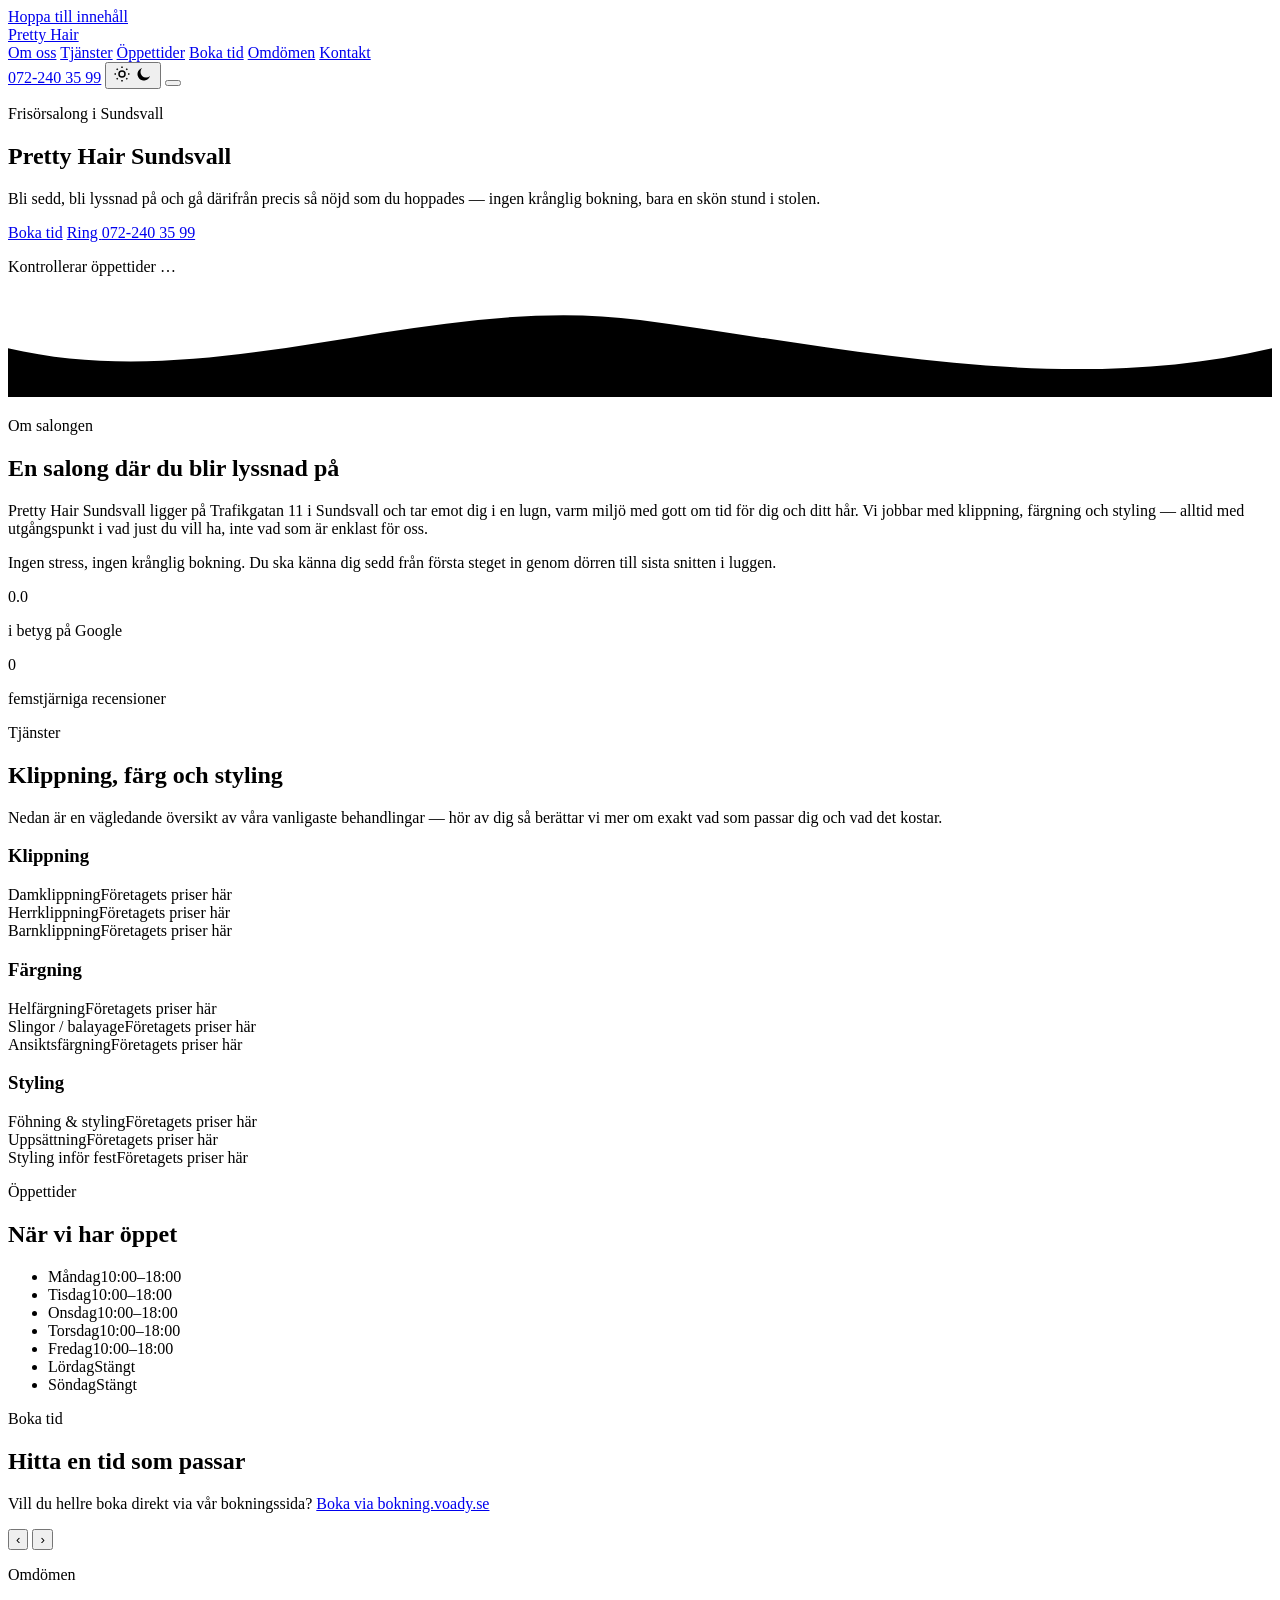
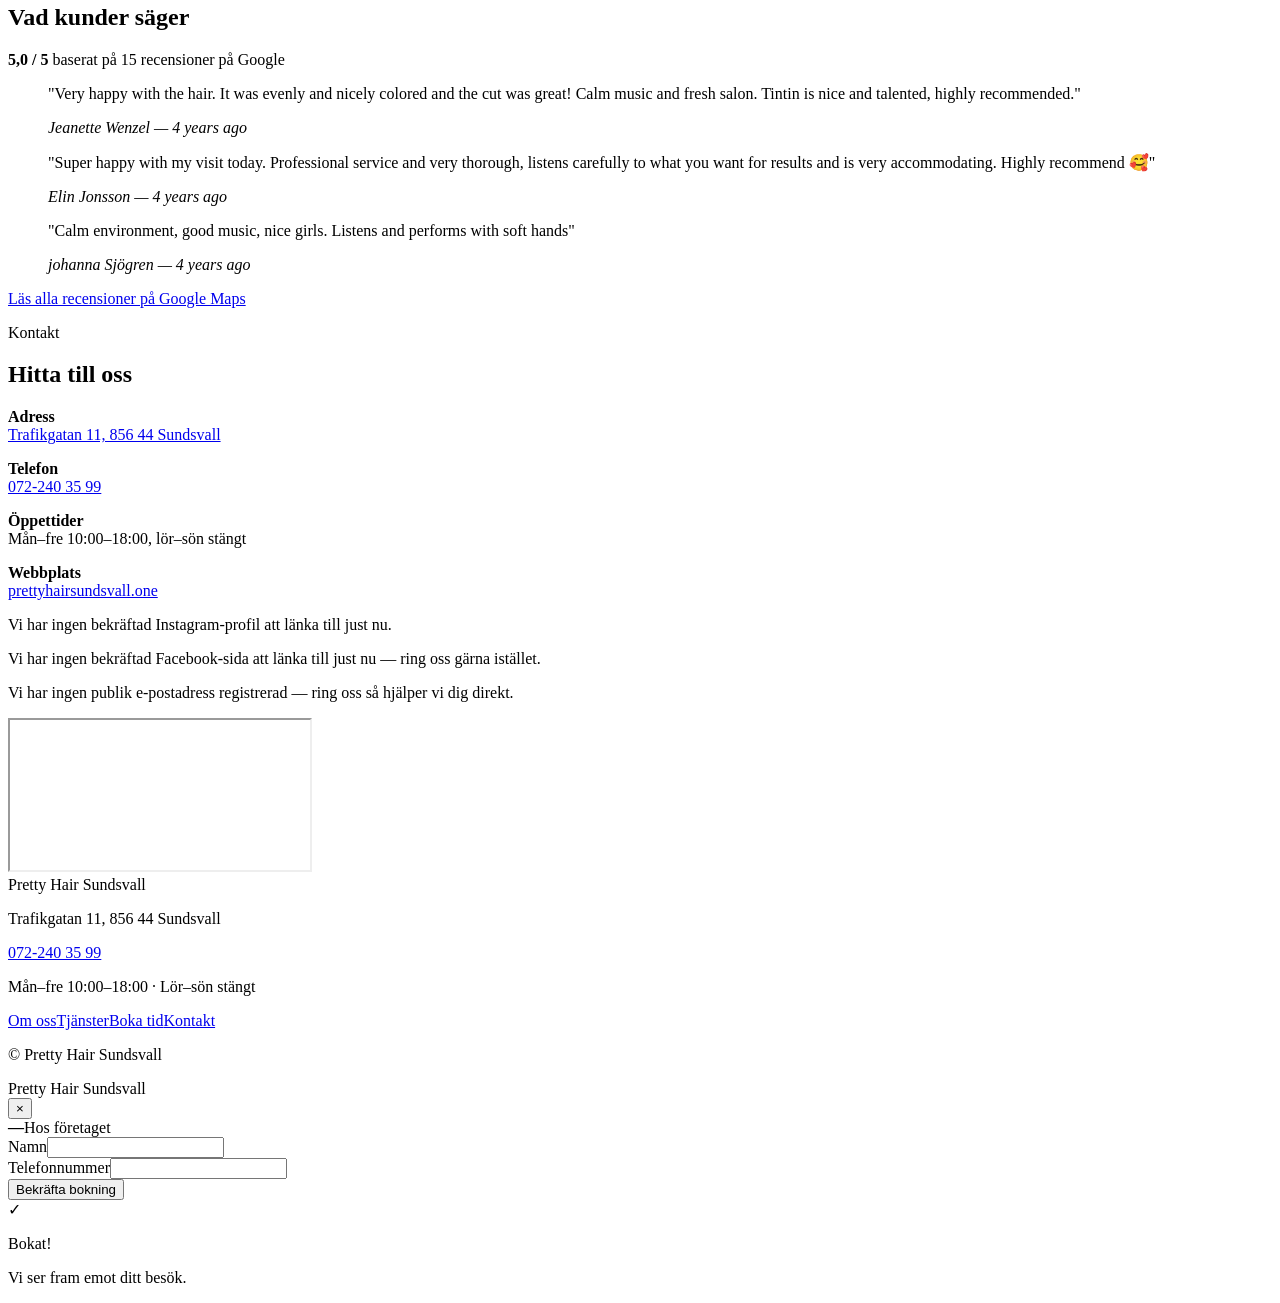
==== index.html @ 36cb0905 "Publish: Pretty Hair Sundsvall — index.html" ====
<!doctype html>
<html lang="sv">
<head>
<meta charset="UTF-8">
<script>(function(){try{var t=localStorage.getItem('theme');if(t==='dark'||t==='light'){document.documentElement.setAttribute('data-theme',t);}}catch(e){}})();</script>
<meta name="viewport" content="width=device-width, initial-scale=1">
<title>Pretty Hair Sundsvall | Frisörsalong i Sundsvall</title>
<meta name="description" content="Pretty Hair Sundsvall – frisörsalong på Trafikgatan 11. Boka tid enkelt online, se öppettider och läs vad våra kunder säger.">
<meta name="theme-color" content="#C97B5A">
<link rel="icon" type="image/svg+xml" href="favicon.svg">
<link rel="stylesheet" href="site-kit.css">
<link rel="stylesheet" href="styles.css">
<script type="application/ld+json">
{
  "@context": "https://schema.org",
  "@type": "HairSalon",
  "name": "Pretty Hair Sundsvall",
  "address": {
    "@type": "PostalAddress",
    "streetAddress": "Trafikgatan 11",
    "postalCode": "856 44",
    "addressLocality": "Sundsvall",
    "addressCountry": "SE"
  },
  "telephone": "072-240 35 99",
  "url": "https://prettyhairsundsvall.one/",
  "openingHoursSpecification": [
    {
      "@type": "OpeningHoursSpecification",
      "dayOfWeek": ["Monday","Tuesday","Wednesday","Thursday","Friday"],
      "opens": "10:00",
      "closes": "18:00"
    }
  ],
  "aggregateRating": {
    "@type": "AggregateRating",
    "ratingValue": "5",
    "reviewCount": "15"
  }
}
</script>
</head>
<body>
<a href="#main" class="skip-link">Hoppa till innehåll</a>
<header class="site-header">
  <div class="header-inner">
    <a class="brand" href="#top"><!--FIELD:company_name-->Pretty Hair<!--/FIELD:company_name--></a>
    <nav class="site-nav" id="siteNav">
      <a href="#om-oss">Om oss</a>
      <a href="#tjanster">Tjänster</a>
      <a href="#oppettider">Öppettider</a>
      <a href="#boka">Boka tid</a>
      <a href="#omdomen">Omdömen</a>
      <a href="#kontakt">Kontakt</a>
    </nav>
    <div class="header-actions">
      <a class="btn btn-ghost header-call" href="tel:0722403599"><!--FIELD:phone-->072-240 35 99<!--/FIELD:phone--></a>
      <button class="theme-toggle" type="button" aria-label="Växla mellan ljust och mörkt tema">
        <svg class="icon-sun" width="18" height="18" viewBox="0 0 24 24" fill="none" stroke="currentColor" stroke-width="2"><circle cx="12" cy="12" r="4"></circle><path d="M12 2v2M12 20v2M4.9 4.9l1.4 1.4M17.7 17.7l1.4 1.4M2 12h2M20 12h2M4.9 19.1l1.4-1.4M17.7 6.3l1.4-1.4"></path></svg>
        <svg class="icon-moon" width="18" height="18" viewBox="0 0 24 24" fill="currentColor"><path d="M20 14.5A8.5 8.5 0 1 1 9.5 4a7 7 0 0 0 10.5 10.5z"></path></svg>
      </button>
      <button class="nav-toggle" type="button" aria-label="Öppna meny" aria-expanded="false" aria-controls="siteNav">
        <span></span><span></span><span></span>
      </button>
    </div>
  </div>
</header>

<div class="name-pin">
  <section class="hero name-pin-inner" id="top">
    <div class="hero-bg" aria-hidden="true"></div>
    <div class="hero-overlay" aria-hidden="true"></div>
    <div class="hero-content">
      <p class="eyebrow eyebrow-light">Frisörsalong i Sundsvall</p>
      <h1 class="name-write"><!--FIELD:company_name-->Pretty Hair Sundsvall<!--/FIELD:company_name--></h1>
      <p class="hero-sub">Bli sedd, bli lyssnad på och gå därifrån precis så nöjd som du hoppades — ingen krånglig bokning, bara en skön stund i stolen.</p>
      <div class="hero-cta">
        <a class="btn btn-primary" href="#boka">Boka tid</a>
        <a class="btn btn-ghost-light" href="tel:0722403599">Ring <!--FIELD:phone-->072-240 35 99<!--/FIELD:phone--></a>
      </div>
      <p class="hero-status"><span class="status-dot" aria-hidden="true"></span><span data-open-status><!--FIELD:opening_hours-->Kontrollerar öppettider …<!--/FIELD:opening_hours--></span></p>
    </div>
    <svg class="hero-wave" viewBox="0 0 1440 120" preserveAspectRatio="none" aria-hidden="true"><path d="M0,64 C240,120 480,0 720,32 C960,64 1200,120 1440,64 L1440,120 L0,120 Z" style="fill:var(--bg)"></path></svg>
  </section>
</div>

<main id="main">

  <section class="about reveal" id="om-oss">
    <div class="about-inner">
      <div class="about-blob" aria-hidden="true"></div>
      <div class="about-text">
        <p class="eyebrow">Om salongen</p>
        <h2>En salong där du blir lyssnad på</h2>
        <p>Pretty Hair Sundsvall ligger på Trafikgatan 11 i Sundsvall och tar emot dig i en lugn, varm miljö med gott om tid för dig och ditt hår. Vi jobbar med klippning, färgning och styling — alltid med utgångspunkt i vad just du vill ha, inte vad som är enklast för oss.</p>
        <p>Ingen stress, ingen krånglig bokning. Du ska känna dig sedd från första steget in genom dörren till sista snitten i luggen.</p>
      </div>
    </div>
  </section>

  <section class="stat-banner reveal">
    <div class="stat-banner-inner">
      <!--FIELD:google_rating-->
      <div class="stat">
        <div class="stat-number" data-count-to="5" data-decimals="1">0.0</div>
        <span class="stars" data-rating="5"></span>
        <p>i betyg på Google</p>
      </div>
      <div class="stat-divider" aria-hidden="true"></div>
      <div class="stat">
        <div class="stat-number" data-count-to="15">0</div>
        <p>femstjärniga recensioner</p>
      </div>
      <!--/FIELD:google_rating-->
    </div>
  </section>

  <section class="services reveal" id="tjanster">
    <p class="eyebrow">Tjänster</p>
    <h2>Klippning, färg och styling</h2>
    <p class="services-note"><!--FIELD:services-->Nedan är en vägledande översikt av våra vanligaste behandlingar — hör av dig så berättar vi mer om exakt vad som passar dig och vad det kostar.<!--/FIELD:services--></p>
    <div class="menu-groups">
      <div class="menu-group">
        <h3>Klippning</h3>
        <div class="menu-item"><span class="name">Damklippning</span><span class="leader"></span><span class="price"><!--FIELD:prices-->Företagets priser här<!--/FIELD:prices--></span></div>
        <div class="menu-item"><span class="name">Herrklippning</span><span class="leader"></span><span class="price"><!--FIELD:prices-->Företagets priser här<!--/FIELD:prices--></span></div>
        <div class="menu-item"><span class="name">Barnklippning</span><span class="leader"></span><span class="price"><!--FIELD:prices-->Företagets priser här<!--/FIELD:prices--></span></div>
      </div>
      <div class="menu-group">
        <h3>Färgning</h3>
        <div class="menu-item"><span class="name">Helfärgning</span><span class="leader"></span><span class="price"><!--FIELD:prices-->Företagets priser här<!--/FIELD:prices--></span></div>
        <div class="menu-item"><span class="name">Slingor / balayage</span><span class="leader"></span><span class="price"><!--FIELD:prices-->Företagets priser här<!--/FIELD:prices--></span></div>
        <div class="menu-item"><span class="name">Ansiktsfärgning</span><span class="leader"></span><span class="price"><!--FIELD:prices-->Företagets priser här<!--/FIELD:prices--></span></div>
      </div>
      <div class="menu-group">
        <h3>Styling</h3>
        <div class="menu-item"><span class="name">Föhning &amp; styling</span><span class="leader"></span><span class="price"><!--FIELD:prices-->Företagets priser här<!--/FIELD:prices--></span></div>
        <div class="menu-item"><span class="name">Uppsättning</span><span class="leader"></span><span class="price"><!--FIELD:prices-->Företagets priser här<!--/FIELD:prices--></span></div>
        <div class="menu-item"><span class="name">Styling inför fest</span><span class="leader"></span><span class="price"><!--FIELD:prices-->Företagets priser här<!--/FIELD:prices--></span></div>
      </div>
    </div>
  </section>

  <section class="hours reveal" id="oppettider">
    <p class="eyebrow">Öppettider</p>
    <h2>När vi har öppet</h2>
    <!--FIELD:opening_hours-->
    <ul class="hours-list">
      <li><span>Måndag</span><span>10:00–18:00</span></li>
      <li><span>Tisdag</span><span>10:00–18:00</span></li>
      <li><span>Onsdag</span><span>10:00–18:00</span></li>
      <li><span>Torsdag</span><span>10:00–18:00</span></li>
      <li><span>Fredag</span><span>10:00–18:00</span></li>
      <li><span>Lördag</span><span>Stängt</span></li>
      <li><span>Söndag</span><span>Stängt</span></li>
    </ul>
    <!--/FIELD:opening_hours-->
  </section>

  <section class="booking reveal" id="boka">
    <p class="eyebrow">Boka tid</p>
    <h2>Hitta en tid som passar</h2>
    <p class="booking-alt">Vill du hellre boka direkt via vår bokningssida? <!--FIELD:booking_url--><a href="https://bokning.voady.se/prettyhair" target="_blank" rel="noopener">Boka via bokning.voady.se</a><!--/FIELD:booking_url--></p>
    <div class="reveal" id="bookingCal" data-company-id="62a9e204-9415-4198-a3d2-3a74d13760e5" data-api-base="http://localhost:3000">
      <script type="application/json" id="bookingSchedule">
      {"slotMinutes": 30, "weekly": {
        "0": null,
        "1": {"open": "10:00", "close": "18:00"},
        "2": {"open": "10:00", "close": "18:00"},
        "3": {"open": "10:00", "close": "18:00"},
        "4": {"open": "10:00", "close": "18:00"},
        "5": {"open": "10:00", "close": "18:00"},
        "6": null
      }}
      </script>
      <div class="booking-cal-head">
        <button class="booking-cal-nav" type="button" data-dir="-1" aria-label="Föregående vecka">‹</button>
        <span class="booking-cal-range" id="bookingCalRange"></span>
        <button class="booking-cal-nav" type="button" data-dir="1" aria-label="Nästa vecka">›</button>
      </div>
      <div class="booking-cal-grid" id="bookingCalGrid"></div>
    </div>
  </section>

  <section class="testimonials reveal" id="omdomen">
    <p class="eyebrow">Omdömen</p>
    <h2>Vad kunder säger</h2>
    <!--FIELD:google_rating-->
    <div class="rating-summary">
      <span class="stars" data-rating="5"></span>
      <strong>5,0 / 5</strong> baserat på 15 recensioner på Google
    </div>
    <!--/FIELD:google_rating-->
    <div class="testimonial-grid">
      <blockquote><p>&quot;Very happy with the hair. It was evenly and nicely colored and the cut was great! Calm music and fresh salon. Tintin is nice and talented, highly recommended.&quot;</p><cite>Jeanette Wenzel — 4 years ago</cite></blockquote>
      <blockquote><p>&quot;Super happy with my visit today. Professional service and very thorough, listens carefully to what you want for results and is very accommodating. Highly recommend 🥰&quot;</p><cite>Elin Jonsson — 4 years ago</cite></blockquote>
      <blockquote><p>&quot;Calm environment, good music, nice girls. Listens and performs with soft hands&quot;</p><cite>johanna Sjögren — 4 years ago</cite></blockquote>
    </div>
    <a class="btn btn-ghost" href="https://www.google.com/maps/search/Pretty%20Hair%20Sundsvall" target="_blank" rel="noopener">Läs alla recensioner på Google Maps</a>
  </section>

  <section class="contact reveal" id="kontakt">
    <p class="eyebrow">Kontakt</p>
    <h2>Hitta till oss</h2>
    <div class="contact-grid">
      <div class="contact-info">
        <p><strong>Adress</strong><br><!--FIELD:address--><a href="https://www.google.com/maps?q=Trafikgatan+11,+856+44+Sundsvall,+Sweden" target="_blank" rel="noopener">Trafikgatan 11, 856 44 Sundsvall</a><!--/FIELD:address--></p>
        <p><strong>Telefon</strong><br><!--FIELD:phone--><a href="tel:0722403599">072-240 35 99</a><!--/FIELD:phone--></p>
        <p><strong>Öppettider</strong><br><!--FIELD:opening_hours-->Mån–fre 10:00–18:00, lör–sön stängt<!--/FIELD:opening_hours--></p>
        <p><strong>Webbplats</strong><br><!--FIELD:website--><a href="https://prettyhairsundsvall.one/" target="_blank" rel="noopener">prettyhairsundsvall.one</a><!--/FIELD:website--></p>
        <div class="contact-social">
          <p><!--FIELD:instagram-->Vi har ingen bekräftad Instagram-profil att länka till just nu.<!--/FIELD:instagram--></p>
          <p><!--FIELD:facebook-->Vi har ingen bekräftad Facebook-sida att länka till just nu — ring oss gärna istället.<!--/FIELD:facebook--></p>
          <p><!--FIELD:email-->Vi har ingen publik e-postadress registrerad — ring oss så hjälper vi dig direkt.<!--/FIELD:email--></p>
        </div>
      </div>
      <div class="contact-map">
        <iframe src="https://www.google.com/maps?q=Trafikgatan+11,+856+44+Sundsvall,+Sweden&output=embed" title="Karta till Pretty Hair Sundsvall" loading="lazy" referrerpolicy="no-referrer-when-downgrade"></iframe>
      </div>
    </div>
  </section>

</main>

<footer class="site-footer">
  <div class="footer-inner">
    <div class="footer-brand"><!--FIELD:company_name-->Pretty Hair Sundsvall<!--/FIELD:company_name--></div>
    <p><!--FIELD:address-->Trafikgatan 11, 856 44 Sundsvall<!--/FIELD:address--></p>
    <p><!--FIELD:phone--><a href="tel:0722403599">072-240 35 99</a><!--/FIELD:phone--></p>
    <p class="footer-hours"><!--FIELD:opening_hours-->Mån–fre 10:00–18:00 · Lör–sön stängt<!--/FIELD:opening_hours--></p>
    <nav class="footer-nav">
      <a href="#om-oss">Om oss</a><a href="#tjanster">Tjänster</a><a href="#boka">Boka tid</a><a href="#kontakt">Kontakt</a>
    </nav>
    <p class="footer-copy">&copy; <span id="year"></span> Pretty Hair Sundsvall</p>
  </div>
</footer>

<div class="bd-backdrop" id="bdBackdrop">
  <div class="bd-modal" role="dialog" aria-modal="true" aria-label="Bokning">
    <div class="bd-header"><div class="bd-brand"><span class="dot"></span>Pretty Hair Sundsvall</div><button class="bd-close" id="bdClose" type="button" aria-label="Stäng">&times;</button></div>
    <div class="bd-body">
      <div class="bd-form">
        <div class="bd-slot-summary"><strong id="bdSlotLine">—</strong>Hos företaget</div>
        <div class="bd-field"><label for="bdName">Namn</label><input id="bdName" type="text"></div>
        <div class="bd-field"><label for="bdPhone">Telefonnummer</label><input id="bdPhone" type="tel"></div>
        <button class="bd-confirm-btn" id="bdConfirm" type="button">Bekräfta bokning</button>
      </div>
      <div class="bd-success"><div class="check">&#10003;</div><p id="bdSuccessLine">Bokat!</p><p class="fine">Vi ser fram emot ditt besök.</p></div>
    </div>
  </div>
</div>

<script src="site-kit.js" defer></script>
<script src="script.js" defer></script>
</body>
</html>
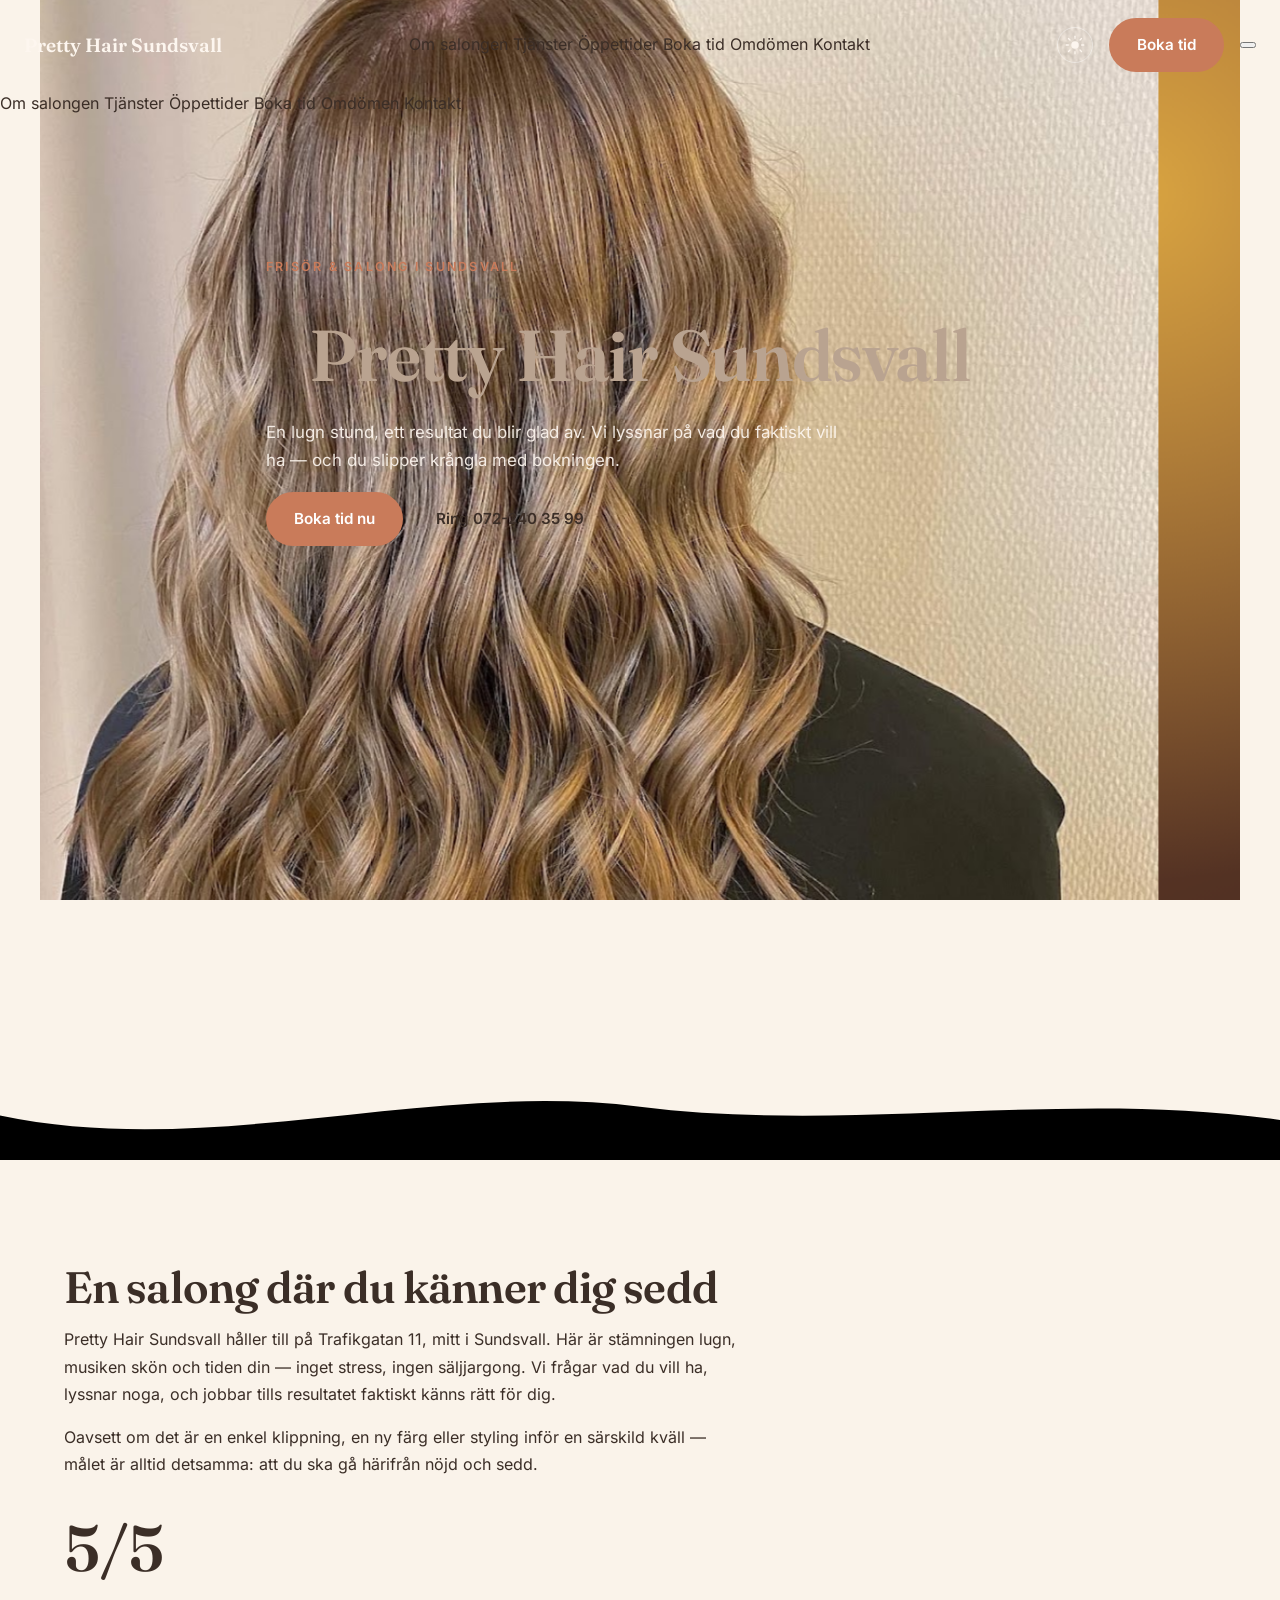
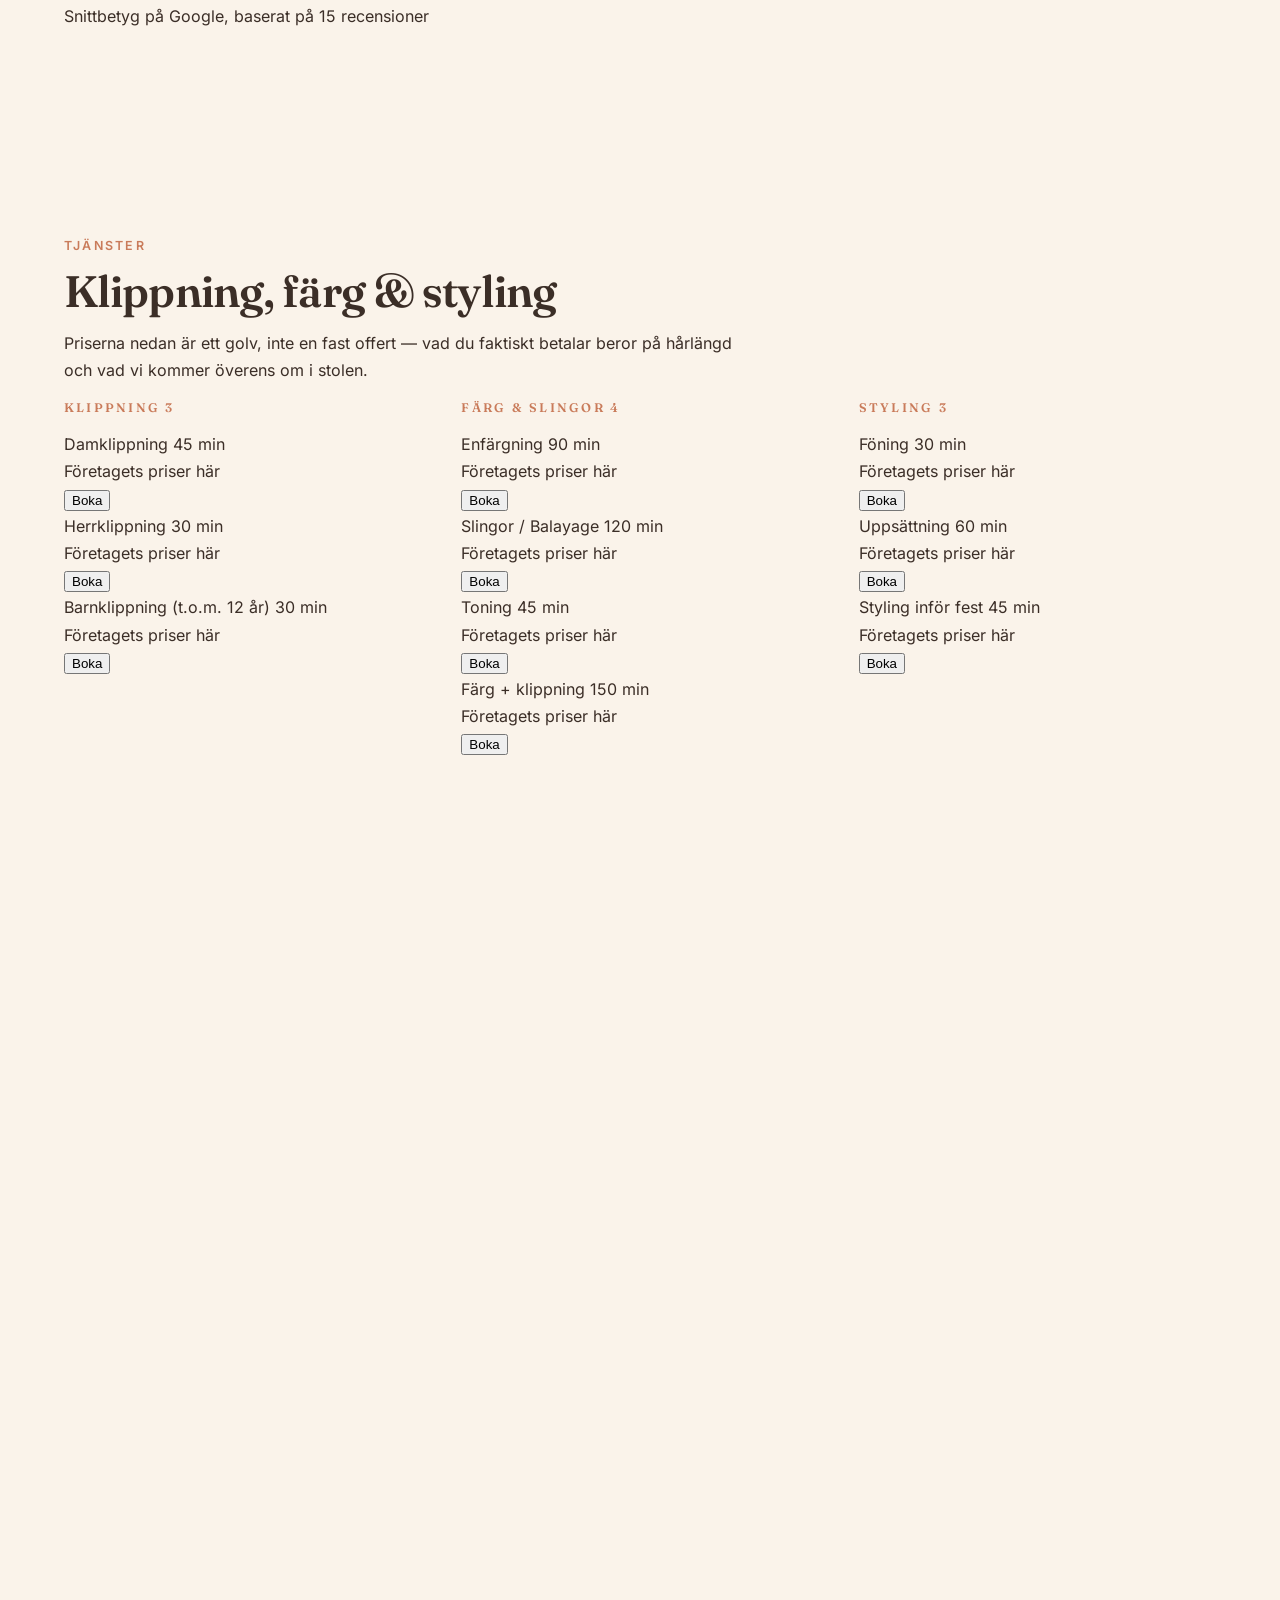
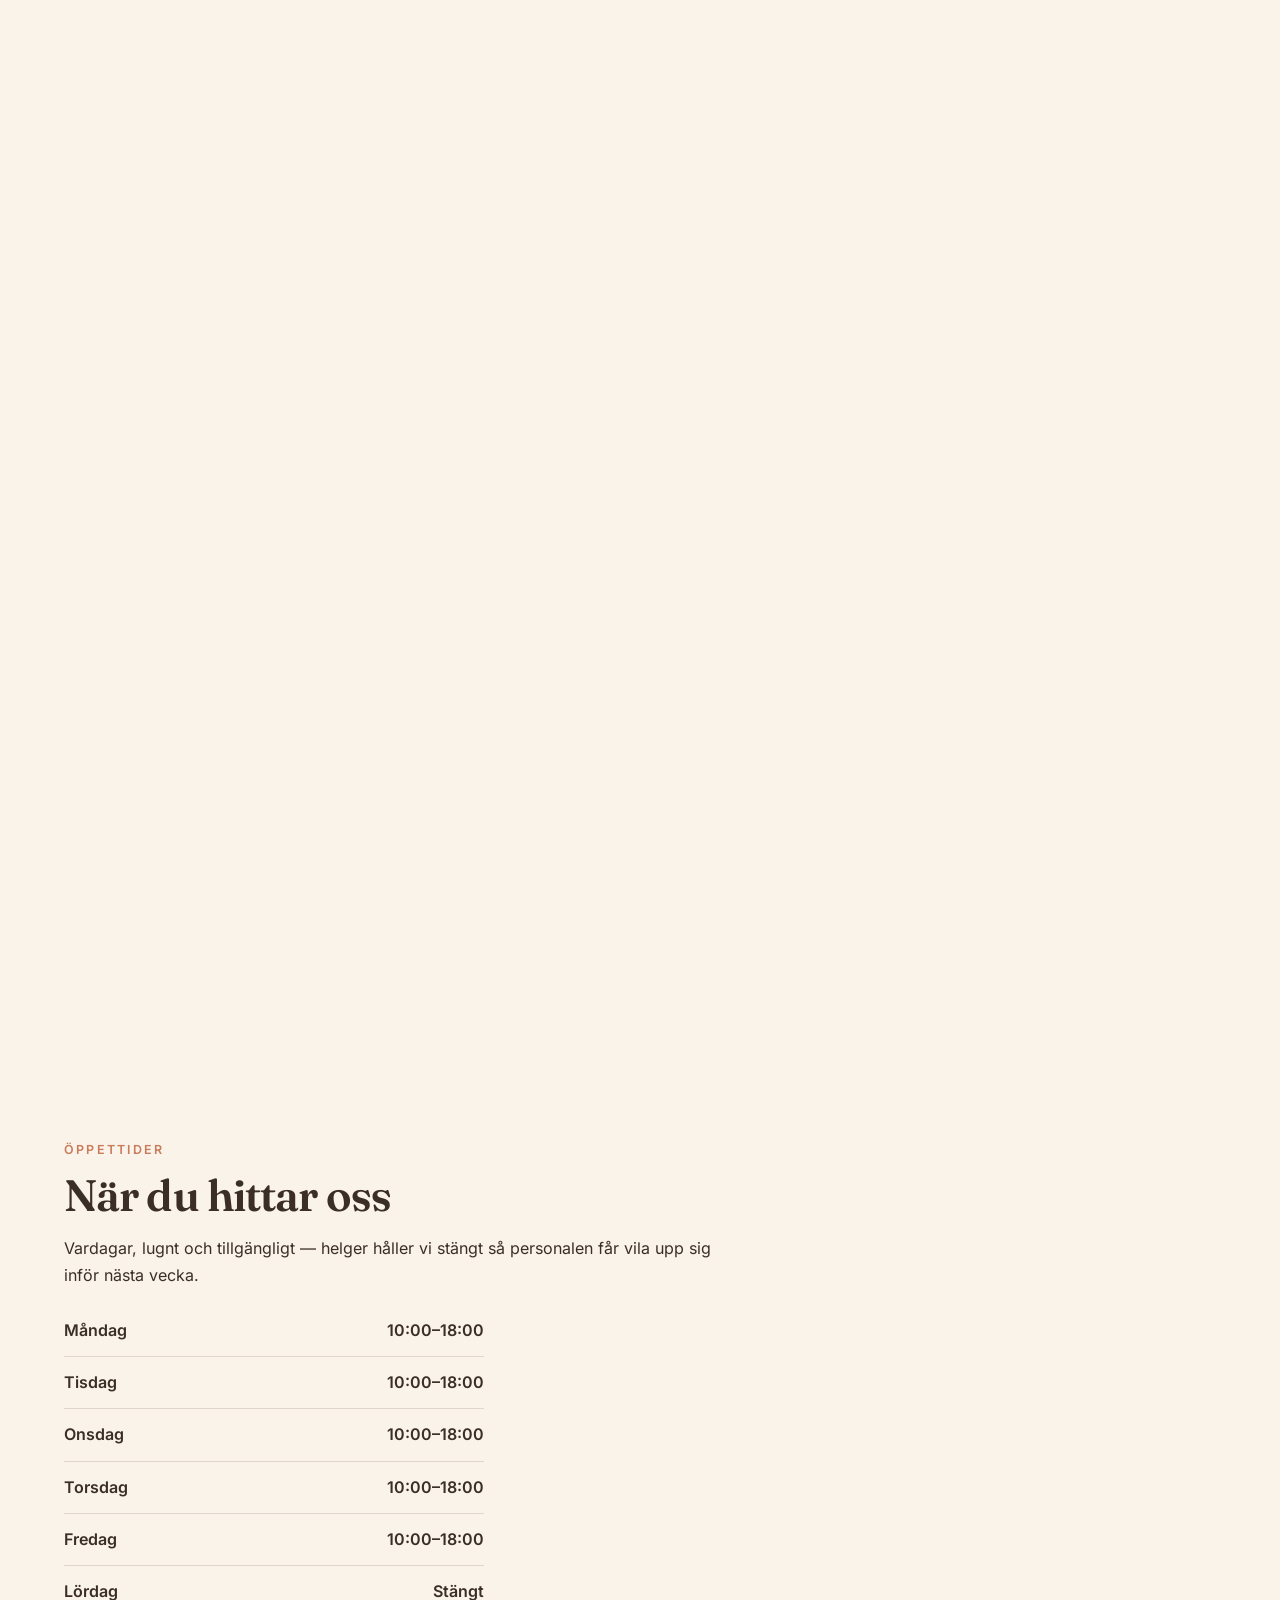
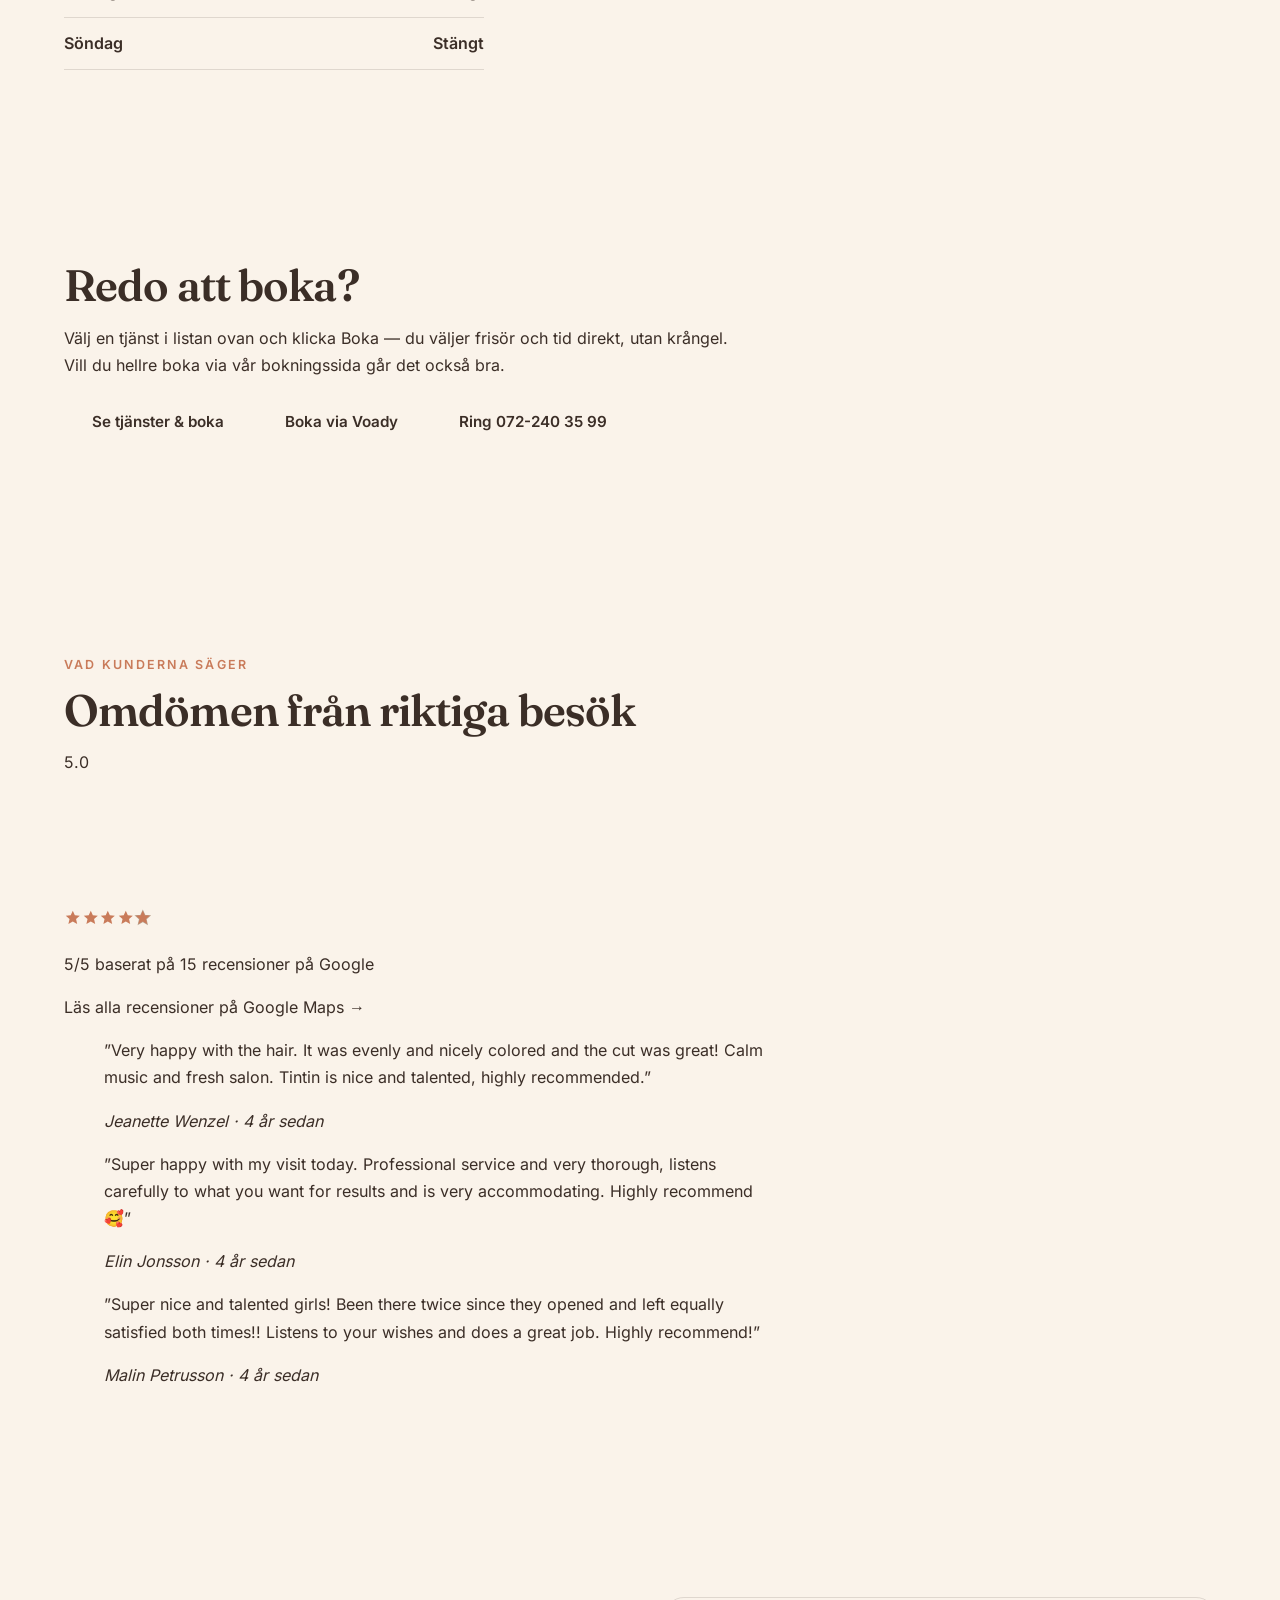
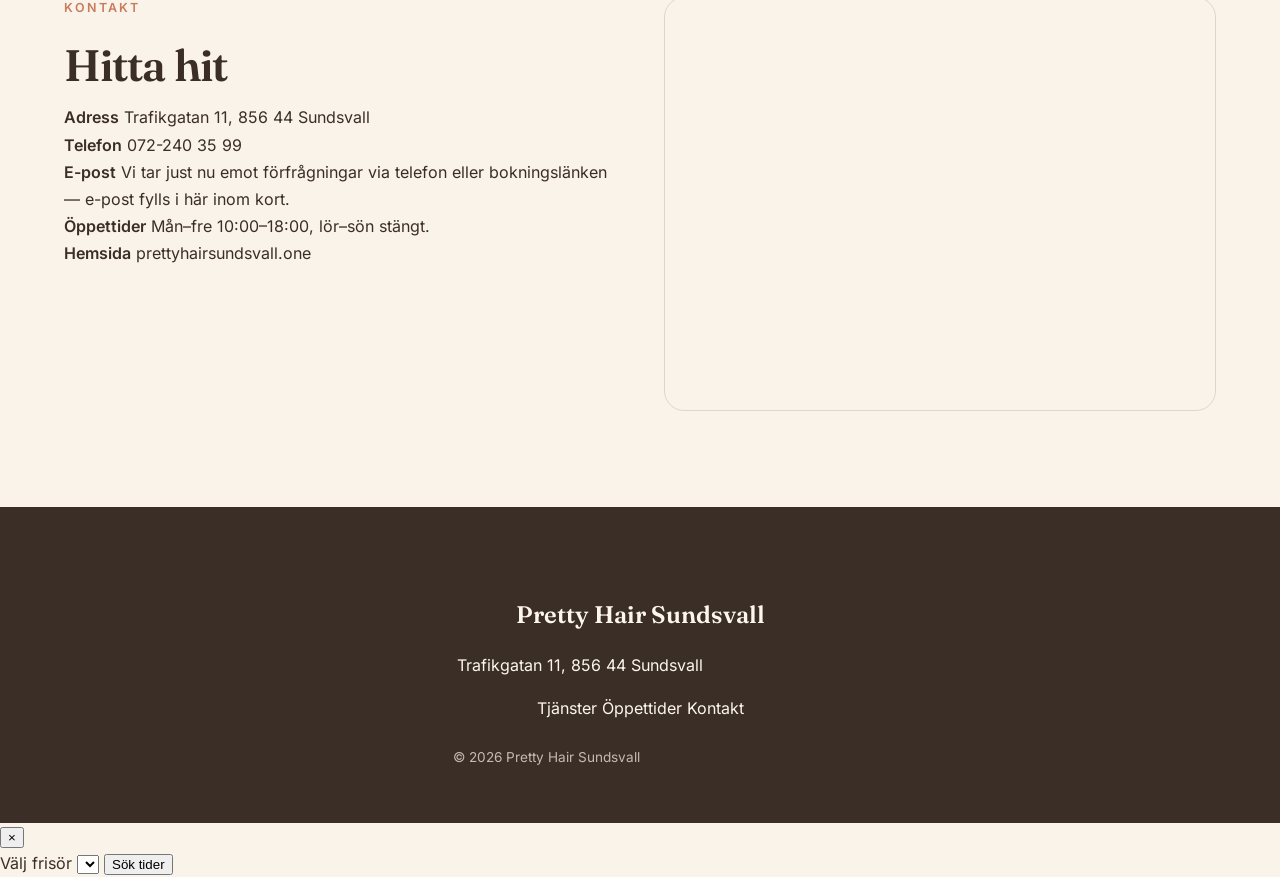
==== commit 7cfeba49: "Publish: Pretty Hair Sundsvall — index.html" ====
--- a/index.html
+++ b/index.html
@@ -1,15 +1,23 @@
-<!doctype html>
+<!DOCTYPE html>
 <html lang="sv">
 <head>
 <meta charset="UTF-8">
-<script>(function(){try{var t=localStorage.getItem('theme');if(t==='dark'||t==='light'){document.documentElement.setAttribute('data-theme',t);}}catch(e){}})();</script>
-<meta name="viewport" content="width=device-width, initial-scale=1">
-<title>Pretty Hair Sundsvall | Frisörsalong i Sundsvall</title>
-<meta name="description" content="Pretty Hair Sundsvall – frisörsalong på Trafikgatan 11. Boka tid enkelt online, se öppettider och läs vad våra kunder säger.">
-<meta name="theme-color" content="#C97B5A">
+<meta name="viewport" content="width=device-width, initial-scale=1.0">
+<title>Pretty Hair Sundsvall — Frisör på Trafikgatan, Sundsvall</title>
+<meta name="description" content="Pretty Hair Sundsvall är en varm, personlig frisörsalong på Trafikgatan 11. Klippning, färgning och styling där du känner dig sedd — boka enkelt online.">
 <link rel="icon" type="image/svg+xml" href="favicon.svg">
+<script>
+(function(){
+  try {
+    var t = localStorage.getItem('ph-theme');
+    if (t === 'dark' || t === 'light') {
+      document.documentElement.setAttribute('data-theme', t);
+    }
+  } catch(e) {}
+})();
+</script>
+<link rel="stylesheet" href="styles.css">
 <link rel="stylesheet" href="site-kit.css">
-<link rel="stylesheet" href="styles.css">
 <script type="application/ld+json">
 {
   "@context": "https://schema.org",
@@ -22,16 +30,9 @@
     "addressLocality": "Sundsvall",
     "addressCountry": "SE"
   },
-  "telephone": "072-240 35 99",
+  "telephone": "+46722403599",
   "url": "https://prettyhairsundsvall.one/",
-  "openingHoursSpecification": [
-    {
-      "@type": "OpeningHoursSpecification",
-      "dayOfWeek": ["Monday","Tuesday","Wednesday","Thursday","Friday"],
-      "opens": "10:00",
-      "closes": "18:00"
-    }
-  ],
+  "openingHours": ["Mo 10:00-18:00","Tu 10:00-18:00","We 10:00-18:00","Th 10:00-18:00","Fr 10:00-18:00"],
   "aggregateRating": {
     "@type": "AggregateRating",
     "ratingValue": "5",
@@ -42,11 +43,12 @@
 </head>
 <body>
 <a href="#main" class="skip-link">Hoppa till innehåll</a>
+
 <header class="site-header">
   <div class="header-inner">
-    <a class="brand" href="#top"><!--FIELD:company_name-->Pretty Hair<!--/FIELD:company_name--></a>
-    <nav class="site-nav" id="siteNav">
-      <a href="#om-oss">Om oss</a>
+    <a href="#main" class="brand"><!--FIELD:company_name-->Pretty Hair Sundsvall<!--/FIELD:company_name--></a>
+    <nav class="main-nav" aria-label="Huvudmeny">
+      <a href="#om">Om salongen</a>
       <a href="#tjanster">Tjänster</a>
       <a href="#oppettider">Öppettider</a>
       <a href="#boka">Boka tid</a>
@@ -54,193 +56,366 @@
       <a href="#kontakt">Kontakt</a>
     </nav>
     <div class="header-actions">
-      <a class="btn btn-ghost header-call" href="tel:0722403599"><!--FIELD:phone-->072-240 35 99<!--/FIELD:phone--></a>
-      <button class="theme-toggle" type="button" aria-label="Växla mellan ljust och mörkt tema">
-        <svg class="icon-sun" width="18" height="18" viewBox="0 0 24 24" fill="none" stroke="currentColor" stroke-width="2"><circle cx="12" cy="12" r="4"></circle><path d="M12 2v2M12 20v2M4.9 4.9l1.4 1.4M17.7 17.7l1.4 1.4M2 12h2M20 12h2M4.9 19.1l1.4-1.4M17.7 6.3l1.4-1.4"></path></svg>
-        <svg class="icon-moon" width="18" height="18" viewBox="0 0 24 24" fill="currentColor"><path d="M20 14.5A8.5 8.5 0 1 1 9.5 4a7 7 0 0 0 10.5 10.5z"></path></svg>
+      <button class="theme-toggle" id="themeToggle" type="button" aria-label="Växla mörkt/ljust läge">
+        <svg class="icon-sun" viewBox="0 0 24 24" width="20" height="20" aria-hidden="true"><circle cx="12" cy="12" r="4.5" fill="currentColor"/><g stroke="currentColor" stroke-width="1.6" stroke-linecap="round"><line x1="12" y1="1.5" x2="12" y2="4"/><line x1="12" y1="20" x2="12" y2="22.5"/><line x1="1.5" y1="12" x2="4" y2="12"/><line x1="20" y1="12" x2="22.5" y2="12"/><line x1="4.2" y1="4.2" x2="6" y2="6"/><line x1="18" y1="18" x2="19.8" y2="19.8"/><line x1="4.2" y1="19.8" x2="6" y2="18"/><line x1="18" y1="6" x2="19.8" y2="4.2"/></g></svg>
+        <svg class="icon-moon" viewBox="0 0 24 24" width="20" height="20" aria-hidden="true"><path fill="currentColor" d="M20.7 14.7A8.3 8.3 0 0 1 9.3 3.3a.6.6 0 0 0-.8-.7A10 10 0 1 0 21.4 15.5a.6.6 0 0 0-.7-.8Z"/></svg>
       </button>
-      <button class="nav-toggle" type="button" aria-label="Öppna meny" aria-expanded="false" aria-controls="siteNav">
+      <a class="btn btn-small btn-primary" href="#tjanster">Boka tid</a>
+      <button class="mobile-toggle" id="mobileToggle" type="button" aria-label="Öppna meny" aria-expanded="false">
         <span></span><span></span><span></span>
       </button>
     </div>
   </div>
+  <div class="mobile-nav" id="mobileNav">
+    <a href="#om">Om salongen</a>
+    <a href="#tjanster">Tjänster</a>
+    <a href="#oppettider">Öppettider</a>
+    <a href="#boka">Boka tid</a>
+    <a href="#omdomen">Omdömen</a>
+    <a href="#kontakt">Kontakt</a>
+  </div>
 </header>
 
 <div class="name-pin">
-  <section class="hero name-pin-inner" id="top">
-    <div class="hero-bg" aria-hidden="true"></div>
-    <div class="hero-overlay" aria-hidden="true"></div>
+  <section class="hero name-pin-inner">
+    <div class="hero-bg" id="heroBg">
+      <img src="company-photo-0.jpg" alt="" loading="eager">
+    </div>
     <div class="hero-content">
-      <p class="eyebrow eyebrow-light">Frisörsalong i Sundsvall</p>
+      <p class="eyebrow">Frisör &amp; salong i Sundsvall</p>
       <h1 class="name-write"><!--FIELD:company_name-->Pretty Hair Sundsvall<!--/FIELD:company_name--></h1>
-      <p class="hero-sub">Bli sedd, bli lyssnad på och gå därifrån precis så nöjd som du hoppades — ingen krånglig bokning, bara en skön stund i stolen.</p>
-      <div class="hero-cta">
-        <a class="btn btn-primary" href="#boka">Boka tid</a>
-        <a class="btn btn-ghost-light" href="tel:0722403599">Ring <!--FIELD:phone-->072-240 35 99<!--/FIELD:phone--></a>
-      </div>
-      <p class="hero-status"><span class="status-dot" aria-hidden="true"></span><span data-open-status><!--FIELD:opening_hours-->Kontrollerar öppettider …<!--/FIELD:opening_hours--></span></p>
-    </div>
-    <svg class="hero-wave" viewBox="0 0 1440 120" preserveAspectRatio="none" aria-hidden="true"><path d="M0,64 C240,120 480,0 720,32 C960,64 1200,120 1440,64 L1440,120 L0,120 Z" style="fill:var(--bg)"></path></svg>
+      <p class="hero-sub">En lugn stund, ett resultat du blir glad av. Vi lyssnar på vad du faktiskt vill ha — och du slipper krångla med bokningen.</p>
+      <div class="hero-actions">
+        <!--FIELD:booking_url--><a class="btn btn-primary" href="https://bokning.voady.se/prettyhair" target="_blank" rel="noopener">Boka tid nu</a><!--/FIELD:booking_url-->
+        <!--FIELD:phone--><a class="btn btn-secondary" href="tel:0722403599">Ring 072-240 35 99</a><!--/FIELD:phone-->
+        <span class="next-available-note" data-company-id="62a9e204-9415-4198-a3d2-3a74d13760e5" data-api-base="http://localhost:3000" data-duration-minutes="30" hidden></span>
+      </div>
+      <svg class="flow-lines" data-seed="62a9e204-9415-4198-a3d2-3a74d13760e5" aria-hidden="true" focusable="false"></svg>
+    </div>
   </section>
 </div>
 
 <main id="main">
 
-  <section class="about reveal" id="om-oss">
-    <div class="about-inner">
-      <div class="about-blob" aria-hidden="true"></div>
-      <div class="about-text">
-        <p class="eyebrow">Om salongen</p>
-        <h2>En salong där du blir lyssnad på</h2>
-        <p>Pretty Hair Sundsvall ligger på Trafikgatan 11 i Sundsvall och tar emot dig i en lugn, varm miljö med gott om tid för dig och ditt hår. Vi jobbar med klippning, färgning och styling — alltid med utgångspunkt i vad just du vill ha, inte vad som är enklast för oss.</p>
-        <p>Ingen stress, ingen krånglig bokning. Du ska känna dig sedd från första steget in genom dörren till sista snitten i luggen.</p>
-      </div>
-    </div>
-  </section>
-
-  <section class="stat-banner reveal">
-    <div class="stat-banner-inner">
+  <div class="wave-divider" aria-hidden="true">
+    <svg viewBox="0 0 1440 90" preserveAspectRatio="none"><path d="M0,40 C 240,90 480,0 720,30 C 960,60 1200,10 1440,45 L1440,90 L0,90 Z"></path></svg>
+  </div>
+
+  <section class="section about" id="om">
+    <div class="container about-grid reveal">
+      <div class="about-card">
+        <h2>En salong där du känner dig sedd</h2>
+        <p>Pretty Hair Sundsvall håller till på Trafikgatan 11, mitt i Sundsvall. Här är stämningen lugn, musiken skön och tiden din — inget stress, ingen säljjargong. Vi frågar vad du vill ha, lyssnar noga, och jobbar tills resultatet faktiskt känns rätt för dig.</p>
+        <p>Oavsett om det är en enkel klippning, en ny färg eller styling inför en särskild kväll — målet är alltid detsamma: att du ska gå härifrån nöjd och sedd.</p>
+        <div class="about-stat">
+          <div class="stat-number"><span data-count-to="5" data-decimals="0">0</span>/5</div>
+          <div class="stat-label"><!--FIELD:google_rating-->Snittbetyg på Google, baserat på 15 recensioner<!--/FIELD:google_rating--></div>
+        </div>
+      </div>
+      <div class="about-decor" aria-hidden="true"></div>
+    </div>
+  </section>
+
+  <section class="section services" id="tjanster">
+    <div class="container">
+      <p class="eyebrow center">Tjänster</p>
+      <h2 class="center">Klippning, färg &amp; styling</h2>
+      <p class="lead center">Priserna nedan är ett golv, inte en fast offert — vad du faktiskt betalar beror på hårlängd och vad vi kommer överens om i stolen.</p>
+
+      <!--FIELD:services-->
+      <div class="menu-groups">
+        <div class="menu-group">
+          <h3>Klippning <span class="menu-group-count">3</span></h3>
+          <div class="price-item">
+            <div class="price-item-info">
+              <span class="price-item-name">Damklippning</span>
+              <span class="price-item-duration">45 min</span>
+            </div>
+            <div class="price-item-price">
+              <span class="price-item-amount"><!--FIELD:prices-->Företagets priser här<!--/FIELD:prices--></span>
+            </div>
+            <button class="price-item-book-btn" type="button" data-service-name="Damklippning" data-duration-minutes="45">Boka</button>
+          </div>
+          <div class="price-item">
+            <div class="price-item-info">
+              <span class="price-item-name">Herrklippning</span>
+              <span class="price-item-duration">30 min</span>
+            </div>
+            <div class="price-item-price">
+              <span class="price-item-amount"><!--FIELD:prices-->Företagets priser här<!--/FIELD:prices--></span>
+            </div>
+            <button class="price-item-book-btn" type="button" data-service-name="Herrklippning" data-duration-minutes="30">Boka</button>
+          </div>
+          <div class="price-item">
+            <div class="price-item-info">
+              <span class="price-item-name">Barnklippning (t.o.m. 12 år)</span>
+              <span class="price-item-duration">30 min</span>
+            </div>
+            <div class="price-item-price">
+              <span class="price-item-amount"><!--FIELD:prices-->Företagets priser här<!--/FIELD:prices--></span>
+            </div>
+            <button class="price-item-book-btn" type="button" data-service-name="Barnklippning" data-duration-minutes="30">Boka</button>
+          </div>
+        </div>
+
+        <div class="menu-group">
+          <h3>Färg &amp; slingor <span class="menu-group-count">4</span></h3>
+          <div class="price-item">
+            <div class="price-item-info">
+              <span class="price-item-name">Enfärgning</span>
+              <span class="price-item-duration">90 min</span>
+            </div>
+            <div class="price-item-price">
+              <span class="price-item-amount"><!--FIELD:prices-->Företagets priser här<!--/FIELD:prices--></span>
+            </div>
+            <button class="price-item-book-btn" type="button" data-service-name="Enfärgning" data-duration-minutes="90">Boka</button>
+          </div>
+          <div class="price-item">
+            <div class="price-item-info">
+              <span class="price-item-name">Slingor / Balayage</span>
+              <span class="price-item-duration">120 min</span>
+            </div>
+            <div class="price-item-price">
+              <span class="price-item-amount"><!--FIELD:prices-->Företagets priser här<!--/FIELD:prices--></span>
+            </div>
+            <button class="price-item-book-btn" type="button" data-service-name="Slingor / Balayage" data-duration-minutes="120">Boka</button>
+          </div>
+          <div class="price-item">
+            <div class="price-item-info">
+              <span class="price-item-name">Toning</span>
+              <span class="price-item-duration">45 min</span>
+            </div>
+            <div class="price-item-price">
+              <span class="price-item-amount"><!--FIELD:prices-->Företagets priser här<!--/FIELD:prices--></span>
+            </div>
+            <button class="price-item-book-btn" type="button" data-service-name="Toning" data-duration-minutes="45">Boka</button>
+          </div>
+          <div class="price-item">
+            <div class="price-item-info">
+              <span class="price-item-name">Färg + klippning</span>
+              <span class="price-item-duration">150 min</span>
+            </div>
+            <div class="price-item-price">
+              <span class="price-item-amount"><!--FIELD:prices-->Företagets priser här<!--/FIELD:prices--></span>
+            </div>
+            <button class="price-item-book-btn" type="button" data-service-name="Färg + klippning" data-duration-minutes="150">Boka</button>
+          </div>
+        </div>
+
+        <div class="menu-group">
+          <h3>Styling <span class="menu-group-count">3</span></h3>
+          <div class="price-item">
+            <div class="price-item-info">
+              <span class="price-item-name">Föning</span>
+              <span class="price-item-duration">30 min</span>
+            </div>
+            <div class="price-item-price">
+              <span class="price-item-amount"><!--FIELD:prices-->Företagets priser här<!--/FIELD:prices--></span>
+            </div>
+            <button class="price-item-book-btn" type="button" data-service-name="Föning" data-duration-minutes="30">Boka</button>
+          </div>
+          <div class="price-item">
+            <div class="price-item-info">
+              <span class="price-item-name">Uppsättning</span>
+              <span class="price-item-duration">60 min</span>
+            </div>
+            <div class="price-item-price">
+              <span class="price-item-amount"><!--FIELD:prices-->Företagets priser här<!--/FIELD:prices--></span>
+            </div>
+            <button class="price-item-book-btn" type="button" data-service-name="Uppsättning" data-duration-minutes="60">Boka</button>
+          </div>
+          <div class="price-item">
+            <div class="price-item-info">
+              <span class="price-item-name">Styling inför fest</span>
+              <span class="price-item-duration">45 min</span>
+            </div>
+            <div class="price-item-price">
+              <span class="price-item-amount"><!--FIELD:prices-->Företagets priser här<!--/FIELD:prices--></span>
+            </div>
+            <button class="price-item-book-btn" type="button" data-service-name="Styling inför fest" data-duration-minutes="45">Boka</button>
+          </div>
+        </div>
+      </div>
+      <!--/FIELD:services-->
+
+      <div class="gallery reveal">
+        <figure class="gallery-item gallery-item-featured">
+          <img src="company-photo-0.jpg" alt="Långt brunt hår med blonda slingor, färgbehandling utförd hos Pretty Hair Sundsvall" loading="lazy">
+          <figcaption>Färgning &amp; slingor</figcaption>
+        </figure>
+        <figure class="gallery-item">
+          <img src="company-photo-1.jpg" alt="Kort, rak blond klippning bakifrån" loading="lazy">
+          <figcaption>Ren, kort klippning</figcaption>
+        </figure>
+        <figure class="gallery-item">
+          <img src="company-photo-2.jpg" alt="Långt gråbrunt hår med ljusa partier, naturlig färgning" loading="lazy">
+          <figcaption>Naturlig färgning</figcaption>
+        </figure>
+        <figure class="gallery-item">
+          <img src="company-photo-4.jpg" alt="Långt blont hår med gröna och röda kreativa slingor" loading="lazy">
+          <figcaption>Kreativ färgbehandling</figcaption>
+        </figure>
+        <figure class="gallery-item">
+          <img src="company-photo-5.jpg" alt="Medellångt brunt hår med rosa och röda highlights, vågigt" loading="lazy">
+          <figcaption>Balayage &amp; highlights</figcaption>
+        </figure>
+      </div>
+    </div>
+  </section>
+
+  <section class="section hours" id="oppettider">
+    <div class="container hours-grid reveal">
+      <div>
+        <p class="eyebrow">Öppettider</p>
+        <h2>När du hittar oss</h2>
+        <p class="lead">Vardagar, lugnt och tillgängligt — helger håller vi stängt så personalen får vila upp sig inför nästa vecka.</p>
+      </div>
+      <div>
+        <!--FIELD:opening_hours-->
+        <ul class="hours-list">
+          <li><span class="hd-day">Måndag</span><span class="hd-time">10:00–18:00</span></li>
+          <li><span class="hd-day">Tisdag</span><span class="hd-time">10:00–18:00</span></li>
+          <li><span class="hd-day">Onsdag</span><span class="hd-time">10:00–18:00</span></li>
+          <li><span class="hd-day">Torsdag</span><span class="hd-time">10:00–18:00</span></li>
+          <li><span class="hd-day">Fredag</span><span class="hd-time">10:00–18:00</span></li>
+          <li><span class="hd-day">Lördag</span><span class="hd-time">Stängt</span></li>
+          <li><span class="hd-day">Söndag</span><span class="hd-time">Stängt</span></li>
+        </ul>
+        <!--/FIELD:opening_hours-->
+      </div>
+    </div>
+  </section>
+
+  <section class="section booking-cta" id="boka">
+    <div class="container booking-cta-inner reveal">
+      <h2>Redo att boka?</h2>
+      <p>Välj en tjänst i listan ovan och klicka Boka — du väljer frisör och tid direkt, utan krångel. Vill du hellre boka via vår bokningssida går det också bra.</p>
+      <div class="booking-cta-actions">
+        <a class="btn btn-light" href="#tjanster">Se tjänster &amp; boka</a>
+        <!--FIELD:booking_url--><a class="btn btn-outline-light" href="https://bokning.voady.se/prettyhair" target="_blank" rel="noopener">Boka via Voady</a><!--/FIELD:booking_url-->
+        <!--FIELD:phone--><a class="btn btn-outline-light" href="tel:0722403599">Ring 072-240 35 99</a><!--/FIELD:phone-->
+      </div>
+    </div>
+  </section>
+
+  <section class="section reviews" id="omdomen">
+    <div class="container reveal">
+      <p class="eyebrow center">Vad kunderna säger</p>
+      <h2 class="center">Omdömen från riktiga besök</h2>
+
       <!--FIELD:google_rating-->
-      <div class="stat">
-        <div class="stat-number" data-count-to="5" data-decimals="1">0.0</div>
-        <span class="stars" data-rating="5"></span>
-        <p>i betyg på Google</p>
-      </div>
-      <div class="stat-divider" aria-hidden="true"></div>
-      <div class="stat">
-        <div class="stat-number" data-count-to="15">0</div>
-        <p>femstjärniga recensioner</p>
+      <div class="rating-banner">
+        <div class="rating-number" data-count-to="5" data-decimals="1">0.0</div>
+        <div class="rating-meta">
+          <span class="stars" data-rating="4.9"></span>
+          <svg class="signature-mark" data-seed="62a9e204-9415-4198-a3d2-3a74d13760e5" aria-hidden="true" focusable="false"></svg>
+          <p>5/5 baserat på 15 recensioner på Google</p>
+          <a href="https://www.google.com/maps/search/Pretty%20Hair%20Sundsvall%20Sundsvall" target="_blank" rel="noopener">Läs alla recensioner på Google Maps →</a>
+        </div>
       </div>
       <!--/FIELD:google_rating-->
-    </div>
-  </section>
-
-  <section class="services reveal" id="tjanster">
-    <p class="eyebrow">Tjänster</p>
-    <h2>Klippning, färg och styling</h2>
-    <p class="services-note"><!--FIELD:services-->Nedan är en vägledande översikt av våra vanligaste behandlingar — hör av dig så berättar vi mer om exakt vad som passar dig och vad det kostar.<!--/FIELD:services--></p>
-    <div class="menu-groups">
-      <div class="menu-group">
-        <h3>Klippning</h3>
-        <div class="menu-item"><span class="name">Damklippning</span><span class="leader"></span><span class="price"><!--FIELD:prices-->Företagets priser här<!--/FIELD:prices--></span></div>
-        <div class="menu-item"><span class="name">Herrklippning</span><span class="leader"></span><span class="price"><!--FIELD:prices-->Företagets priser här<!--/FIELD:prices--></span></div>
-        <div class="menu-item"><span class="name">Barnklippning</span><span class="leader"></span><span class="price"><!--FIELD:prices-->Företagets priser här<!--/FIELD:prices--></span></div>
-      </div>
-      <div class="menu-group">
-        <h3>Färgning</h3>
-        <div class="menu-item"><span class="name">Helfärgning</span><span class="leader"></span><span class="price"><!--FIELD:prices-->Företagets priser här<!--/FIELD:prices--></span></div>
-        <div class="menu-item"><span class="name">Slingor / balayage</span><span class="leader"></span><span class="price"><!--FIELD:prices-->Företagets priser här<!--/FIELD:prices--></span></div>
-        <div class="menu-item"><span class="name">Ansiktsfärgning</span><span class="leader"></span><span class="price"><!--FIELD:prices-->Företagets priser här<!--/FIELD:prices--></span></div>
-      </div>
-      <div class="menu-group">
-        <h3>Styling</h3>
-        <div class="menu-item"><span class="name">Föhning &amp; styling</span><span class="leader"></span><span class="price"><!--FIELD:prices-->Företagets priser här<!--/FIELD:prices--></span></div>
-        <div class="menu-item"><span class="name">Uppsättning</span><span class="leader"></span><span class="price"><!--FIELD:prices-->Företagets priser här<!--/FIELD:prices--></span></div>
-        <div class="menu-item"><span class="name">Styling inför fest</span><span class="leader"></span><span class="price"><!--FIELD:prices-->Företagets priser här<!--/FIELD:prices--></span></div>
-      </div>
-    </div>
-  </section>
-
-  <section class="hours reveal" id="oppettider">
-    <p class="eyebrow">Öppettider</p>
-    <h2>När vi har öppet</h2>
-    <!--FIELD:opening_hours-->
-    <ul class="hours-list">
-      <li><span>Måndag</span><span>10:00–18:00</span></li>
-      <li><span>Tisdag</span><span>10:00–18:00</span></li>
-      <li><span>Onsdag</span><span>10:00–18:00</span></li>
-      <li><span>Torsdag</span><span>10:00–18:00</span></li>
-      <li><span>Fredag</span><span>10:00–18:00</span></li>
-      <li><span>Lördag</span><span>Stängt</span></li>
-      <li><span>Söndag</span><span>Stängt</span></li>
-    </ul>
-    <!--/FIELD:opening_hours-->
-  </section>
-
-  <section class="booking reveal" id="boka">
-    <p class="eyebrow">Boka tid</p>
-    <h2>Hitta en tid som passar</h2>
-    <p class="booking-alt">Vill du hellre boka direkt via vår bokningssida? <!--FIELD:booking_url--><a href="https://bokning.voady.se/prettyhair" target="_blank" rel="noopener">Boka via bokning.voady.se</a><!--/FIELD:booking_url--></p>
-    <div class="reveal" id="bookingCal" data-company-id="62a9e204-9415-4198-a3d2-3a74d13760e5" data-api-base="http://localhost:3000">
-      <script type="application/json" id="bookingSchedule">
-      {"slotMinutes": 30, "weekly": {
-        "0": null,
-        "1": {"open": "10:00", "close": "18:00"},
-        "2": {"open": "10:00", "close": "18:00"},
-        "3": {"open": "10:00", "close": "18:00"},
-        "4": {"open": "10:00", "close": "18:00"},
-        "5": {"open": "10:00", "close": "18:00"},
-        "6": null
-      }}
-      </script>
+
+      <div class="review-grid">
+        <blockquote class="review-card">
+          <p>”Very happy with the hair. It was evenly and nicely colored and the cut was great! Calm music and fresh salon. Tintin is nice and talented, highly recommended.”</p>
+          <cite>Jeanette Wenzel <span>· 4 år sedan</span></cite>
+        </blockquote>
+        <blockquote class="review-card">
+          <p>”Super happy with my visit today. Professional service and very thorough, listens carefully to what you want for results and is very accommodating. Highly recommend 🥰”</p>
+          <cite>Elin Jonsson <span>· 4 år sedan</span></cite>
+        </blockquote>
+        <blockquote class="review-card">
+          <p>”Super nice and talented girls! Been there twice since they opened and left equally satisfied both times!! Listens to your wishes and does a great job. Highly recommend!”</p>
+          <cite>Malin Petrusson <span>· 4 år sedan</span></cite>
+        </blockquote>
+      </div>
+    </div>
+  </section>
+
+  <section class="section contact" id="kontakt">
+    <div class="container contact-grid reveal">
+      <div class="contact-info">
+        <p class="eyebrow">Kontakt</p>
+        <h2>Hitta hit</h2>
+        <ul class="contact-list">
+          <li>
+            <strong>Adress</strong>
+            <!--FIELD:address-->Trafikgatan 11, 856 44 Sundsvall<!--/FIELD:address-->
+          </li>
+          <li>
+            <strong>Telefon</strong>
+            <!--FIELD:phone--><a href="tel:0722403599">072-240 35 99</a><!--/FIELD:phone-->
+          </li>
+          <li>
+            <strong>E-post</strong>
+            <!--FIELD:email-->Vi tar just nu emot förfrågningar via telefon eller bokningslänken — e-post fylls i här inom kort.<!--/FIELD:email-->
+          </li>
+          <li>
+            <strong>Öppettider</strong>
+            <!--FIELD:opening_hours-->Mån–fre 10:00–18:00, lör–sön stängt.<!--/FIELD:opening_hours-->
+          </li>
+          <li>
+            <strong>Hemsida</strong>
+            <!--FIELD:website--><a href="https://prettyhairsundsvall.one/" target="_blank" rel="noopener">prettyhairsundsvall.one</a><!--/FIELD:website-->
+          </li>
+        </ul>
+      </div>
+      <div class="contact-map">
+        <!--FIELD:address-->
+        <iframe title="Karta till Pretty Hair Sundsvall" src="https://www.google.com/maps?q=Trafikgatan%2011%2C%20856%2044%20Sundsvall%2C%20Sweden&output=embed" loading="lazy" referrerpolicy="no-referrer-when-downgrade"></iframe>
+        <!--/FIELD:address-->
+      </div>
+    </div>
+  </section>
+
+</main>
+
+<footer class="site-footer">
+  <div class="container footer-inner">
+    <div>
+      <p class="footer-brand"><!--FIELD:company_name-->Pretty Hair Sundsvall<!--/FIELD:company_name--></p>
+      <p class="footer-address"><!--FIELD:address-->Trafikgatan 11, 856 44 Sundsvall<!--/FIELD:address--></p>
+    </div>
+    <div class="footer-links">
+      <a href="#tjanster">Tjänster</a>
+      <a href="#oppettider">Öppettider</a>
+      <a href="#kontakt">Kontakt</a>
+    </div>
+    <p class="footer-copy">© <span id="year"></span> Pretty Hair Sundsvall</p>
+  </div>
+</footer>
+
+<div class="booking-widget-backdrop" id="bookingWidget" data-company-id="62a9e204-9415-4198-a3d2-3a74d13760e5" data-api-base="http://localhost:3000">
+  <div class="booking-widget-modal" role="dialog" aria-modal="true" aria-label="Boka tid">
+    <button class="booking-widget-close" id="bookingWidgetClose" type="button" aria-label="Stäng">&times;</button>
+    <div class="booking-widget-service">
+      <span class="booking-widget-service-name" id="bookingWidgetServiceName"></span>
+      <span class="booking-widget-service-meta" id="bookingWidgetServiceMeta"></span>
+    </div>
+    <div class="booking-widget-step" id="bookingWidgetStepStaff">
+      <label class="booking-widget-label" for="bookingWidgetStaffSelect">Välj frisör</label>
+      <select class="booking-widget-select" id="bookingWidgetStaffSelect" aria-label="Välj frisör"></select>
+      <button class="booking-widget-search-btn" id="bookingWidgetSearchBtn" type="button">Sök tider</button>
+    </div>
+    <div class="booking-widget-step" id="bookingWidgetStepTimes" hidden>
+      <button class="booking-widget-back" id="bookingWidgetBack" type="button">‹ Byt frisör</button>
       <div class="booking-cal-head">
         <button class="booking-cal-nav" type="button" data-dir="-1" aria-label="Föregående vecka">‹</button>
-        <span class="booking-cal-range" id="bookingCalRange"></span>
+        <span class="booking-cal-range" id="bookingWidgetRange"></span>
         <button class="booking-cal-nav" type="button" data-dir="1" aria-label="Nästa vecka">›</button>
       </div>
-      <div class="booking-cal-grid" id="bookingCalGrid"></div>
-    </div>
-  </section>
-
-  <section class="testimonials reveal" id="omdomen">
-    <p class="eyebrow">Omdömen</p>
-    <h2>Vad kunder säger</h2>
-    <!--FIELD:google_rating-->
-    <div class="rating-summary">
-      <span class="stars" data-rating="5"></span>
-      <strong>5,0 / 5</strong> baserat på 15 recensioner på Google
-    </div>
-    <!--/FIELD:google_rating-->
-    <div class="testimonial-grid">
-      <blockquote><p>&quot;Very happy with the hair. It was evenly and nicely colored and the cut was great! Calm music and fresh salon. Tintin is nice and talented, highly recommended.&quot;</p><cite>Jeanette Wenzel — 4 years ago</cite></blockquote>
-      <blockquote><p>&quot;Super happy with my visit today. Professional service and very thorough, listens carefully to what you want for results and is very accommodating. Highly recommend 🥰&quot;</p><cite>Elin Jonsson — 4 years ago</cite></blockquote>
-      <blockquote><p>&quot;Calm environment, good music, nice girls. Listens and performs with soft hands&quot;</p><cite>johanna Sjögren — 4 years ago</cite></blockquote>
-    </div>
-    <a class="btn btn-ghost" href="https://www.google.com/maps/search/Pretty%20Hair%20Sundsvall" target="_blank" rel="noopener">Läs alla recensioner på Google Maps</a>
-  </section>
-
-  <section class="contact reveal" id="kontakt">
-    <p class="eyebrow">Kontakt</p>
-    <h2>Hitta till oss</h2>
-    <div class="contact-grid">
-      <div class="contact-info">
-        <p><strong>Adress</strong><br><!--FIELD:address--><a href="https://www.google.com/maps?q=Trafikgatan+11,+856+44+Sundsvall,+Sweden" target="_blank" rel="noopener">Trafikgatan 11, 856 44 Sundsvall</a><!--/FIELD:address--></p>
-        <p><strong>Telefon</strong><br><!--FIELD:phone--><a href="tel:0722403599">072-240 35 99</a><!--/FIELD:phone--></p>
-        <p><strong>Öppettider</strong><br><!--FIELD:opening_hours-->Mån–fre 10:00–18:00, lör–sön stängt<!--/FIELD:opening_hours--></p>
-        <p><strong>Webbplats</strong><br><!--FIELD:website--><a href="https://prettyhairsundsvall.one/" target="_blank" rel="noopener">prettyhairsundsvall.one</a><!--/FIELD:website--></p>
-        <div class="contact-social">
-          <p><!--FIELD:instagram-->Vi har ingen bekräftad Instagram-profil att länka till just nu.<!--/FIELD:instagram--></p>
-          <p><!--FIELD:facebook-->Vi har ingen bekräftad Facebook-sida att länka till just nu — ring oss gärna istället.<!--/FIELD:facebook--></p>
-          <p><!--FIELD:email-->Vi har ingen publik e-postadress registrerad — ring oss så hjälper vi dig direkt.<!--/FIELD:email--></p>
-        </div>
-      </div>
-      <div class="contact-map">
-        <iframe src="https://www.google.com/maps?q=Trafikgatan+11,+856+44+Sundsvall,+Sweden&output=embed" title="Karta till Pretty Hair Sundsvall" loading="lazy" referrerpolicy="no-referrer-when-downgrade"></iframe>
-      </div>
-    </div>
-  </section>
-
-</main>
-
-<footer class="site-footer">
-  <div class="footer-inner">
-    <div class="footer-brand"><!--FIELD:company_name-->Pretty Hair Sundsvall<!--/FIELD:company_name--></div>
-    <p><!--FIELD:address-->Trafikgatan 11, 856 44 Sundsvall<!--/FIELD:address--></p>
-    <p><!--FIELD:phone--><a href="tel:0722403599">072-240 35 99</a><!--/FIELD:phone--></p>
-    <p class="footer-hours"><!--FIELD:opening_hours-->Mån–fre 10:00–18:00 · Lör–sön stängt<!--/FIELD:opening_hours--></p>
-    <nav class="footer-nav">
-      <a href="#om-oss">Om oss</a><a href="#tjanster">Tjänster</a><a href="#boka">Boka tid</a><a href="#kontakt">Kontakt</a>
-    </nav>
-    <p class="footer-copy">&copy; <span id="year"></span> Pretty Hair Sundsvall</p>
-  </div>
-</footer>
+      <div class="booking-cal-grid" id="bookingWidgetGrid"></div>
+      <p class="booking-cal-next-available" id="bookingWidgetNextAvail" style="display:none;"></p>
+    </div>
+  </div>
+</div>
 
 <div class="bd-backdrop" id="bdBackdrop">
   <div class="bd-modal" role="dialog" aria-modal="true" aria-label="Bokning">
     <div class="bd-header"><div class="bd-brand"><span class="dot"></span>Pretty Hair Sundsvall</div><button class="bd-close" id="bdClose" type="button" aria-label="Stäng">&times;</button></div>
     <div class="bd-body">
       <div class="bd-form">
-        <div class="bd-slot-summary"><strong id="bdSlotLine">—</strong>Hos företaget</div>
+        <div class="bd-slot-summary"><strong id="bdSlotLine">—</strong>Hos Pretty Hair Sundsvall, Trafikgatan 11</div>
         <div class="bd-field"><label for="bdName">Namn</label><input id="bdName" type="text"></div>
         <div class="bd-field"><label for="bdPhone">Telefonnummer</label><input id="bdPhone" type="tel"></div>
         <button class="bd-confirm-btn" id="bdConfirm" type="button">Bekräfta bokning</button>
--- a/styles.css
+++ b/styles.css
@@ -0,0 +1,195 @@
+@font-face { font-family: 'Fraunces'; src: url('fraunces-600-latin.woff2') format('woff2'); font-weight: 600; font-display: swap; }
+@font-face { font-family: 'Inter'; src: url('inter-400-latin.woff2') format('woff2'); font-weight: 400; font-display: swap; }
+@font-face { font-family: 'Inter'; src: url('inter-600-latin.woff2') format('woff2'); font-weight: 600; font-display: swap; }
+
+*, *::before, *::after { box-sizing: border-box; }
+html { scroll-behavior: smooth; }
+body { margin:0; background: var(--bg); color: var(--ink); font-family: 'Inter', -apple-system, BlinkMacSystemFont, 'Segoe UI', Arial, sans-serif; line-height:1.7; -webkit-font-smoothing:antialiased; }
+img { max-width:100%; display:block; }
+a { color: inherit; text-decoration:none; }
+ul { list-style:none; margin:0; padding:0; }
+
+:root {
+  --bg:#FAF3EA; --bg-alt:#F3E4D5; --ink:#3B2E27; --ink-faint:#B9A390;
+  --accent:#C97B5A; --accent-dark:#A85F41; --accent-soft:#E3B7A0; --highlight:#D9A441;
+  --border: rgba(59,46,39,0.14); --card-bg:#ffffff; --shadow: rgba(59,46,39,0.18);
+  --on-accent:#FDF6EF;
+}
+@media (prefers-color-scheme: dark) {
+  :root { --bg:#211710; --bg-alt:#2A1E16; --ink:#F3E9DF; --ink-faint:#9C8171; --accent:#E08B62; --accent-dark:#C97B5A; --accent-soft:#4A362B; --highlight:#E4B85A; --border: rgba(255,255,255,0.14); --card-bg:#2A1E16; --shadow: rgba(0,0,0,0.4); }
+}
+html[data-theme="dark"] { --bg:#211710; --bg-alt:#2A1E16; --ink:#F3E9DF; --ink-faint:#9C8171; --accent:#E08B62; --accent-dark:#C97B5A; --accent-soft:#4A362B; --highlight:#E4B85A; --border: rgba(255,255,255,0.14); --card-bg:#2A1E16; --shadow: rgba(0,0,0,0.4); }
+html[data-theme="light"] { --bg:#FAF3EA; --bg-alt:#F3E4D5; --ink:#3B2E27; --ink-faint:#B9A390; --accent:#C97B5A; --accent-dark:#A85F41; --accent-soft:#E3B7A0; --highlight:#D9A441; --border: rgba(59,46,39,0.14); --card-bg:#ffffff; --shadow: rgba(59,46,39,0.18); }
+
+h1,h2,h3 { font-family:'Fraunces', Georgia, serif; font-weight:600; color:var(--ink); line-height:1.05; letter-spacing:-0.02em; margin:0 0 1rem; }
+h1 { font-size: clamp(2.5rem, 6vw, 4.5rem); }
+h2 { font-size: clamp(1.8rem, 4vw, 2.75rem); }
+h3 { font-size:1.15rem; }
+p { max-width: 68ch; }
+.eyebrow { text-transform:uppercase; letter-spacing:.18em; font-size:.78rem; font-weight:600; color:var(--accent); margin-bottom:.75rem; }
+.eyebrow-light { color: var(--highlight); }
+
+.skip-link { position:absolute; left:-999px; top:auto; background:var(--accent); color:#fff; padding:.75rem 1.25rem; border-radius:0 0 8px 0; z-index:1000; }
+.skip-link:focus { left:0; top:0; }
+
+section { padding: 6rem 1.5rem; max-width:1200px; margin:0 auto; }
+@media (max-width:700px){ section { padding: 3.5rem 1.25rem; } }
+
+/* Header */
+.site-header { position:fixed; top:0; left:0; right:0; z-index:60; background:transparent; transition: background-color .3s ease, box-shadow .3s ease; }
+.site-header.is-scrolled { background: var(--bg); box-shadow:0 4px 20px var(--shadow); }
+.header-inner { max-width:1300px; margin:0 auto; display:flex; align-items:center; justify-content:space-between; padding:1.1rem 1.5rem; }
+.brand { font-family:'Fraunces', Georgia, serif; font-weight:600; font-size:1.2rem; color:var(--ink); }
+.site-header:not(.is-scrolled) .brand { color:var(--on-accent); }
+.site-nav { display:flex; gap:1.75rem; }
+.site-nav a { font-weight:600; font-size:.92rem; transition: color .2s cubic-bezier(0.16,1,0.3,1); }
+.site-header:not(.is-scrolled) .site-nav a { color:var(--on-accent); }
+.site-nav a:hover { color:var(--accent); }
+.header-actions { display:flex; align-items:center; gap:1rem; }
+.header-call { font-weight:600; font-size:.9rem; }
+.site-header:not(.is-scrolled) .header-call { color:var(--on-accent); }
+.theme-toggle { background:none; border:1px solid var(--border); border-radius:50%; width:2.25rem; height:2.25rem; display:flex; align-items:center; justify-content:center; cursor:pointer; color:var(--ink); transition: box-shadow .2s cubic-bezier(0.16,1,0.3,1), transform .2s cubic-bezier(0.16,1,0.3,1); }
+.site-header:not(.is-scrolled) .theme-toggle { color:var(--on-accent); border-color: rgba(255,255,255,.4); }
+.theme-toggle:hover { box-shadow:0 0 0 4px rgba(201,123,90,.25); transform: translateY(-1px); }
+.theme-toggle .icon-moon { display:none; }
+@media (prefers-color-scheme: dark) { .theme-toggle .icon-sun { display:none; } .theme-toggle .icon-moon { display:block; } }
+html[data-theme="dark"] .theme-toggle .icon-sun { display:none !important; }
+html[data-theme="dark"] .theme-toggle .icon-moon { display:block !important; }
+html[data-theme="light"] .theme-toggle .icon-sun { display:block !important; }
+html[data-theme="light"] .theme-toggle .icon-moon { display:none !important; }
+.nav-toggle { display:none; flex-direction:column; gap:5px; background:none; border:none; cursor:pointer; padding:.4rem; }
+.nav-toggle span { width:22px; height:2px; background:var(--ink); display:block; transition: transform .25s cubic-bezier(0.16,1,0.3,1), opacity .25s; }
+.site-header:not(.is-scrolled) .nav-toggle span { background: var(--on-accent); }
+@media (max-width:860px){
+  .site-nav { position:fixed; top:0; right:0; height:100vh; width:min(80vw,320px); background:var(--bg); flex-direction:column; padding:6rem 2rem; gap:1.5rem; transform:translateX(100%); opacity:0; transition: transform .35s cubic-bezier(0.16,1,0.3,1), opacity .35s cubic-bezier(0.16,1,0.3,1); box-shadow:-10px 0 30px var(--shadow); }
+  .site-nav.is-open { transform:translateX(0); opacity:1; }
+  .site-nav a { color:var(--ink) !important; }
+  .nav-toggle { display:flex; }
+  .header-call { display:none; }
+}
+
+/* Buttons */
+.btn { display:inline-block; padding:.9rem 1.75rem; border-radius:999px; font-weight:600; font-size:.95rem; transition: box-shadow .2s cubic-bezier(0.16,1,0.3,1), transform .2s cubic-bezier(0.16,1,0.3,1), background-color .2s ease; }
+.btn-primary { background:var(--accent); color:#fff; }
+.btn-primary:hover { box-shadow:0 12px 28px -8px rgba(201,123,90,.55); transform: translateY(-2px); }
+.btn-ghost { border:1px solid var(--border); color:var(--ink); }
+.btn-ghost:hover { border-color:var(--accent); color:var(--accent); box-shadow:0 0 0 4px rgba(201,123,90,.15); }
+.btn-ghost-light { border:1px solid rgba(255,255,255,.5); color:var(--on-accent); }
+.btn-ghost-light:hover { border-color:var(--on-accent); box-shadow:0 0 0 4px rgba(255,255,255,.2); transform: translateY(-2px); }
+
+/* Hero / name-pin */
+.hero { padding: 0 1.5rem; display:flex; flex-direction:column; align-items:flex-start; justify-content:center; overflow:hidden; }
+.hero-bg { position:absolute; inset:-10%; background: radial-gradient(circle at 18% 22%, var(--accent-soft) 0%, transparent 55%), radial-gradient(circle at 82% 28%, var(--highlight) 0%, transparent 45%), linear-gradient(160deg, var(--accent-dark), #2a1c15 130%); transform: scale(1.08); will-change: transform; }
+.hero-overlay { position:absolute; inset:0; background: linear-gradient(180deg, rgba(33,23,16,.2), rgba(33,23,16,.72)); }
+.hero-content { position:relative; z-index:2; max-width:760px; padding: 9rem 0 6rem; }
+.hero-sub { color: var(--on-accent); opacity:.92; font-size:1.05rem; max-width:52ch; }
+.hero-cta { display:flex; gap:1rem; flex-wrap:wrap; margin: 1.75rem 0 1.5rem; }
+.hero-status { display:flex; align-items:center; gap:.6rem; color:var(--on-accent); font-weight:600; font-size:.9rem; }
+.status-dot { width:.65rem; height:.65rem; border-radius:50%; background:var(--highlight); animation: pulse 2.2s cubic-bezier(0.16,1,0.3,1) infinite; flex-shrink:0; }
+@keyframes pulse { 0%{ box-shadow:0 0 0 0 rgba(217,164,65,.55);} 70%{ box-shadow:0 0 0 12px rgba(217,164,65,0);} 100%{ box-shadow:0 0 0 0 rgba(217,164,65,0);} }
+.hero-wave { position:absolute; left:0; right:0; bottom:-1px; width:100%; height:80px; z-index:2; }
+.name-write { color: rgba(250,243,234,.35); background-image: linear-gradient(90deg, var(--highlight) 0%, var(--highlight) calc(var(--progress, 0) * 100%), rgba(250,243,234,.35) calc(var(--progress, 0) * 100%), rgba(250,243,234,.35) 100%); -webkit-background-clip:text; background-clip:text; -webkit-text-fill-color:transparent; margin-bottom:1rem; }
+.visually-hidden { position:absolute; width:1px; height:1px; overflow:hidden; clip:rect(0,0,0,0); white-space:nowrap; }
+
+/* About */
+.about-inner { position:relative; }
+.about-blob { position:absolute; top:-3rem; left:-3rem; width:220px; height:220px; background: var(--accent-soft); border-radius:58% 42% 61% 39% / 45% 55% 45% 55%; opacity:.6; z-index:0; }
+.about-text { position:relative; z-index:1; max-width:640px; background: var(--bg); padding: 1rem 0; }
+
+/* Stat banner - signature asymmetric bleed */
+.stat-banner { max-width:none; margin: -3.5rem 0 0; padding: 0; background: var(--accent); position:relative; z-index:3; border-radius: 0 0 46% 46% / 0 0 60px 60px; overflow:hidden; }
+.stat-banner-inner { max-width:1000px; margin:0 auto; display:flex; align-items:center; justify-content:center; gap:3rem; padding: 4.5rem 1.5rem 5.5rem; flex-wrap:wrap; text-align:center; color:var(--on-accent); }
+.stat { display:flex; flex-direction:column; align-items:center; gap:.35rem; }
+.stat-number { font-family:'Fraunces', Georgia, serif; font-size: clamp(2.75rem, 6vw, 4rem); font-weight:600; }
+.stat p { margin:0; font-size:.95rem; opacity:.9; }
+.stat-divider { width:1px; height:64px; background: rgba(255,255,255,.35); }
+@media (max-width:600px){ .stat-divider { display:none; } }
+
+/* Services */
+.services-note { font-style:italic; color:var(--ink-faint); font-size:.92rem; margin-bottom:2.25rem; }
+.menu-groups { display:grid; grid-template-columns: repeat(3, 1fr); gap:2.5rem; }
+.menu-group h3 { font-size:.78rem; font-weight:600; letter-spacing:.18em; text-transform:uppercase; color:var(--accent); margin-bottom:1.1rem; }
+.menu-item { display:flex; align-items:baseline; gap:.5rem; padding:.7rem 0; border-bottom:1px solid var(--border); }
+.menu-item .name { font-size:.98rem; }
+.menu-item .leader { flex:1; border-bottom:1px dotted var(--ink-faint); transform: translateY(-0.35em); opacity:.4; }
+.menu-item .price { font-variant-numeric: tabular-nums; color:var(--accent); font-weight:600; font-size:.85rem; font-style:italic; }
+@media (max-width:700px){ .menu-groups { grid-template-columns:1fr; } }
+
+/* Hours */
+.hours-list { max-width:420px; }
+.hours-list li { display:flex; justify-content:space-between; padding:.75rem 0; border-bottom:1px solid var(--border); font-weight:600; }
+
+/* Booking */
+.booking { max-width:1300px; }
+.booking-alt { margin-bottom:2rem; color:var(--ink-faint); }
+.booking-alt a { color:var(--accent); font-weight:600; text-decoration:underline; }
+#bookingCal { background: var(--card-bg); border-radius:24px; padding:2.5rem; box-shadow:0 20px 50px -30px var(--shadow); }
+.booking-cal-head { display:flex; align-items:center; justify-content:space-between; margin-bottom:1.75rem; }
+.booking-cal-nav { background:none; border:1px solid var(--border); border-radius:50%; width:2.25rem; height:2.25rem; cursor:pointer; font-size:1.1rem; color:var(--ink); transition: box-shadow .2s cubic-bezier(0.16,1,0.3,1), transform .2s cubic-bezier(0.16,1,0.3,1); }
+.booking-cal-nav:hover { box-shadow:0 0 0 4px rgba(201,123,90,.2); transform: translateY(-1px); }
+.booking-cal-range { font-weight:600; font-family:'Fraunces', Georgia, serif; }
+.booking-cal-grid { display:grid; grid-template-columns: repeat(auto-fit, minmax(120px,1fr)); gap:1rem; }
+.booking-cal-grid button { background: var(--bg-alt); border:1px solid var(--border); border-radius:10px; padding:.6rem; cursor:pointer; font-family:'Inter',sans-serif; transition: box-shadow .2s cubic-bezier(0.16,1,0.3,1), transform .2s cubic-bezier(0.16,1,0.3,1), background-color .2s ease, color .2s ease; }
+.booking-cal-grid button:hover:not(:disabled) { border-color:var(--accent); box-shadow:0 4px 14px rgba(201,123,90,.25); transform: translateY(-1px); }
+.booking-cal-grid button[aria-pressed="true"], .booking-cal-grid button.is-selected { background:var(--accent); color:#fff; border-color:var(--accent); }
+.booking-cal-grid button:disabled { opacity:.35; cursor:not-allowed; }
+
+/* Booking confirmation modal */
+.bd-backdrop { position:fixed; inset:0; background:rgba(33,23,16,.55); display:flex; align-items:center; justify-content:center; opacity:0; pointer-events:none; transition:opacity .3s cubic-bezier(0.16,1,0.3,1); z-index:200; }
+.bd-backdrop.is-open { opacity:1; pointer-events:auto; }
+.bd-modal { background:var(--card-bg); border-radius:20px; max-width:420px; width:90%; box-shadow:0 30px 60px -20px var(--shadow); transform:translateY(20px) scale(.97); transition:transform .3s cubic-bezier(0.16,1,0.3,1); overflow:hidden; }
+.bd-backdrop.is-open .bd-modal { transform:translateY(0) scale(1); }
+.bd-header { display:flex; align-items:center; justify-content:space-between; padding:1.25rem 1.5rem; border-bottom:1px solid var(--border); }
+.bd-brand { display:flex; align-items:center; gap:.5rem; font-family:'Fraunces', Georgia, serif; font-weight:600; }
+.bd-brand .dot { width:.5rem; height:.5rem; border-radius:50%; background:var(--accent); display:inline-block; }
+.bd-close { background:none; border:none; font-size:1.5rem; line-height:1; cursor:pointer; color:var(--ink-faint); }
+.bd-body { padding:1.5rem; }
+.bd-slot-summary { background:var(--bg-alt); border-radius:12px; padding:.75rem 1rem; margin-bottom:1rem; display:flex; flex-direction:column; gap:.15rem; font-size:.9rem; color:var(--ink-faint); }
+.bd-slot-summary strong { color:var(--ink); font-size:1rem; }
+.bd-field { margin-bottom:1rem; display:flex; flex-direction:column; gap:.35rem; }
+.bd-field label { font-size:.8rem; font-weight:600; color:var(--ink-faint); }
+.bd-field input { padding:.7rem .9rem; border-radius:10px; border:1px solid var(--border); background:var(--bg); color:var(--ink); font-family:'Inter',sans-serif; }
+.bd-field input:focus { outline:2px solid var(--accent); outline-offset:1px; }
+.bd-confirm-btn { width:100%; padding:.85rem; border:none; border-radius:999px; background:var(--accent); color:#fff; font-weight:600; cursor:pointer; transition: transform .2s cubic-bezier(0.16,1,0.3,1), box-shadow .2s cubic-bezier(0.16,1,0.3,1); }
+.bd-confirm-btn:hover { transform:translateY(-2px); box-shadow:0 10px 24px -8px rgba(201,123,90,.5); }
+.bd-success { display:none; text-align:center; padding:1.5rem 0; }
+.bd-success .check { width:3rem; height:3rem; border-radius:50%; background:var(--accent); color:#fff; display:flex; align-items:center; justify-content:center; margin:0 auto 1rem; font-size:1.4rem; }
+.bd-success .fine { color:var(--ink-faint); font-size:.9rem; }
+.bd-backdrop.is-success .bd-form { display:none; }
+.bd-backdrop.is-success .bd-success { display:block; }
+
+/* Testimonials */
+.rating-summary { display:flex; align-items:center; gap:.75rem; margin-bottom:2.5rem; font-size:1rem; }
+.testimonial-grid { display:grid; grid-template-columns: repeat(3, 1fr); gap:1.75rem; margin-bottom:2.5rem; }
+.testimonial-grid blockquote { margin:0; background:var(--card-bg); border:1px solid var(--border); border-radius:16px; padding:1.75rem; }
+.testimonial-grid p { font-size:.95rem; margin:0 0 1rem; }
+.testimonial-grid cite { font-style:normal; font-weight:600; color:var(--accent); font-size:.85rem; }
+@media (max-width:900px){ .testimonial-grid { grid-template-columns:1fr; } }
+
+/* Contact */
+.contact-grid { display:grid; grid-template-columns: 1fr 1fr; gap:3rem; align-items:start; }
+.contact-info p { margin:0 0 1.5rem; }
+.contact-social p { color:var(--ink-faint); font-size:.9rem; margin-bottom:.75rem; }
+.contact-map { aspect-ratio: 4/3; border-radius:20px; overflow:hidden; border:1px solid var(--border); }
+.contact-map iframe { width:100%; height:100%; border:0; }
+@media (max-width:860px){ .contact-grid { grid-template-columns:1fr; } }
+
+/* Footer */
+.site-footer { background: var(--ink); color: var(--on-accent); padding: 4rem 1.5rem 2.5rem; }
+.footer-inner { max-width:800px; margin:0 auto; text-align:center; }
+.footer-brand { font-family:'Fraunces', Georgia, serif; font-size:1.5rem; font-weight:600; margin-bottom:1rem; }
+.site-footer a { transition: color .2s ease; }
+.site-footer a:hover { color: var(--highlight); }
+.footer-nav { display:flex; gap:1.5rem; justify-content:center; margin: 1.5rem 0; flex-wrap:wrap; }
+.footer-copy { opacity:.7; font-size:.85rem; margin-top:1.5rem; }
+
+/* Reveal */
+.reveal { opacity:0; transform: translateY(28px); transition: opacity .7s cubic-bezier(0.16,1,0.3,1), transform .7s cubic-bezier(0.16,1,0.3,1); }
+.reveal.is-visible { opacity:1; transform:translateY(0); }
+
+@media (prefers-reduced-motion: reduce) {
+  html { scroll-behavior:auto; }
+  .reveal { transition: opacity .5s ease; transform:none; }
+  .hero-bg { transform:none !important; }
+  .status-dot { animation:none; }
+}
--- a/site-kit.css
+++ b/site-kit.css
@@ -0,0 +1,230 @@
+/*
+ * AIOS site-kit — shared, deterministic interaction patterns (star ratings,
+ * count-up numbers, scroll reveals, hero name write-in). Identical bytes on
+ * every generated site, same as the brand fonts — never written by the
+ * model itself, so the bugs found and fixed during the 2026-08-26 Lund
+ * design pass (a fractional star's fill layer needing its own `position:
+ * absolute` box, the name-write gradient needing its padding on the text
+ * element itself rather than its wrapper) can never regress per company.
+ *
+ * Colors come from each site's own palette via var(--accent)/
+ * var(--ink-faint) with sane fallbacks — nothing in here is Lund-specific.
+ */
+
+.star-empty path { fill: none; stroke: var(--ink-faint, #999); stroke-width: 1.5; }
+.star-fill path { fill: var(--accent, #333); }
+
+.reveal { opacity: 0; transform: translateY(24px); transition: opacity 0.8s ease, transform 0.8s ease; }
+.reveal.is-visible { opacity: 1; transform: none; }
+@media (prefers-reduced-motion: reduce) {
+  .reveal { opacity: 1 !important; transform: none !important; transition: none !important; }
+}
+
+/*
+ * .name-pin REQUIRES the page's own header to be `position: fixed`, never
+ * `position: sticky` or static. A sticky/static header occupies space in
+ * normal flow, pushing .name-pin-inner's starting position down by the
+ * header's own height — .name-pin-inner's sticky positioning then can't
+ * engage until the page has scrolled past THAT offset too, which shows up
+ * as a dead zone (the page visibly scrolls for the header's height before
+ * the fill/pin visibly does anything). A fixed header sits outside normal
+ * flow entirely (typically transparent, going solid via the .is-scrolled
+ * class this file toggles automatically — see wireHeaderScrollState()
+ * below), so .name-pin-inner starts at y=0 and the fill begins on the very
+ * first scroll pixel. Found and fixed 2026-08-26.
+ */
+.name-pin {
+  position: relative;
+  height: calc(100svh + 180px); /* the extra 180px is the scroll budget the name-write fill consumes while pinned — keep in sync with the 180 in site-kit.js. A first fix (480px -> 300px, still cubic-eased) wasn't short enough on its own; combined with switching to a gentler quadratic ease (see site-kit.js) the gap between "looks done" and "actually releases" now stays under one normal scroll gesture. */
+}
+@media (prefers-reduced-motion: reduce) { .name-pin { height: 100svh; } }
+
+.name-pin-inner {
+  position: sticky;
+  top: 0;
+  height: 100svh;
+  display: flex;
+  align-items: center;
+  justify-content: center;
+}
+@media (prefers-reduced-motion: reduce) { .name-pin-inner { position: static; } }
+
+.name-write {
+  display: block;
+  text-align: center;
+  /* Padding lives on THIS element, not .name-pin/.name-pin-inner —
+     background-clip:text paints relative to its own box, so a script/
+     display font's swashes and ascenders need their safety margin here or
+     they render outside the gradient's paint area and never pick up color. */
+  padding: 0.4em 0.6em 0.1em;
+  background-image: linear-gradient(
+    90deg,
+    var(--accent, #333) 0%,
+    var(--accent, #333) var(--fill, 0%),
+    var(--ink-faint, #999) var(--fill, 0%),
+    var(--ink-faint, #999) 100%
+  );
+  background-size: 100% 100%;
+  background-repeat: no-repeat;
+  -webkit-background-clip: text;
+  background-clip: text;
+  color: var(--ink-faint, #999); /* fallback if background-clip:text isn't supported */
+  -webkit-text-fill-color: transparent;
+}
+
+/* Image variant of the write-in effect — for when a company has a real
+   logo (see websiteAgent.ts's logoBlock()) and it should be the thing that
+   "gets color" while scrolling, instead of plain text. Same base+color
+   two-layer clip-path technique as the star ratings, not background-clip
+   (which only works on text glyphs, not a raster image). Both <img> tags
+   reference the SAME logo file — the desaturation is a live CSS filter,
+   not a second pre-rendered asset. */
+.name-write-img { position: relative; display: inline-block; max-width: min(58vw, 420px); }
+.name-write-img img { display: block; width: 100%; height: auto; }
+.name-write-img .base { filter: grayscale(1) brightness(0.65); opacity: 0.75; }
+.name-write-img .color {
+  position: absolute; inset: 0; width: 100%; height: 100%;
+  object-fit: contain;
+  clip-path: inset(0 100% 0 0);
+}
+
+/* ============================================================
+ * Booking calendar + third-party widget handoff mockup — added
+ * 2026-08-26. Shows a week of example time slots in the site's OWN
+ * design, then hands off to a small modal styled to look like a generic
+ * booking platform (deliberately NOT using --accent/--ink-faint — the
+ * whole point is that this step visibly belongs to a different system).
+ * Illustrative only: slot data is written directly in each site's own
+ * HTML (see websiteAgent.ts's siteKitBlock()), nothing here ever creates
+ * a real booking or contacts a real service.
+ * ============================================================ */
+
+.booking-grid { display: grid; grid-template-columns: repeat(auto-fit, minmax(130px, 1fr)); gap: clamp(1rem, 2.5vw, 2rem); }
+.booking-day-label { text-align: center; margin-bottom: 1.1rem; }
+.booking-day-label .d { font-weight: 600; font-size: 0.95rem; letter-spacing: 0.1em; text-transform: uppercase; }
+.booking-day-label .date { display: block; font-size: 0.76rem; opacity: 0.6; margin-top: 0.2rem; }
+.booking-slots { display: flex; flex-direction: column; gap: 0.65rem; }
+.slot-btn {
+  font-variant-numeric: tabular-nums;
+  font-size: 0.95rem;
+  padding: 0.75rem 0.5rem;
+  text-align: center;
+  border: 1px solid var(--ink-faint, #999);
+  border-radius: 8px;
+  background: transparent;
+  color: inherit;
+  cursor: pointer;
+  transition: background-color 0.2s cubic-bezier(0.16, 1, 0.3, 1), color 0.2s cubic-bezier(0.16, 1, 0.3, 1), border-color 0.2s cubic-bezier(0.16, 1, 0.3, 1), box-shadow 0.2s cubic-bezier(0.16, 1, 0.3, 1), transform 0.2s cubic-bezier(0.16, 1, 0.3, 1);
+}
+.slot-btn:hover:not(:disabled) { border-color: var(--accent, #333); box-shadow: 0 4px 14px -6px var(--accent, #333); transform: translateY(-1px); }
+.slot-btn:disabled { opacity: 0.4; text-decoration: line-through; cursor: default; }
+.slot-btn.is-selected { background: var(--accent, #333); border-color: var(--accent, #333); color: #fff; }
+@media (prefers-reduced-motion: reduce) { .slot-btn:hover:not(:disabled) { transform: none; } }
+
+/* ============================================================
+ * Rolling booking calendar (2026-09-09) — the container/grid/nav chrome
+ * around the .slot-btn buttons above. Deliberately restrained: generous
+ * air, one quiet accent, soft motion — a calendar should read as a
+ * considered part of the site, never a bolted-on widget. Uses each site's
+ * own --accent/--ink/--ink-faint/--border/--paper-raised (with sane
+ * fallbacks) so it always matches that company's palette, never a fixed
+ * "booking widget" look.
+ * ============================================================ */
+.booking-cal-head { display: flex; align-items: center; justify-content: center; gap: 1.25rem; margin-bottom: 1.75rem; }
+.booking-cal-range { font-size: 0.78rem; font-weight: 600; letter-spacing: 0.14em; text-transform: uppercase; color: var(--ink-faint, #888); min-width: 11ch; text-align: center; }
+.booking-cal-nav {
+  width: 34px; height: 34px; border-radius: 50%; border: 1px solid var(--border, rgba(0,0,0,0.12));
+  background: transparent; color: var(--ink, inherit); font-size: 1.05rem; line-height: 1; cursor: pointer;
+  display: flex; align-items: center; justify-content: center;
+  transition: border-color 0.2s cubic-bezier(0.16, 1, 0.3, 1), box-shadow 0.2s cubic-bezier(0.16, 1, 0.3, 1), color 0.2s cubic-bezier(0.16, 1, 0.3, 1);
+}
+.booking-cal-nav:hover { border-color: var(--accent, #333); color: var(--accent, #333); box-shadow: 0 0 0 4px color-mix(in srgb, var(--accent, #333) 12%, transparent); }
+
+.booking-cal-grid { display: grid; grid-template-columns: repeat(7, 1fr); gap: 0.85rem; transition: opacity 0.25s ease; }
+.booking-cal-grid.is-loading { opacity: 0.45; }
+.booking-cal-day {
+  background: var(--paper-raised, rgba(0,0,0,0.02)); border: 1px solid var(--border, rgba(0,0,0,0.08));
+  border-radius: 14px; padding: 1rem 0.6rem; display: flex; flex-direction: column; gap: 0.6rem;
+  transition: border-color 0.25s ease;
+}
+.booking-cal-day.is-today { border-color: var(--accent, #333); }
+.booking-cal-day-head { display: flex; flex-direction: column; align-items: center; gap: 0.15rem; padding-bottom: 0.5rem; border-bottom: 1px solid var(--border, rgba(0,0,0,0.08)); }
+.booking-cal-day-head .wd { font-size: 0.68rem; font-weight: 600; letter-spacing: 0.12em; text-transform: uppercase; color: var(--ink-faint, #888); }
+.booking-cal-day-head .dt { font-family: var(--font-head, inherit); font-size: 1.2rem; }
+.booking-cal-day.is-today .booking-cal-day-head .dt { color: var(--accent, #333); }
+.booking-cal-slots { display: flex; flex-direction: column; gap: 0.45rem; }
+.booking-cal-slots .slot-btn { padding: 0.5rem 0.35rem; font-size: 0.82rem; }
+.booking-cal-closed { display: block; text-align: center; font-size: 0.78rem; color: var(--ink-faint, #999); padding: 0.6rem 0; font-style: italic; }
+
+@media (max-width: 860px) {
+  .booking-cal-grid { grid-template-columns: repeat(auto-fit, minmax(120px, 1fr)); }
+}
+
+.bd-backdrop {
+  position: fixed; inset: 0; z-index: 200;
+  background: rgba(15, 20, 18, 0.55);
+  display: flex; align-items: center; justify-content: center;
+  padding: 1.5rem;
+  opacity: 0; pointer-events: none;
+  transition: opacity 0.25s ease;
+}
+.bd-backdrop.is-open { opacity: 1; pointer-events: auto; }
+.bd-modal {
+  width: 100%; max-width: 380px;
+  background: #ffffff;
+  border-radius: 14px;
+  overflow: hidden;
+  font-family: -apple-system, BlinkMacSystemFont, "Segoe UI", Roboto, Helvetica, Arial, sans-serif;
+  box-shadow: 0 20px 60px rgba(0, 0, 0, 0.35);
+  transform: translateY(14px) scale(0.98);
+  transition: transform 0.25s ease;
+}
+.bd-backdrop.is-open .bd-modal { transform: translateY(0) scale(1); }
+.bd-header {
+  background: var(--accent, #0f4c3d); color: #fff;
+  padding: 1rem 1.25rem;
+  display: flex; align-items: center; justify-content: space-between;
+}
+.bd-brand { display: flex; align-items: center; gap: 0.5rem; font-weight: 700; font-size: 1rem; letter-spacing: -0.01em; }
+.bd-brand .dot { width: 9px; height: 9px; border-radius: 50%; background: #4fd8a8; }
+.bd-close { background: none; border: 0; color: rgba(255, 255, 255, 0.8); font-size: 1.2rem; cursor: pointer; line-height: 1; padding: 0.25rem; }
+.bd-close:hover { color: #fff; }
+.bd-body { padding: 1.25rem 1.25rem 1.5rem; }
+.bd-disclaimer {
+  font-size: 0.68rem; color: #8a8f8d; background: #f2f4f3;
+  border-radius: 6px; padding: 0.45rem 0.6rem; margin-bottom: 1rem;
+  line-height: 1.4;
+}
+.bd-slot-summary { font-size: 0.95rem; color: #16211c; margin-bottom: 1rem; }
+.bd-slot-summary strong { display: block; font-size: 1.05rem; margin-bottom: 0.15rem; }
+.bd-field { margin-bottom: 0.85rem; }
+.bd-field label { display: block; font-size: 0.76rem; color: #5b625f; margin-bottom: 0.3rem; }
+.bd-field input {
+  width: 100%; box-sizing: border-box;
+  border: 1px solid #d7dcda; border-radius: 8px;
+  padding: 0.6rem 0.7rem; font-size: 0.92rem; font-family: inherit; color: #16211c;
+}
+.bd-field input:focus { outline: none; border-color: var(--accent, #0f4c3d); box-shadow: 0 0 0 3px color-mix(in srgb, var(--accent, #0f4c3d) 14%, transparent); }
+.bd-confirm-btn {
+  width: 100%; border: 0; border-radius: 8px;
+  background: var(--accent, #0f4c3d); color: #fff;
+  padding: 0.8rem; font-size: 0.95rem; font-weight: 600; font-family: inherit;
+  cursor: pointer; margin-top: 0.3rem;
+  transition: filter 0.2s ease;
+}
+.bd-confirm-btn:hover { filter: brightness(0.9); }
+.bd-success { display: none; text-align: center; padding: 0.5rem 0 0.25rem; }
+.bd-success .check {
+  width: 42px; height: 42px; border-radius: 50%; background: color-mix(in srgb, var(--accent, #0f4c3d) 14%, white); color: var(--accent, #0f4c3d);
+  display: flex; align-items: center; justify-content: center; margin: 0 auto 0.75rem; font-size: 1.3rem;
+}
+.bd-success p { font-size: 0.92rem; color: #16211c; margin-bottom: 0.3rem; }
+.bd-success .fine { font-size: 0.76rem; color: #8a8f8d; }
+.bd-backdrop.is-done .bd-form { display: none; }
+.bd-backdrop.is-done .bd-success { display: block; }
+
+@media (max-width: 620px) {
+  .booking-grid { grid-template-columns: 1fr; gap: 1.5rem; }
+  .booking-slots { flex-direction: row; flex-wrap: wrap; }
+  .slot-btn { flex: 1 1 30%; }
+}
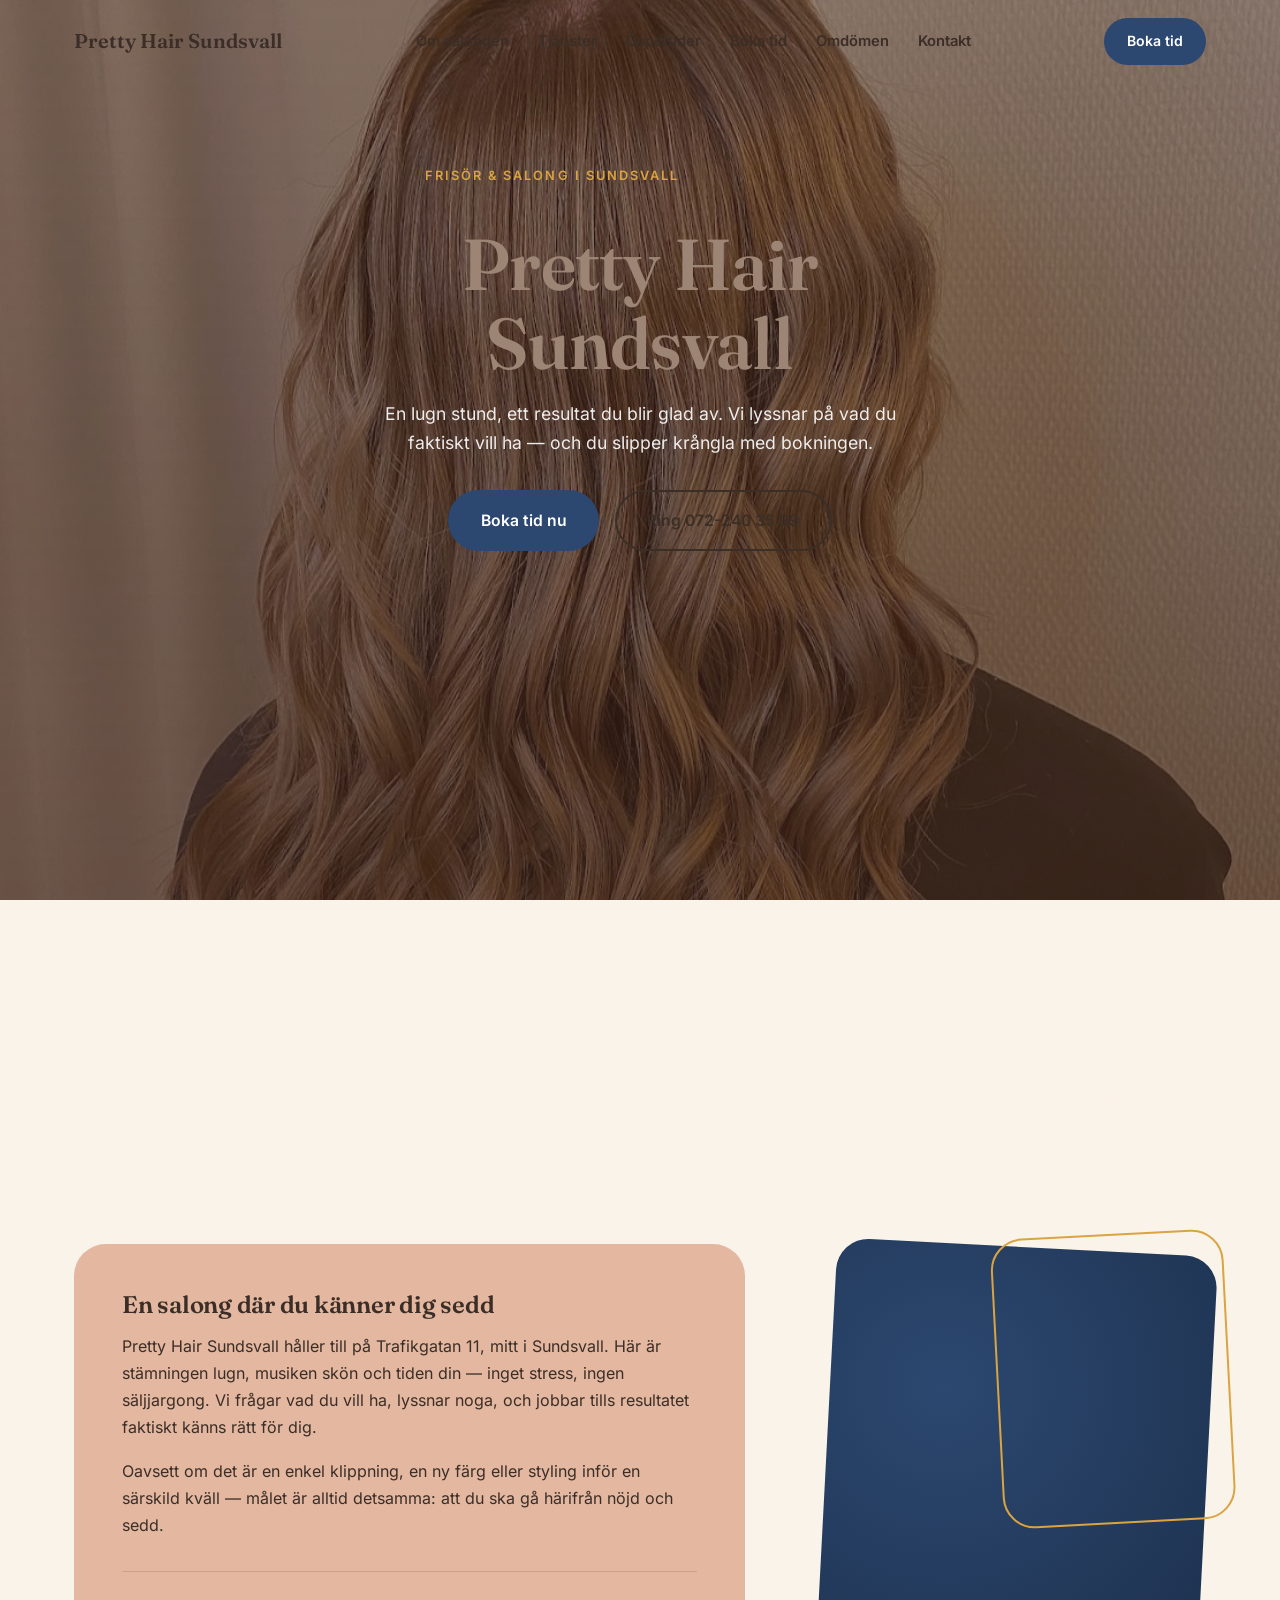
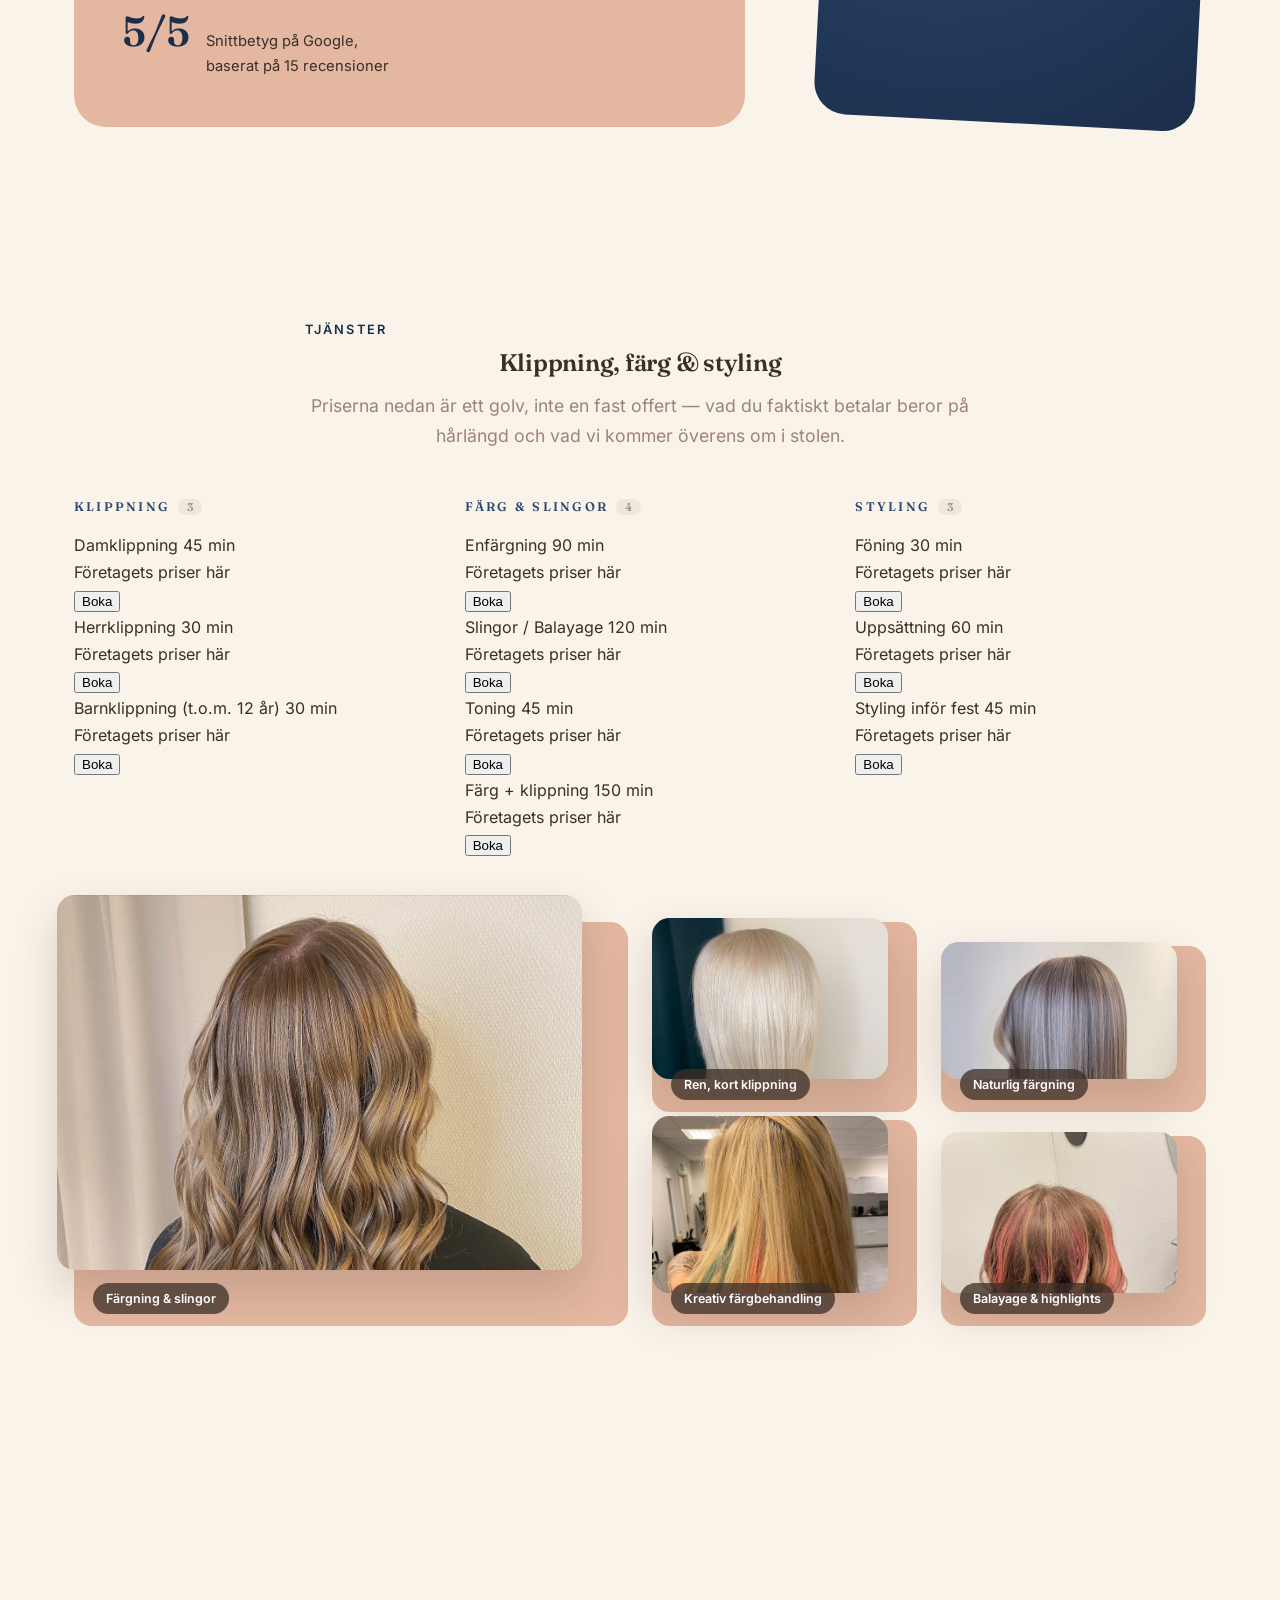
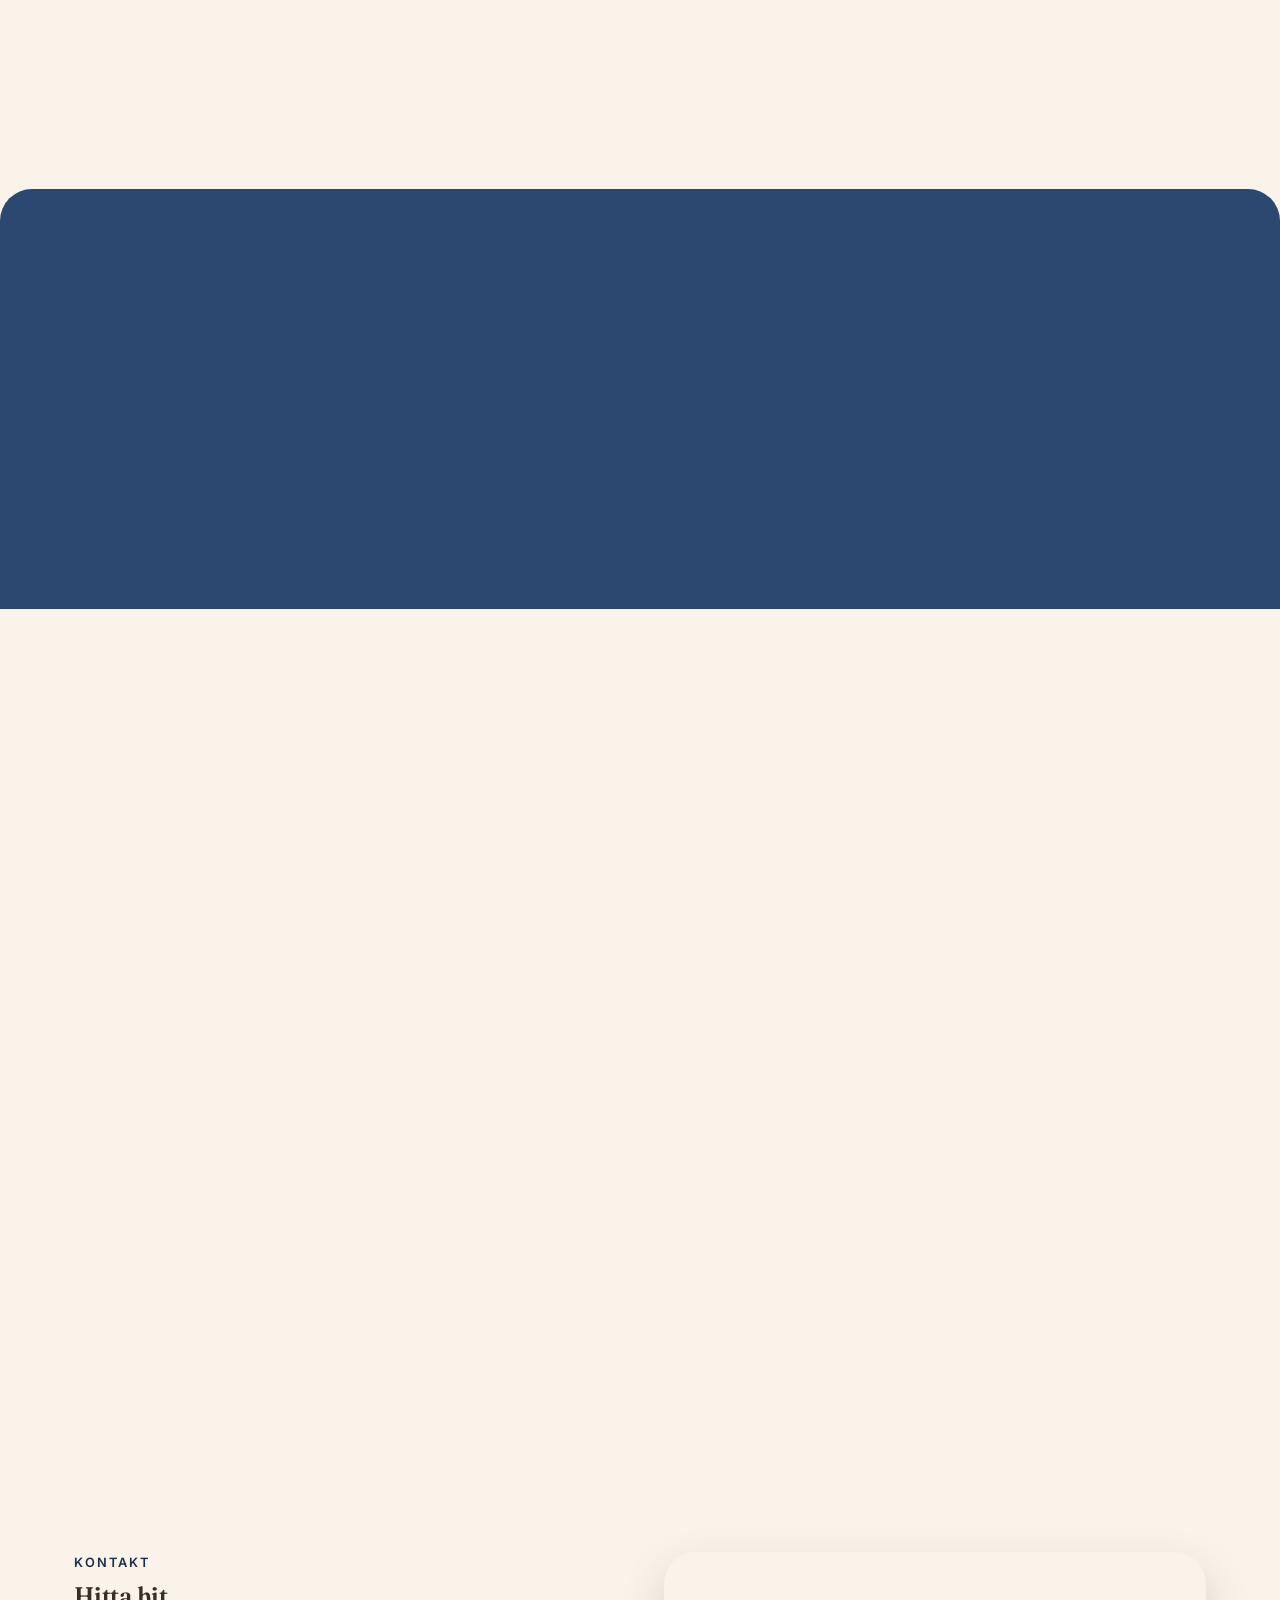
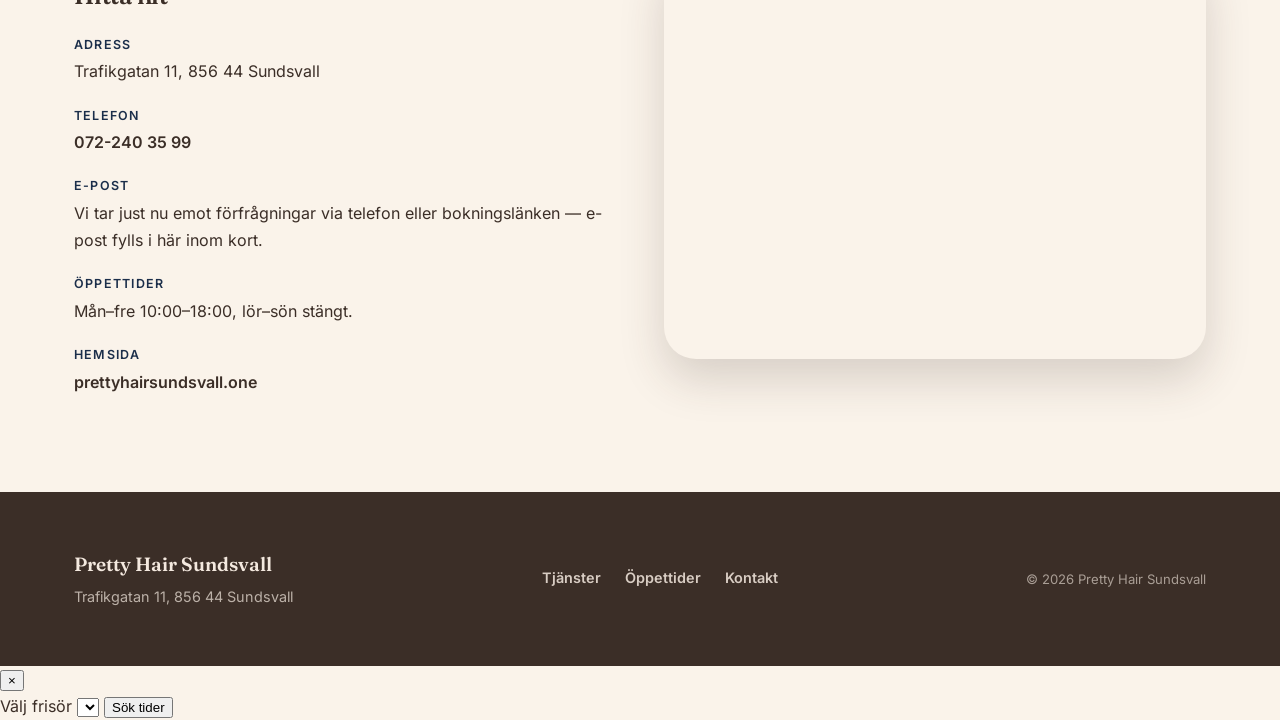
==== commit 6ac30f98: "Publish: Pretty Hair Sundsvall — index.html" ====
--- a/index.html
+++ b/index.html
@@ -6,16 +6,6 @@
 <title>Pretty Hair Sundsvall — Frisör på Trafikgatan, Sundsvall</title>
 <meta name="description" content="Pretty Hair Sundsvall är en varm, personlig frisörsalong på Trafikgatan 11. Klippning, färgning och styling där du känner dig sedd — boka enkelt online.">
 <link rel="icon" type="image/svg+xml" href="favicon.svg">
-<script>
-(function(){
-  try {
-    var t = localStorage.getItem('ph-theme');
-    if (t === 'dark' || t === 'light') {
-      document.documentElement.setAttribute('data-theme', t);
-    }
-  } catch(e) {}
-})();
-</script>
 <link rel="stylesheet" href="styles.css">
 <link rel="stylesheet" href="site-kit.css">
 <script type="application/ld+json">
@@ -56,10 +46,6 @@
       <a href="#kontakt">Kontakt</a>
     </nav>
     <div class="header-actions">
-      <button class="theme-toggle" id="themeToggle" type="button" aria-label="Växla mörkt/ljust läge">
-        <svg class="icon-sun" viewBox="0 0 24 24" width="20" height="20" aria-hidden="true"><circle cx="12" cy="12" r="4.5" fill="currentColor"/><g stroke="currentColor" stroke-width="1.6" stroke-linecap="round"><line x1="12" y1="1.5" x2="12" y2="4"/><line x1="12" y1="20" x2="12" y2="22.5"/><line x1="1.5" y1="12" x2="4" y2="12"/><line x1="20" y1="12" x2="22.5" y2="12"/><line x1="4.2" y1="4.2" x2="6" y2="6"/><line x1="18" y1="18" x2="19.8" y2="19.8"/><line x1="4.2" y1="19.8" x2="6" y2="18"/><line x1="18" y1="6" x2="19.8" y2="4.2"/></g></svg>
-        <svg class="icon-moon" viewBox="0 0 24 24" width="20" height="20" aria-hidden="true"><path fill="currentColor" d="M20.7 14.7A8.3 8.3 0 0 1 9.3 3.3a.6.6 0 0 0-.8-.7A10 10 0 1 0 21.4 15.5a.6.6 0 0 0-.7-.8Z"/></svg>
-      </button>
       <a class="btn btn-small btn-primary" href="#tjanster">Boka tid</a>
       <button class="mobile-toggle" id="mobileToggle" type="button" aria-label="Öppna meny" aria-expanded="false">
         <span></span><span></span><span></span>
--- a/styles.css
+++ b/styles.css
@@ -2,194 +2,444 @@
 @font-face { font-family: 'Inter'; src: url('inter-400-latin.woff2') format('woff2'); font-weight: 400; font-display: swap; }
 @font-face { font-family: 'Inter'; src: url('inter-600-latin.woff2') format('woff2'); font-weight: 600; font-display: swap; }
 
-*, *::before, *::after { box-sizing: border-box; }
+:root {
+  --paper: #FAF3EA;
+  --paper-raised: rgba(59,46,39,0.06);
+  --ink: #3B2E27;
+  --ink-faint: #9c8574;
+  --accent: #2C4870;
+  --accent-dark: #1B2E4A;
+  --rose: #E3B7A0;
+  --mustard: #D9A441;
+  --radius-lg: 2rem;
+  --radius-md: 1.1rem;
+  --shadow-soft: 0 20px 45px rgba(59,46,39,0.18);
+  --ease: cubic-bezier(0.16, 1, 0.3, 1);
+}
+
+@media (prefers-color-scheme: dark) {
+  :root {
+    --paper: #241a15;
+    --paper-raised: rgba(255,255,255,0.06);
+    --ink: #f4e9df;
+    --ink-faint: #b89a86;
+    --accent: #4A6FA0;
+    --accent-dark: #2C4870;
+    --rose: #573b30;
+    --mustard: #d9a441;
+    --shadow-soft: 0 20px 45px rgba(0,0,0,0.45);
+  }
+}
+
+html[data-theme="dark"] {
+  --paper: #241a15;
+  --paper-raised: rgba(255,255,255,0.06);
+  --ink: #f4e9df;
+  --ink-faint: #b89a86;
+  --accent: #4A6FA0;
+  --accent-dark: #2C4870;
+  --rose: #573b30;
+  --mustard: #d9a441;
+  --shadow-soft: 0 20px 45px rgba(0,0,0,0.45);
+}
+html[data-theme="light"] {
+  --paper: #FAF3EA;
+  --paper-raised: rgba(59,46,39,0.06);
+  --ink: #3B2E27;
+  --ink-faint: #9c8574;
+  --accent: #2C4870;
+  --accent-dark: #1B2E4A;
+  --rose: #E3B7A0;
+  --mustard: #D9A441;
+  --shadow-soft: 0 20px 45px rgba(59,46,39,0.18);
+}
+
+* { box-sizing: border-box; }
 html { scroll-behavior: smooth; }
-body { margin:0; background: var(--bg); color: var(--ink); font-family: 'Inter', -apple-system, BlinkMacSystemFont, 'Segoe UI', Arial, sans-serif; line-height:1.7; -webkit-font-smoothing:antialiased; }
-img { max-width:100%; display:block; }
-a { color: inherit; text-decoration:none; }
-ul { list-style:none; margin:0; padding:0; }
-
-:root {
-  --bg:#FAF3EA; --bg-alt:#F3E4D5; --ink:#3B2E27; --ink-faint:#B9A390;
-  --accent:#C97B5A; --accent-dark:#A85F41; --accent-soft:#E3B7A0; --highlight:#D9A441;
-  --border: rgba(59,46,39,0.14); --card-bg:#ffffff; --shadow: rgba(59,46,39,0.18);
-  --on-accent:#FDF6EF;
-}
+body {
+  margin: 0;
+  background: var(--paper);
+  color: var(--ink);
+  font-family: 'Inter', -apple-system, BlinkMacSystemFont, "Segoe UI", Arial, sans-serif;
+  font-size: 1rem;
+  line-height: 1.7;
+  -webkit-font-smoothing: antialiased;
+}
+h1, h2, h3 {
+  font-family: 'Fraunces', Georgia, serif;
+  font-weight: 600;
+  line-height: 1.1;
+  letter-spacing: -0.01em;
+  margin: 0 0 0.6em;
+  color: var(--ink);
+}
+p { margin: 0 0 1em; max-width: 68ch; }
+img { max-width: 100%; display: block; }
+a { color: inherit; }
+.container { max-width: 1180px; margin: 0 auto; padding: 0 1.5rem; }
+.visually-hidden { position:absolute; width:1px; height:1px; overflow:hidden; clip:rect(0,0,0,0); white-space:nowrap; }
+
+.skip-link {
+  position: absolute;
+  left: -999px;
+  top: 0;
+  background: var(--accent);
+  color: #fff;
+  padding: 0.8rem 1.2rem;
+  z-index: 1000;
+  border-radius: 0 0 0.5rem 0;
+}
+.skip-link:focus { left: 0; }
+
+/* Buttons */
+.btn {
+  display: inline-flex;
+  align-items: center;
+  justify-content: center;
+  gap: 0.5rem;
+  padding: 0.95rem 1.9rem;
+  border-radius: 999px;
+  font-family: 'Inter', sans-serif;
+  font-weight: 600;
+  font-size: 0.98rem;
+  text-decoration: none;
+  border: 2px solid transparent;
+  cursor: pointer;
+  transition: transform 200ms var(--ease), box-shadow 200ms var(--ease), background-color 200ms var(--ease), border-color 200ms var(--ease);
+}
+.btn-primary { background: var(--accent); color: #fff; }
+.btn-primary:hover { transform: translateY(-2px); box-shadow: 0 10px 30px rgba(201,123,90,0.45); }
+.btn-secondary { background: transparent; color: var(--ink); border-color: var(--ink); }
+html[data-theme="dark"] .btn-secondary, @media (prefers-color-scheme: dark) { }
+.btn-secondary:hover { transform: translateY(-2px); border-color: var(--accent); color: var(--accent); }
+.btn-small { padding: 0.6rem 1.3rem; font-size: 0.88rem; }
+.btn-light { background: #fff; color: var(--accent-dark); }
+.btn-light:hover { transform: translateY(-2px); box-shadow: var(--shadow-soft); }
+.btn-outline-light { background: transparent; color: #fff; border-color: rgba(255,255,255,0.7); }
+.btn-outline-light:hover { transform: translateY(-2px); border-color: #fff; background: rgba(255,255,255,0.12); }
+
+/* Header */
+.site-header {
+  position: fixed;
+  top: 0; left: 0; right: 0;
+  z-index: 500;
+  background: transparent;
+  transition: background-color 250ms var(--ease), box-shadow 250ms var(--ease), backdrop-filter 250ms var(--ease);
+}
+.site-header.is-scrolled {
+  background: var(--paper);
+  box-shadow: 0 4px 20px rgba(59,46,39,0.1);
+}
+.header-inner {
+  max-width: 1180px;
+  margin: 0 auto;
+  padding: 1.1rem 1.5rem;
+  display: flex;
+  align-items: center;
+  justify-content: space-between;
+  gap: 1.5rem;
+}
+.brand {
+  font-family: 'Fraunces', Georgia, serif;
+  font-weight: 600;
+  font-size: 1.25rem;
+  text-decoration: none;
+  color: var(--ink);
+}
+.main-nav { display: flex; gap: 1.8rem; }
+.main-nav a {
+  text-decoration: none;
+  color: var(--ink);
+  font-weight: 600;
+  font-size: 0.92rem;
+  position: relative;
+  transition: color 200ms var(--ease);
+}
+.main-nav a::after {
+  content: '';
+  position: absolute;
+  left: 0; right: 0; bottom: -4px;
+  height: 2px;
+  background: var(--accent);
+  transform: scaleX(0);
+  transform-origin: left;
+  transition: transform 220ms var(--ease);
+}
+.main-nav a:hover { color: var(--accent-dark); }
+.main-nav a:hover::after { transform: scaleX(1); }
+
+.header-actions { display: flex; align-items: center; gap: 0.9rem; }
+.theme-toggle {
+  background: none;
+  border: none;
+  cursor: pointer;
+  color: var(--ink);
+  display: flex;
+  align-items: center;
+  justify-content: center;
+  width: 2.2rem; height: 2.2rem;
+  border-radius: 50%;
+  transition: background-color 200ms var(--ease), transform 200ms var(--ease);
+}
+.theme-toggle:hover { background: var(--paper-raised); transform: rotate(15deg); }
+.icon-moon { display: none; }
+html[data-theme="dark"] .icon-sun { display: none; }
+html[data-theme="dark"] .icon-moon { display: block; }
 @media (prefers-color-scheme: dark) {
-  :root { --bg:#211710; --bg-alt:#2A1E16; --ink:#F3E9DF; --ink-faint:#9C8171; --accent:#E08B62; --accent-dark:#C97B5A; --accent-soft:#4A362B; --highlight:#E4B85A; --border: rgba(255,255,255,0.14); --card-bg:#2A1E16; --shadow: rgba(0,0,0,0.4); }
-}
-html[data-theme="dark"] { --bg:#211710; --bg-alt:#2A1E16; --ink:#F3E9DF; --ink-faint:#9C8171; --accent:#E08B62; --accent-dark:#C97B5A; --accent-soft:#4A362B; --highlight:#E4B85A; --border: rgba(255,255,255,0.14); --card-bg:#2A1E16; --shadow: rgba(0,0,0,0.4); }
-html[data-theme="light"] { --bg:#FAF3EA; --bg-alt:#F3E4D5; --ink:#3B2E27; --ink-faint:#B9A390; --accent:#C97B5A; --accent-dark:#A85F41; --accent-soft:#E3B7A0; --highlight:#D9A441; --border: rgba(59,46,39,0.14); --card-bg:#ffffff; --shadow: rgba(59,46,39,0.18); }
-
-h1,h2,h3 { font-family:'Fraunces', Georgia, serif; font-weight:600; color:var(--ink); line-height:1.05; letter-spacing:-0.02em; margin:0 0 1rem; }
-h1 { font-size: clamp(2.5rem, 6vw, 4.5rem); }
-h2 { font-size: clamp(1.8rem, 4vw, 2.75rem); }
-h3 { font-size:1.15rem; }
-p { max-width: 68ch; }
-.eyebrow { text-transform:uppercase; letter-spacing:.18em; font-size:.78rem; font-weight:600; color:var(--accent); margin-bottom:.75rem; }
-.eyebrow-light { color: var(--highlight); }
-
-.skip-link { position:absolute; left:-999px; top:auto; background:var(--accent); color:#fff; padding:.75rem 1.25rem; border-radius:0 0 8px 0; z-index:1000; }
-.skip-link:focus { left:0; top:0; }
-
-section { padding: 6rem 1.5rem; max-width:1200px; margin:0 auto; }
-@media (max-width:700px){ section { padding: 3.5rem 1.25rem; } }
-
-/* Header */
-.site-header { position:fixed; top:0; left:0; right:0; z-index:60; background:transparent; transition: background-color .3s ease, box-shadow .3s ease; }
-.site-header.is-scrolled { background: var(--bg); box-shadow:0 4px 20px var(--shadow); }
-.header-inner { max-width:1300px; margin:0 auto; display:flex; align-items:center; justify-content:space-between; padding:1.1rem 1.5rem; }
-.brand { font-family:'Fraunces', Georgia, serif; font-weight:600; font-size:1.2rem; color:var(--ink); }
-.site-header:not(.is-scrolled) .brand { color:var(--on-accent); }
-.site-nav { display:flex; gap:1.75rem; }
-.site-nav a { font-weight:600; font-size:.92rem; transition: color .2s cubic-bezier(0.16,1,0.3,1); }
-.site-header:not(.is-scrolled) .site-nav a { color:var(--on-accent); }
-.site-nav a:hover { color:var(--accent); }
-.header-actions { display:flex; align-items:center; gap:1rem; }
-.header-call { font-weight:600; font-size:.9rem; }
-.site-header:not(.is-scrolled) .header-call { color:var(--on-accent); }
-.theme-toggle { background:none; border:1px solid var(--border); border-radius:50%; width:2.25rem; height:2.25rem; display:flex; align-items:center; justify-content:center; cursor:pointer; color:var(--ink); transition: box-shadow .2s cubic-bezier(0.16,1,0.3,1), transform .2s cubic-bezier(0.16,1,0.3,1); }
-.site-header:not(.is-scrolled) .theme-toggle { color:var(--on-accent); border-color: rgba(255,255,255,.4); }
-.theme-toggle:hover { box-shadow:0 0 0 4px rgba(201,123,90,.25); transform: translateY(-1px); }
-.theme-toggle .icon-moon { display:none; }
-@media (prefers-color-scheme: dark) { .theme-toggle .icon-sun { display:none; } .theme-toggle .icon-moon { display:block; } }
-html[data-theme="dark"] .theme-toggle .icon-sun { display:none !important; }
-html[data-theme="dark"] .theme-toggle .icon-moon { display:block !important; }
-html[data-theme="light"] .theme-toggle .icon-sun { display:block !important; }
-html[data-theme="light"] .theme-toggle .icon-moon { display:none !important; }
-.nav-toggle { display:none; flex-direction:column; gap:5px; background:none; border:none; cursor:pointer; padding:.4rem; }
-.nav-toggle span { width:22px; height:2px; background:var(--ink); display:block; transition: transform .25s cubic-bezier(0.16,1,0.3,1), opacity .25s; }
-.site-header:not(.is-scrolled) .nav-toggle span { background: var(--on-accent); }
-@media (max-width:860px){
-  .site-nav { position:fixed; top:0; right:0; height:100vh; width:min(80vw,320px); background:var(--bg); flex-direction:column; padding:6rem 2rem; gap:1.5rem; transform:translateX(100%); opacity:0; transition: transform .35s cubic-bezier(0.16,1,0.3,1), opacity .35s cubic-bezier(0.16,1,0.3,1); box-shadow:-10px 0 30px var(--shadow); }
-  .site-nav.is-open { transform:translateX(0); opacity:1; }
-  .site-nav a { color:var(--ink) !important; }
-  .nav-toggle { display:flex; }
-  .header-call { display:none; }
-}
-
-/* Buttons */
-.btn { display:inline-block; padding:.9rem 1.75rem; border-radius:999px; font-weight:600; font-size:.95rem; transition: box-shadow .2s cubic-bezier(0.16,1,0.3,1), transform .2s cubic-bezier(0.16,1,0.3,1), background-color .2s ease; }
-.btn-primary { background:var(--accent); color:#fff; }
-.btn-primary:hover { box-shadow:0 12px 28px -8px rgba(201,123,90,.55); transform: translateY(-2px); }
-.btn-ghost { border:1px solid var(--border); color:var(--ink); }
-.btn-ghost:hover { border-color:var(--accent); color:var(--accent); box-shadow:0 0 0 4px rgba(201,123,90,.15); }
-.btn-ghost-light { border:1px solid rgba(255,255,255,.5); color:var(--on-accent); }
-.btn-ghost-light:hover { border-color:var(--on-accent); box-shadow:0 0 0 4px rgba(255,255,255,.2); transform: translateY(-2px); }
+  html:not([data-theme="light"]) .icon-sun { display: none; }
+  html:not([data-theme="light"]) .icon-moon { display: block; }
+}
+
+.mobile-toggle {
+  display: none;
+  flex-direction: column;
+  gap: 5px;
+  background: none;
+  border: none;
+  cursor: pointer;
+  padding: 0.4rem;
+}
+.mobile-toggle span { width: 22px; height: 2px; background: var(--ink); border-radius: 2px; transition: transform 200ms var(--ease), opacity 200ms var(--ease); }
+.mobile-nav {
+  position: fixed;
+  top: 0; right: 0;
+  width: min(78vw, 320px);
+  height: 100vh;
+  background: var(--paper);
+  box-shadow: -10px 0 40px rgba(0,0,0,0.2);
+  display: flex;
+  flex-direction: column;
+  gap: 1.5rem;
+  padding: 6rem 2rem 2rem;
+  transform: translateX(100%);
+  opacity: 0;
+  transition: transform 320ms var(--ease), opacity 320ms var(--ease);
+  z-index: 490;
+}
+.mobile-nav.is-open { transform: translateX(0); opacity: 1; }
+.mobile-nav a { text-decoration: none; color: var(--ink); font-weight: 600; font-size: 1.1rem; }
 
 /* Hero / name-pin */
-.hero { padding: 0 1.5rem; display:flex; flex-direction:column; align-items:flex-start; justify-content:center; overflow:hidden; }
-.hero-bg { position:absolute; inset:-10%; background: radial-gradient(circle at 18% 22%, var(--accent-soft) 0%, transparent 55%), radial-gradient(circle at 82% 28%, var(--highlight) 0%, transparent 45%), linear-gradient(160deg, var(--accent-dark), #2a1c15 130%); transform: scale(1.08); will-change: transform; }
-.hero-overlay { position:absolute; inset:0; background: linear-gradient(180deg, rgba(33,23,16,.2), rgba(33,23,16,.72)); }
-.hero-content { position:relative; z-index:2; max-width:760px; padding: 9rem 0 6rem; }
-.hero-sub { color: var(--on-accent); opacity:.92; font-size:1.05rem; max-width:52ch; }
-.hero-cta { display:flex; gap:1rem; flex-wrap:wrap; margin: 1.75rem 0 1.5rem; }
-.hero-status { display:flex; align-items:center; gap:.6rem; color:var(--on-accent); font-weight:600; font-size:.9rem; }
-.status-dot { width:.65rem; height:.65rem; border-radius:50%; background:var(--highlight); animation: pulse 2.2s cubic-bezier(0.16,1,0.3,1) infinite; flex-shrink:0; }
-@keyframes pulse { 0%{ box-shadow:0 0 0 0 rgba(217,164,65,.55);} 70%{ box-shadow:0 0 0 12px rgba(217,164,65,0);} 100%{ box-shadow:0 0 0 0 rgba(217,164,65,0);} }
-.hero-wave { position:absolute; left:0; right:0; bottom:-1px; width:100%; height:80px; z-index:2; }
-.name-write { color: rgba(250,243,234,.35); background-image: linear-gradient(90deg, var(--highlight) 0%, var(--highlight) calc(var(--progress, 0) * 100%), rgba(250,243,234,.35) calc(var(--progress, 0) * 100%), rgba(250,243,234,.35) 100%); -webkit-background-clip:text; background-clip:text; -webkit-text-fill-color:transparent; margin-bottom:1rem; }
-.visually-hidden { position:absolute; width:1px; height:1px; overflow:hidden; clip:rect(0,0,0,0); white-space:nowrap; }
+.hero {
+  display: flex;
+  align-items: center;
+  justify-content: center;
+  text-align: center;
+  padding: 2rem 1.5rem;
+  overflow: hidden;
+  color: #fff;
+}
+.hero-bg { position: absolute; inset: 0; z-index: 0; overflow: hidden; }
+.hero-bg img { width: 100%; height: 100%; object-fit: cover; object-position: center 25%; will-change: transform; }
+.hero-bg::after {
+  content: '';
+  position: absolute; inset: 0;
+  background: linear-gradient(180deg, rgba(59,34,24,0.55), rgba(59,34,24,0.72));
+}
+.hero-content { position: relative; z-index: 2; max-width: 720px; }
+.hero .eyebrow { color: var(--mustard); }
+.hero h1.name-write {
+  font-size: clamp(2.5rem, 6vw, 4.5rem);
+  color: #fff;
+  margin-bottom: 0.5rem;
+}
+.hero-sub { color: rgba(255,255,255,0.9); font-size: 1.1rem; max-width: 52ch; margin: 0 auto 2rem; }
+.hero-actions { display: flex; flex-wrap: wrap; gap: 1rem; justify-content: center; align-items: center; position: relative; }
+.next-available-note {
+  display: block;
+  width: 100%;
+  margin-top: 0.6rem;
+  font-size: 0.9rem;
+  color: var(--mustard);
+  font-weight: 600;
+}
+
+.eyebrow {
+  text-transform: uppercase;
+  letter-spacing: 0.16em;
+  font-size: 0.8rem;
+  font-weight: 600;
+  color: var(--accent-dark);
+  margin-bottom: 0.6rem;
+}
+.eyebrow.center, h2.center, p.lead.center { text-align: center; }
+p.lead { font-size: 1.1rem; color: var(--ink-faint); max-width: 60ch; }
+p.lead.center { margin-left: auto; margin-right: auto; }
+
+.wave-divider { line-height: 0; margin-top: -2px; }
+.wave-divider svg { width: 100%; height: 70px; display: block; }
+.wave-divider path { fill: var(--paper); }
+
+/* Sections */
+.section { padding: 6rem 0; position: relative; }
+@media (max-width: 700px) { .section { padding: 4rem 0; } }
+#om, #tjanster, #oppettider, #boka, #omdomen, #kontakt { scroll-margin-top: 6rem; }
+
+.reveal { opacity: 0; transform: translateY(24px); transition: opacity 700ms var(--ease), transform 700ms var(--ease); }
+.reveal.is-visible { opacity: 1; transform: translateY(0); }
+@media (prefers-reduced-motion: reduce) {
+  .reveal { transform: none; transition: opacity 700ms var(--ease); }
+}
 
 /* About */
-.about-inner { position:relative; }
-.about-blob { position:absolute; top:-3rem; left:-3rem; width:220px; height:220px; background: var(--accent-soft); border-radius:58% 42% 61% 39% / 45% 55% 45% 55%; opacity:.6; z-index:0; }
-.about-text { position:relative; z-index:1; max-width:640px; background: var(--bg); padding: 1rem 0; }
-
-/* Stat banner - signature asymmetric bleed */
-.stat-banner { max-width:none; margin: -3.5rem 0 0; padding: 0; background: var(--accent); position:relative; z-index:3; border-radius: 0 0 46% 46% / 0 0 60px 60px; overflow:hidden; }
-.stat-banner-inner { max-width:1000px; margin:0 auto; display:flex; align-items:center; justify-content:center; gap:3rem; padding: 4.5rem 1.5rem 5.5rem; flex-wrap:wrap; text-align:center; color:var(--on-accent); }
-.stat { display:flex; flex-direction:column; align-items:center; gap:.35rem; }
-.stat-number { font-family:'Fraunces', Georgia, serif; font-size: clamp(2.75rem, 6vw, 4rem); font-weight:600; }
-.stat p { margin:0; font-size:.95rem; opacity:.9; }
-.stat-divider { width:1px; height:64px; background: rgba(255,255,255,.35); }
-@media (max-width:600px){ .stat-divider { display:none; } }
+.about-grid { display: grid; grid-template-columns: 1.3fr 0.8fr; gap: 3rem; align-items: center; }
+.about-card {
+  background: var(--rose);
+  border-radius: var(--radius-lg);
+  padding: 3rem;
+}
+.about-card p { color: var(--ink); }
+.about-stat { display: flex; align-items: baseline; gap: 1rem; margin-top: 2rem; padding-top: 1.5rem; border-top: 1px solid rgba(59,46,39,0.15); }
+.stat-number { font-family: 'Fraunces', serif; font-size: 2.6rem; color: var(--accent-dark); font-weight: 600; }
+.stat-label { max-width: 22ch; font-size: 0.92rem; color: var(--ink); }
+.about-decor {
+  aspect-ratio: 4/5;
+  border-radius: var(--radius-lg);
+  background: radial-gradient(circle at 30% 30%, var(--accent), var(--accent-dark));
+  position: relative;
+  margin-left: 2rem;
+  transform: rotate(3deg);
+}
+.about-decor::after {
+  content: '';
+  position: absolute;
+  inset: -18px -18px auto auto;
+  width: 60%;
+  height: 60%;
+  border: 2px solid var(--mustard);
+  border-radius: var(--radius-lg);
+  transform: rotate(-6deg);
+}
+@media (max-width: 860px) {
+  .about-grid { grid-template-columns: 1fr; }
+  .about-decor { display: none; }
+  .about-card { padding: 2rem; }
+}
 
 /* Services */
-.services-note { font-style:italic; color:var(--ink-faint); font-size:.92rem; margin-bottom:2.25rem; }
-.menu-groups { display:grid; grid-template-columns: repeat(3, 1fr); gap:2.5rem; }
-.menu-group h3 { font-size:.78rem; font-weight:600; letter-spacing:.18em; text-transform:uppercase; color:var(--accent); margin-bottom:1.1rem; }
-.menu-item { display:flex; align-items:baseline; gap:.5rem; padding:.7rem 0; border-bottom:1px solid var(--border); }
-.menu-item .name { font-size:.98rem; }
-.menu-item .leader { flex:1; border-bottom:1px dotted var(--ink-faint); transform: translateY(-0.35em); opacity:.4; }
-.menu-item .price { font-variant-numeric: tabular-nums; color:var(--accent); font-weight:600; font-size:.85rem; font-style:italic; }
-@media (max-width:700px){ .menu-groups { grid-template-columns:1fr; } }
+.menu-groups { display: grid; grid-template-columns: repeat(3, 1fr); gap: 2.5rem; margin: 3rem 0 4rem; }
+.menu-group h3 { font-size: 0.78rem; font-weight: 600; letter-spacing: 0.18em; text-transform: uppercase; color: var(--accent); margin-bottom: 1.1rem; display: flex; align-items: center; gap: 0.5rem; }
+.menu-group-count { font-size: 0.7rem; font-weight: 600; color: var(--ink-faint); background: var(--paper-raised); border-radius: 999px; padding: 0.1rem 0.55rem; letter-spacing: normal; text-transform: none; }
+@media (max-width: 700px) { .menu-groups { grid-template-columns: 1fr; } }
+
+.gallery {
+  display: grid;
+  grid-template-columns: repeat(4, 1fr);
+  grid-auto-rows: 190px;
+  gap: 1.5rem;
+}
+.gallery-item {
+  position: relative;
+  background: var(--rose);
+  border-radius: var(--radius-md);
+  padding: 0.9rem;
+  margin: 0;
+  overflow: visible;
+  grid-column: span 1;
+  grid-row: span 1;
+}
+.gallery-item-featured { grid-column: span 2; grid-row: span 2; }
+.gallery-item img {
+  width: 112%;
+  height: 100%;
+  object-fit: cover;
+  object-position: top center;
+  margin-left: -6%;
+  margin-top: -8%;
+  border-radius: var(--radius-md);
+  box-shadow: var(--shadow-soft);
+  transition: transform 300ms var(--ease);
+}
+.gallery-item:nth-child(3) { margin-top: 1.5rem; }
+.gallery-item:nth-child(4) { margin-top: -1rem; }
+.gallery-item:hover img { transform: scale(1.03); }
+.gallery-item figcaption {
+  position: absolute;
+  left: 1.2rem; bottom: 0.8rem;
+  background: rgba(59,46,39,0.75);
+  color: #fff;
+  font-size: 0.78rem;
+  font-weight: 600;
+  padding: 0.3rem 0.8rem;
+  border-radius: 999px;
+}
+@media (max-width: 860px) {
+  .gallery { grid-template-columns: repeat(2, 1fr); grid-auto-rows: 220px; }
+  .gallery-item-featured { grid-column: span 2; grid-row: span 1; }
+}
 
 /* Hours */
-.hours-list { max-width:420px; }
-.hours-list li { display:flex; justify-content:space-between; padding:.75rem 0; border-bottom:1px solid var(--border); font-weight:600; }
-
-/* Booking */
-.booking { max-width:1300px; }
-.booking-alt { margin-bottom:2rem; color:var(--ink-faint); }
-.booking-alt a { color:var(--accent); font-weight:600; text-decoration:underline; }
-#bookingCal { background: var(--card-bg); border-radius:24px; padding:2.5rem; box-shadow:0 20px 50px -30px var(--shadow); }
-.booking-cal-head { display:flex; align-items:center; justify-content:space-between; margin-bottom:1.75rem; }
-.booking-cal-nav { background:none; border:1px solid var(--border); border-radius:50%; width:2.25rem; height:2.25rem; cursor:pointer; font-size:1.1rem; color:var(--ink); transition: box-shadow .2s cubic-bezier(0.16,1,0.3,1), transform .2s cubic-bezier(0.16,1,0.3,1); }
-.booking-cal-nav:hover { box-shadow:0 0 0 4px rgba(201,123,90,.2); transform: translateY(-1px); }
-.booking-cal-range { font-weight:600; font-family:'Fraunces', Georgia, serif; }
-.booking-cal-grid { display:grid; grid-template-columns: repeat(auto-fit, minmax(120px,1fr)); gap:1rem; }
-.booking-cal-grid button { background: var(--bg-alt); border:1px solid var(--border); border-radius:10px; padding:.6rem; cursor:pointer; font-family:'Inter',sans-serif; transition: box-shadow .2s cubic-bezier(0.16,1,0.3,1), transform .2s cubic-bezier(0.16,1,0.3,1), background-color .2s ease, color .2s ease; }
-.booking-cal-grid button:hover:not(:disabled) { border-color:var(--accent); box-shadow:0 4px 14px rgba(201,123,90,.25); transform: translateY(-1px); }
-.booking-cal-grid button[aria-pressed="true"], .booking-cal-grid button.is-selected { background:var(--accent); color:#fff; border-color:var(--accent); }
-.booking-cal-grid button:disabled { opacity:.35; cursor:not-allowed; }
-
-/* Booking confirmation modal */
-.bd-backdrop { position:fixed; inset:0; background:rgba(33,23,16,.55); display:flex; align-items:center; justify-content:center; opacity:0; pointer-events:none; transition:opacity .3s cubic-bezier(0.16,1,0.3,1); z-index:200; }
-.bd-backdrop.is-open { opacity:1; pointer-events:auto; }
-.bd-modal { background:var(--card-bg); border-radius:20px; max-width:420px; width:90%; box-shadow:0 30px 60px -20px var(--shadow); transform:translateY(20px) scale(.97); transition:transform .3s cubic-bezier(0.16,1,0.3,1); overflow:hidden; }
-.bd-backdrop.is-open .bd-modal { transform:translateY(0) scale(1); }
-.bd-header { display:flex; align-items:center; justify-content:space-between; padding:1.25rem 1.5rem; border-bottom:1px solid var(--border); }
-.bd-brand { display:flex; align-items:center; gap:.5rem; font-family:'Fraunces', Georgia, serif; font-weight:600; }
-.bd-brand .dot { width:.5rem; height:.5rem; border-radius:50%; background:var(--accent); display:inline-block; }
-.bd-close { background:none; border:none; font-size:1.5rem; line-height:1; cursor:pointer; color:var(--ink-faint); }
-.bd-body { padding:1.5rem; }
-.bd-slot-summary { background:var(--bg-alt); border-radius:12px; padding:.75rem 1rem; margin-bottom:1rem; display:flex; flex-direction:column; gap:.15rem; font-size:.9rem; color:var(--ink-faint); }
-.bd-slot-summary strong { color:var(--ink); font-size:1rem; }
-.bd-field { margin-bottom:1rem; display:flex; flex-direction:column; gap:.35rem; }
-.bd-field label { font-size:.8rem; font-weight:600; color:var(--ink-faint); }
-.bd-field input { padding:.7rem .9rem; border-radius:10px; border:1px solid var(--border); background:var(--bg); color:var(--ink); font-family:'Inter',sans-serif; }
-.bd-field input:focus { outline:2px solid var(--accent); outline-offset:1px; }
-.bd-confirm-btn { width:100%; padding:.85rem; border:none; border-radius:999px; background:var(--accent); color:#fff; font-weight:600; cursor:pointer; transition: transform .2s cubic-bezier(0.16,1,0.3,1), box-shadow .2s cubic-bezier(0.16,1,0.3,1); }
-.bd-confirm-btn:hover { transform:translateY(-2px); box-shadow:0 10px 24px -8px rgba(201,123,90,.5); }
-.bd-success { display:none; text-align:center; padding:1.5rem 0; }
-.bd-success .check { width:3rem; height:3rem; border-radius:50%; background:var(--accent); color:#fff; display:flex; align-items:center; justify-content:center; margin:0 auto 1rem; font-size:1.4rem; }
-.bd-success .fine { color:var(--ink-faint); font-size:.9rem; }
-.bd-backdrop.is-success .bd-form { display:none; }
-.bd-backdrop.is-success .bd-success { display:block; }
-
-/* Testimonials */
-.rating-summary { display:flex; align-items:center; gap:.75rem; margin-bottom:2.5rem; font-size:1rem; }
-.testimonial-grid { display:grid; grid-template-columns: repeat(3, 1fr); gap:1.75rem; margin-bottom:2.5rem; }
-.testimonial-grid blockquote { margin:0; background:var(--card-bg); border:1px solid var(--border); border-radius:16px; padding:1.75rem; }
-.testimonial-grid p { font-size:.95rem; margin:0 0 1rem; }
-.testimonial-grid cite { font-style:normal; font-weight:600; color:var(--accent); font-size:.85rem; }
-@media (max-width:900px){ .testimonial-grid { grid-template-columns:1fr; } }
+.hours-grid { display: grid; grid-template-columns: 1fr 1fr; gap: 3rem; align-items: center; }
+@media (max-width: 860px) { .hours-grid { grid-template-columns: 1fr; } }
+
+/* Booking CTA */
+.booking-cta {
+  background: var(--accent);
+  color: #fff;
+  border-radius: var(--radius-lg) var(--radius-lg) 0 0;
+  margin-top: -3rem;
+  padding-top: 8rem;
+}
+.booking-cta h2 { color: #fff; }
+.booking-cta p { color: rgba(255,255,255,0.92); max-width: 60ch; }
+.booking-cta-inner { text-align: center; display: flex; flex-direction: column; align-items: center; }
+.booking-cta-actions { display: flex; flex-wrap: wrap; gap: 1rem; justify-content: center; margin-top: 1.5rem; }
+
+/* Reviews */
+.rating-banner {
+  display: flex;
+  align-items: center;
+  gap: 2rem;
+  background: var(--paper-raised);
+  border-radius: var(--radius-lg);
+  padding: 2.5rem 3rem;
+  margin: 2.5rem 0 3.5rem;
+  flex-wrap: wrap;
+  justify-content: center;
+  text-align: center;
+}
+.rating-number { font-family: 'Fraunces', serif; font-size: clamp(3rem, 8vw, 5.5rem); color: var(--accent-dark); font-weight: 600; line-height: 1; }
+.rating-meta { display: flex; flex-direction: column; align-items: center; gap: 0.4rem; }
+.rating-meta a { color: var(--accent-dark); font-weight: 600; text-decoration: none; margin-top: 0.4rem; }
+.rating-meta a:hover { text-decoration: underline; }
+.signature-mark { width: 140px; height: 28px; color: var(--accent); }
+
+.review-grid { display: grid; grid-template-columns: repeat(3, 1fr); gap: 2rem; }
+.review-card {
+  background: var(--rose);
+  border-radius: var(--radius-md);
+  padding: 2rem;
+  margin: 0;
+  transition: transform 220ms var(--ease), box-shadow 220ms var(--ease);
+}
+.review-card:hover { transform: translateY(-6px); box-shadow: var(--shadow-soft); }
+.review-card p { font-style: italic; color: var(--ink); }
+.review-card cite { font-style: normal; font-weight: 600; color: var(--accent-dark); font-size: 0.9rem; }
+.review-card cite span { font-weight: 400; color: var(--ink-faint); }
+@media (max-width: 860px) { .review-grid { grid-template-columns: 1fr; } }
 
 /* Contact */
-.contact-grid { display:grid; grid-template-columns: 1fr 1fr; gap:3rem; align-items:start; }
-.contact-info p { margin:0 0 1.5rem; }
-.contact-social p { color:var(--ink-faint); font-size:.9rem; margin-bottom:.75rem; }
-.contact-map { aspect-ratio: 4/3; border-radius:20px; overflow:hidden; border:1px solid var(--border); }
-.contact-map iframe { width:100%; height:100%; border:0; }
-@media (max-width:860px){ .contact-grid { grid-template-columns:1fr; } }
+.contact-grid { display: grid; grid-template-columns: 1fr 1fr; gap: 3rem; align-items: start; }
+.contact-list { list-style: none; padding: 0; margin: 1.5rem 0 0; display: flex; flex-direction: column; gap: 1.2rem; }
+.contact-list li { display: flex; flex-direction: column; gap: 0.2rem; }
+.contact-list strong { font-size: 0.78rem; text-transform: uppercase; letter-spacing: 0.1em; color: var(--accent-dark); }
+.contact-list a { text-decoration: none; color: var(--ink); font-weight: 600; }
+.contact-list a:hover { color: var(--accent-dark); }
+.contact-map { border-radius: var(--radius-lg); overflow: hidden; box-shadow: var(--shadow-soft); aspect-ratio: 4/3; }
+.contact-map iframe { width: 100%; height: 100%; border: 0; }
+@media (max-width: 860px) { .contact-grid { grid-template-columns: 1fr; } }
 
 /* Footer */
-.site-footer { background: var(--ink); color: var(--on-accent); padding: 4rem 1.5rem 2.5rem; }
-.footer-inner { max-width:800px; margin:0 auto; text-align:center; }
-.footer-brand { font-family:'Fraunces', Georgia, serif; font-size:1.5rem; font-weight:600; margin-bottom:1rem; }
-.site-footer a { transition: color .2s ease; }
-.site-footer a:hover { color: var(--highlight); }
-.footer-nav { display:flex; gap:1.5rem; justify-content:center; margin: 1.5rem 0; flex-wrap:wrap; }
-.footer-copy { opacity:.7; font-size:.85rem; margin-top:1.5rem; }
-
-/* Reveal */
-.reveal { opacity:0; transform: translateY(28px); transition: opacity .7s cubic-bezier(0.16,1,0.3,1), transform .7s cubic-bezier(0.16,1,0.3,1); }
-.reveal.is-visible { opacity:1; transform:translateY(0); }
-
-@media (prefers-reduced-motion: reduce) {
-  html { scroll-behavior:auto; }
-  .reveal { transition: opacity .5s ease; transform:none; }
-  .hero-bg { transform:none !important; }
-  .status-dot { animation:none; }
-}
+.site-footer { background: var(--ink); color: #f4e9df; padding: 3.5rem 0; }
+.footer-inner { display: flex; flex-wrap: wrap; gap: 1.5rem; align-items: center; justify-content: space-between; }
+.footer-brand { font-family: 'Fraunces', serif; font-size: 1.2rem; margin: 0; }
+.footer-address { margin: 0.3rem 0 0; color: rgba(244,233,223,0.7); font-size: 0.9rem; }
+.footer-links { display: flex; gap: 1.5rem; }
+.footer-links a { text-decoration: none; color: rgba(244,233,223,0.85); font-weight: 600; font-size: 0.9rem; transition: color 200ms var(--ease); }
+.footer-links a:hover { color: var(--accent); }
+.footer-copy { margin: 0; font-size: 0.82rem; color: rgba(244,233,223,0.6); }
+
+@media (max-width: 900px) {
+  .main-nav { display: none; }
+  .mobile-toggle { display: flex; }
+}
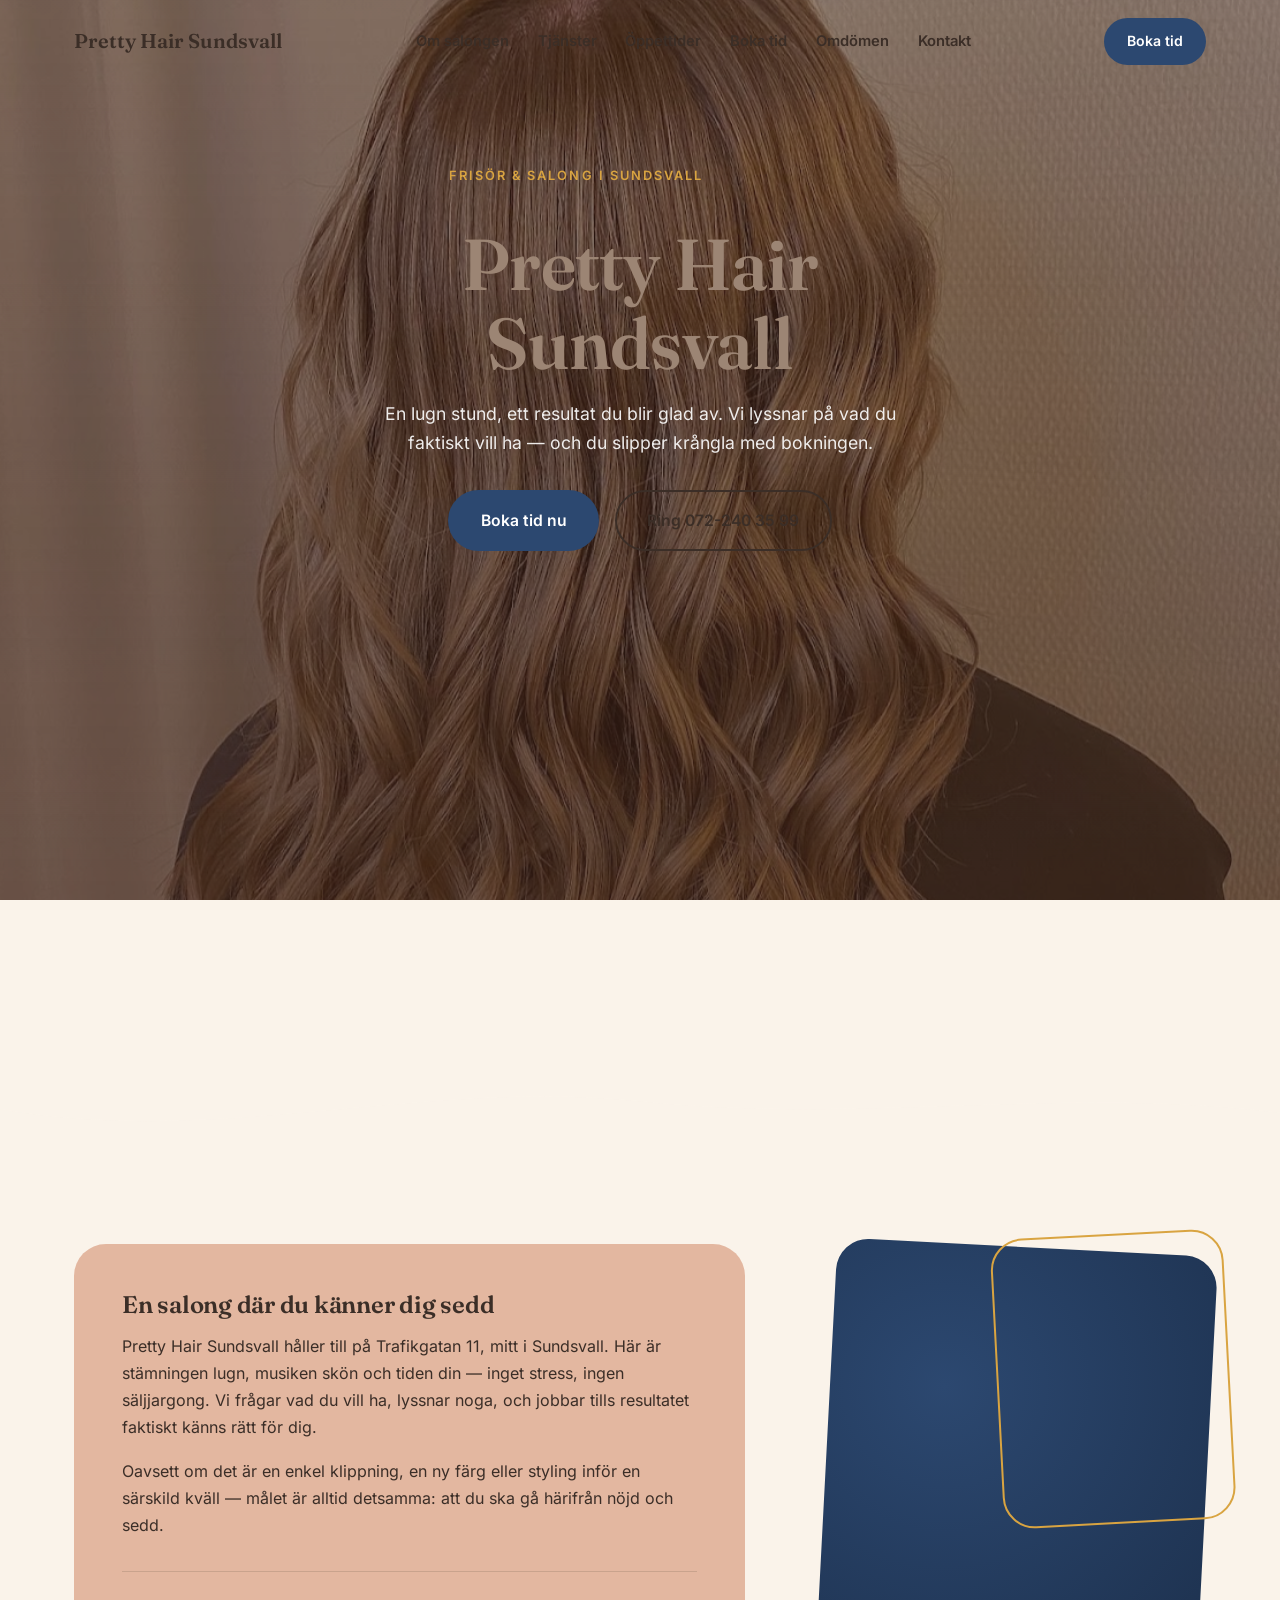
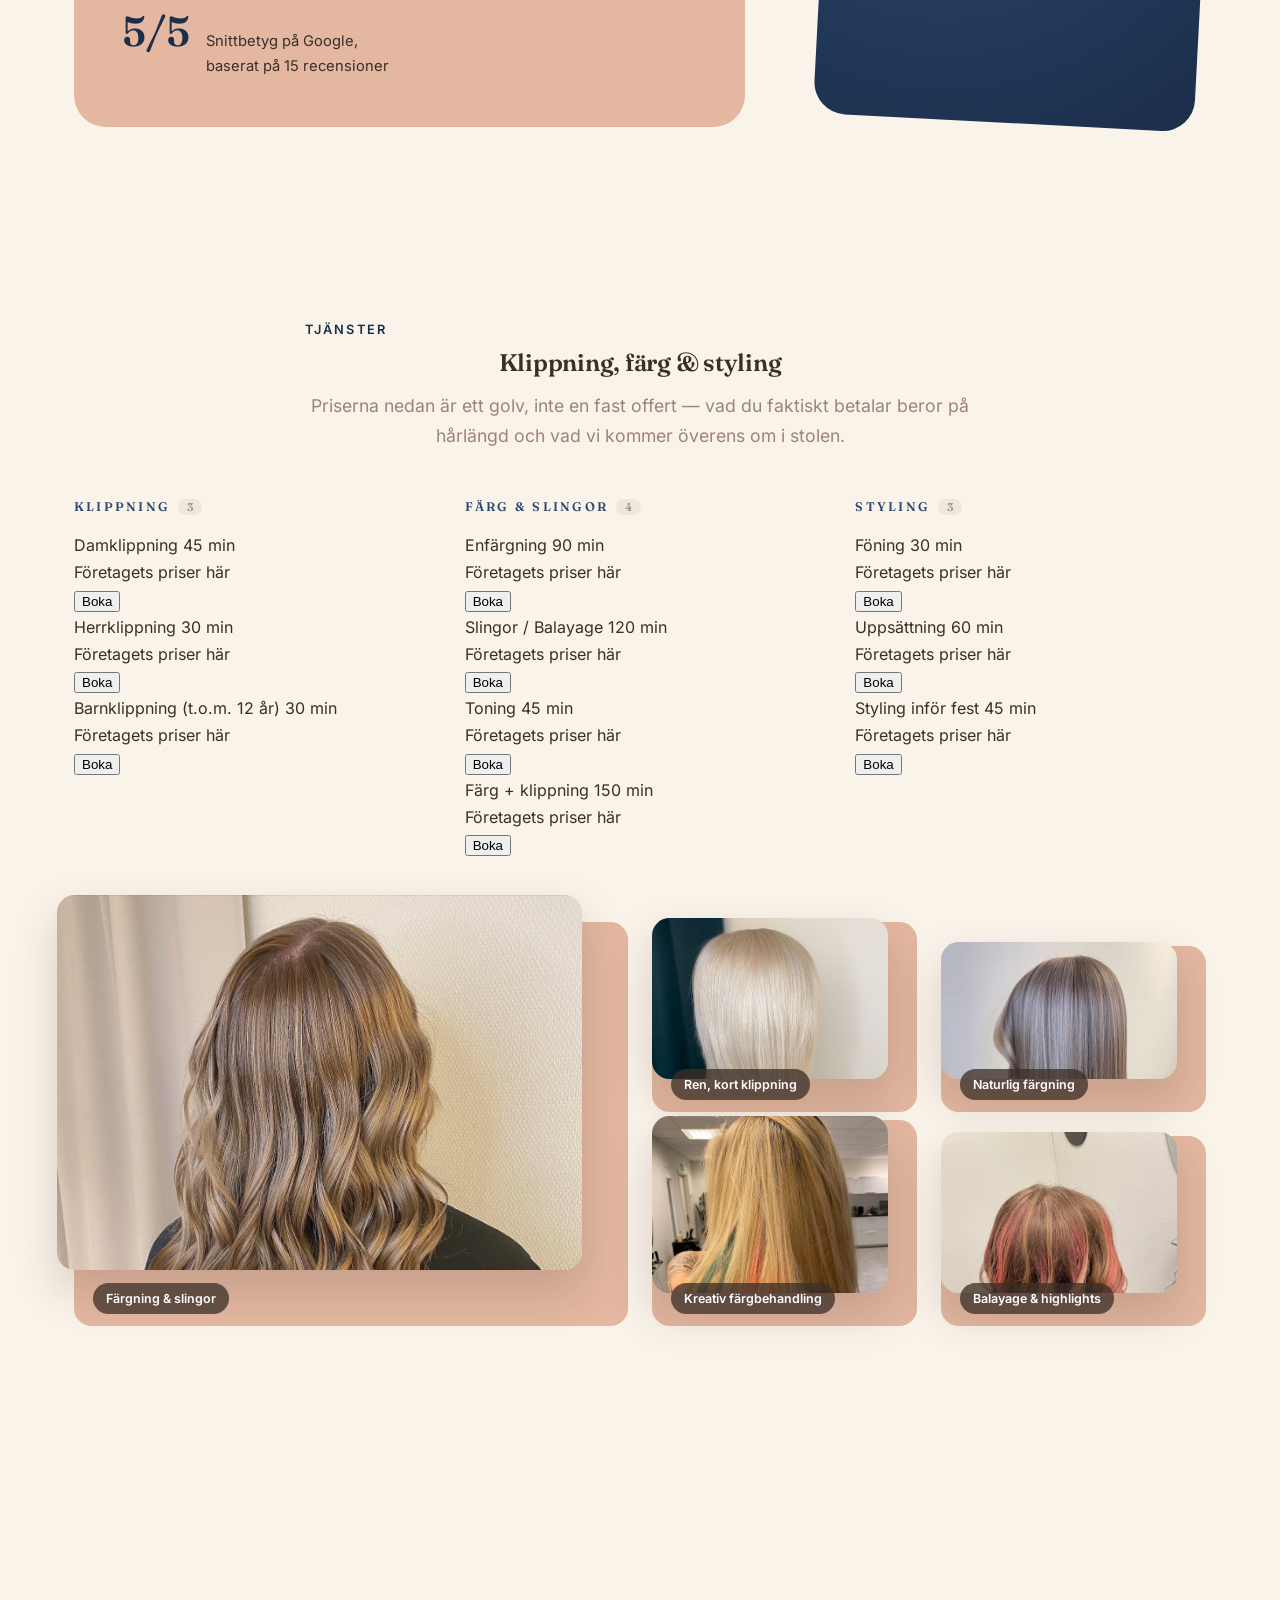
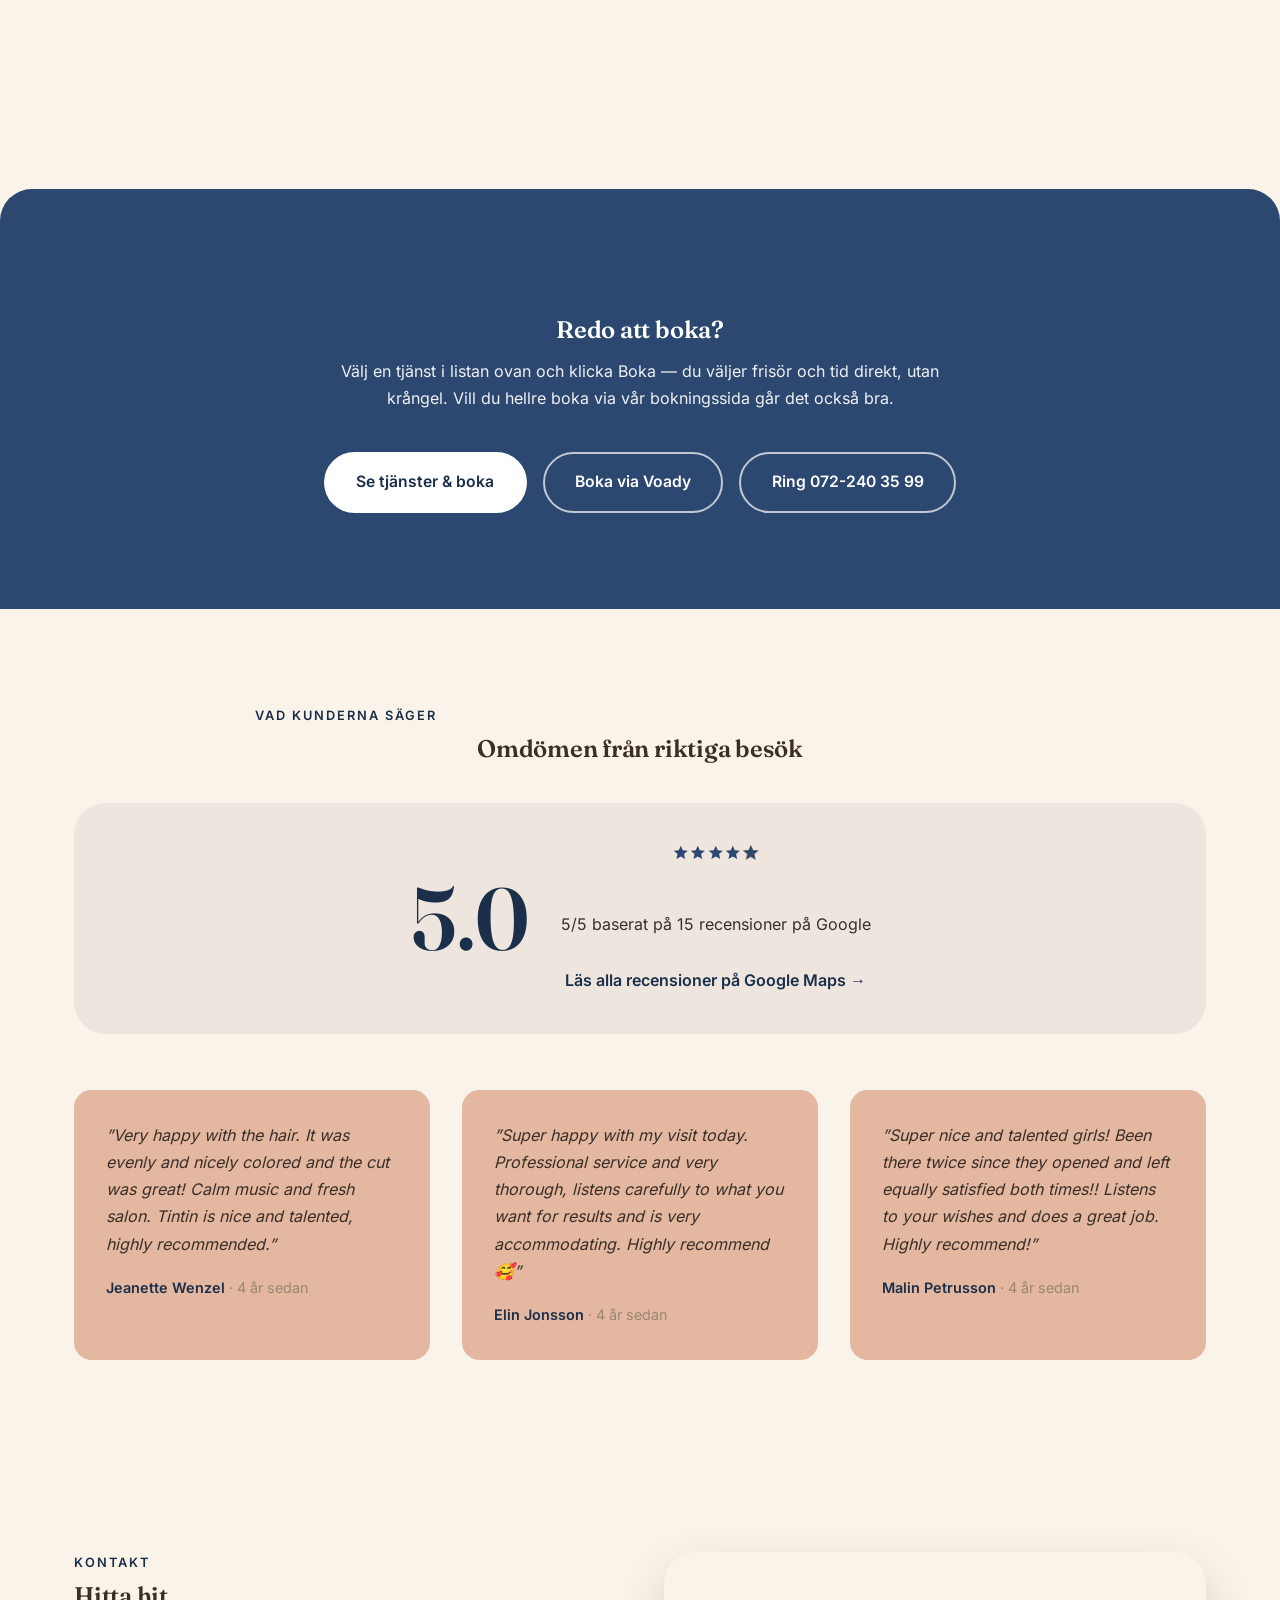
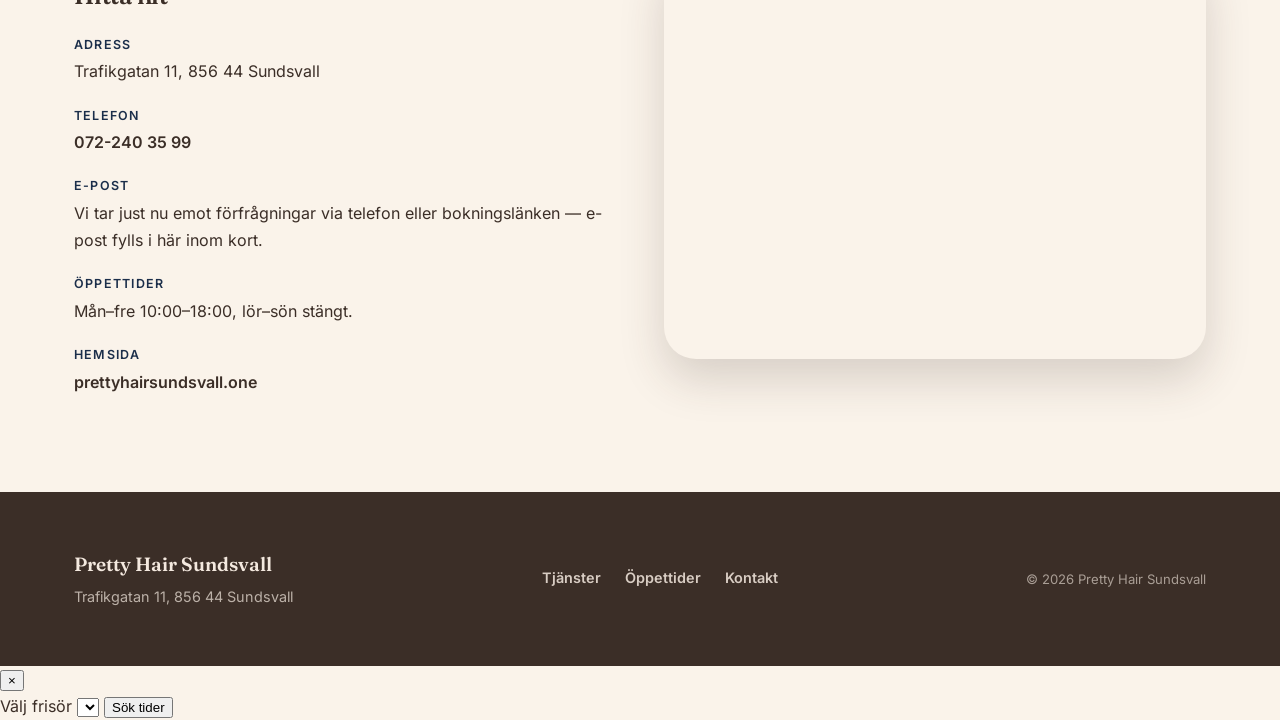
==== commit e8038f6f: "Publish: Pretty Hair Sundsvall — index.html" ====
--- a/index.html
+++ b/index.html
@@ -74,7 +74,7 @@
       <div class="hero-actions">
         <!--FIELD:booking_url--><a class="btn btn-primary" href="https://bokning.voady.se/prettyhair" target="_blank" rel="noopener">Boka tid nu</a><!--/FIELD:booking_url-->
         <!--FIELD:phone--><a class="btn btn-secondary" href="tel:0722403599">Ring 072-240 35 99</a><!--/FIELD:phone-->
-        <span class="next-available-note" data-company-id="62a9e204-9415-4198-a3d2-3a74d13760e5" data-api-base="http://localhost:3000" data-duration-minutes="30" hidden></span>
+        <span class="next-available-note" data-company-id="62a9e204-9415-4198-a3d2-3a74d13760e5" data-api-base="https://aios-demo-sites-production.up.railway.app" data-duration-minutes="30" hidden></span>
       </div>
       <svg class="flow-lines" data-seed="62a9e204-9415-4198-a3d2-3a74d13760e5" aria-hidden="true" focusable="false"></svg>
     </div>
@@ -371,7 +371,7 @@
   </div>
 </footer>
 
-<div class="booking-widget-backdrop" id="bookingWidget" data-company-id="62a9e204-9415-4198-a3d2-3a74d13760e5" data-api-base="http://localhost:3000">
+<div class="booking-widget-backdrop" id="bookingWidget" data-company-id="62a9e204-9415-4198-a3d2-3a74d13760e5" data-api-base="https://aios-demo-sites-production.up.railway.app">
   <div class="booking-widget-modal" role="dialog" aria-modal="true" aria-label="Boka tid">
     <button class="booking-widget-close" id="bookingWidgetClose" type="button" aria-label="Stäng">&times;</button>
     <div class="booking-widget-service">
--- a/styles.css
+++ b/styles.css
@@ -17,7 +17,7 @@
   --ease: cubic-bezier(0.16, 1, 0.3, 1);
 }
 
-@media (prefers-color-scheme: dark) {
+@media (prefers-color-scheme: dark) and (min-width: 999999px) {
   :root {
     --paper: #241a15;
     --paper-raised: rgba(255,255,255,0.06);
@@ -110,7 +110,7 @@
 .btn-primary { background: var(--accent); color: #fff; }
 .btn-primary:hover { transform: translateY(-2px); box-shadow: 0 10px 30px rgba(201,123,90,0.45); }
 .btn-secondary { background: transparent; color: var(--ink); border-color: var(--ink); }
-html[data-theme="dark"] .btn-secondary, @media (prefers-color-scheme: dark) { }
+html[data-theme="dark"] .btn-secondary, @media (prefers-color-scheme: dark) and (min-width: 999999px) { }
 .btn-secondary:hover { transform: translateY(-2px); border-color: var(--accent); color: var(--accent); }
 .btn-small { padding: 0.6rem 1.3rem; font-size: 0.88rem; }
 .btn-light { background: #fff; color: var(--accent-dark); }
@@ -185,7 +185,7 @@
 .icon-moon { display: none; }
 html[data-theme="dark"] .icon-sun { display: none; }
 html[data-theme="dark"] .icon-moon { display: block; }
-@media (prefers-color-scheme: dark) {
+@media (prefers-color-scheme: dark) and (min-width: 999999px) {
   html:not([data-theme="light"]) .icon-sun { display: none; }
   html:not([data-theme="light"]) .icon-moon { display: block; }
 }
@@ -225,7 +225,6 @@
   align-items: center;
   justify-content: center;
   text-align: center;
-  padding: 2rem 1.5rem;
   overflow: hidden;
   color: #fff;
 }
@@ -236,7 +235,7 @@
   position: absolute; inset: 0;
   background: linear-gradient(180deg, rgba(59,34,24,0.55), rgba(59,34,24,0.72));
 }
-.hero-content { position: relative; z-index: 2; max-width: 720px; }
+.hero-content { position: relative; z-index: 2; max-width: 720px; padding: 2rem 1.5rem; }
 .hero .eyebrow { color: var(--mustard); }
 .hero h1.name-write {
   font-size: clamp(2.5rem, 6vw, 4.5rem);
